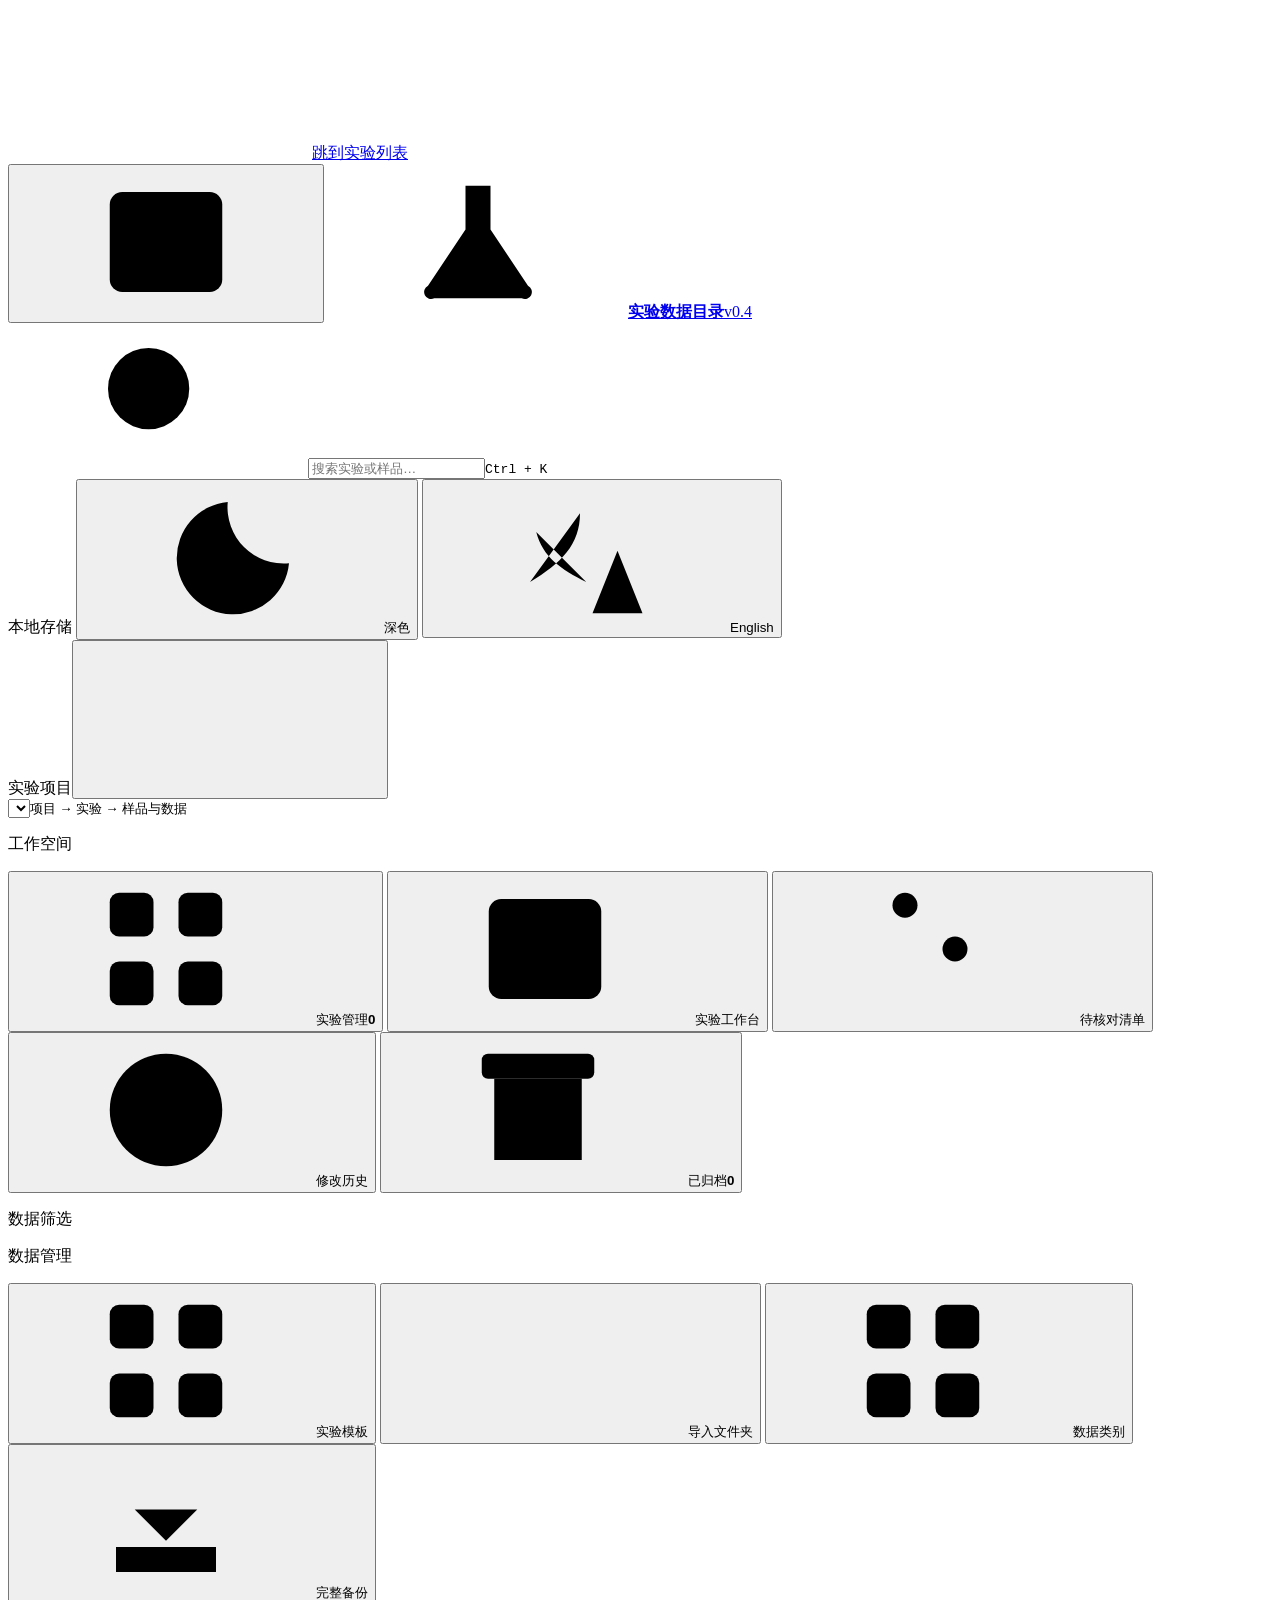
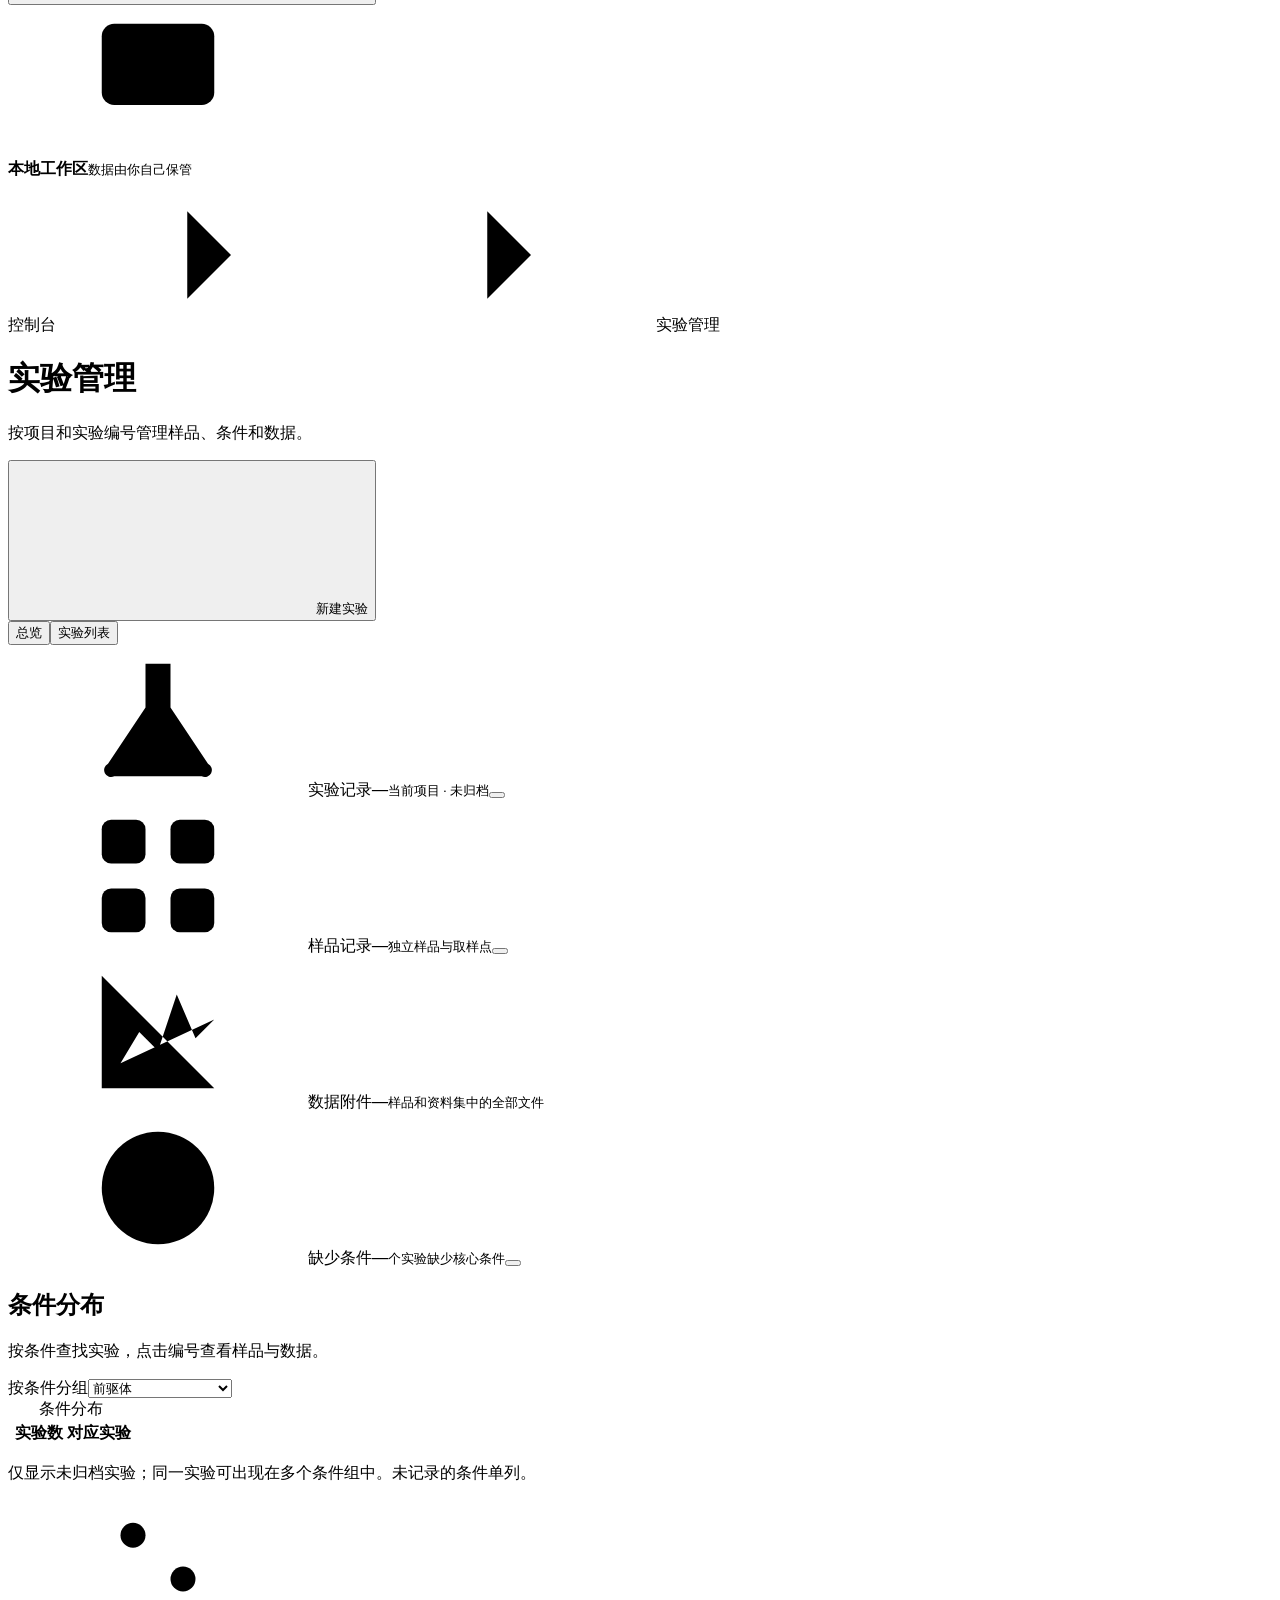
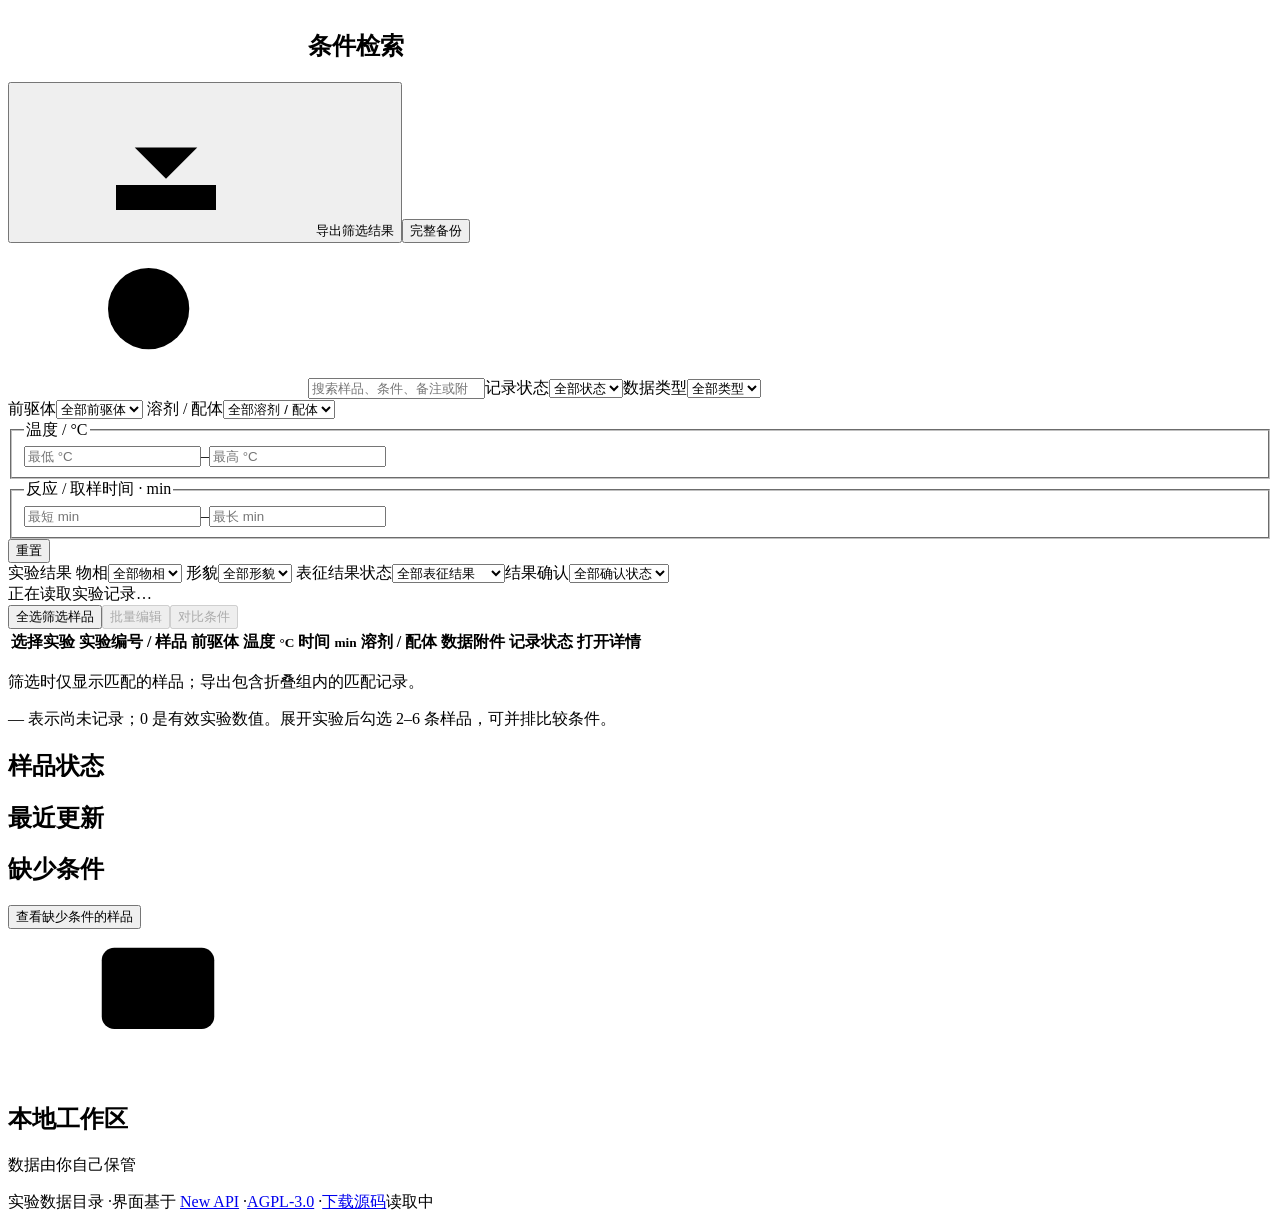
==== web/index.html @ ef313681 "Experiment Data Catalog: generic local lab data catalog Local, single-user catalog for experiment co" ====
<!doctype html>
<html lang="zh-CN">
<head>
  <meta charset="utf-8">
  <meta name="viewport" content="width=device-width, initial-scale=1">
  <meta name="theme-color" content="#ffffff">
  <title>实验数据目录 · 实验管理</title>
  <link rel="icon" href="data:image/svg+xml,%3Csvg xmlns='http://www.w3.org/2000/svg' viewBox='0 0 48 48'%3E%3Crect width='48' height='48' rx='12' fill='%232f8ee5'/%3E%3Cpath d='M10 15h11l4 4h13v18H10z' fill='none' stroke='white' stroke-width='3'/%3E%3C/svg%3E">
  <link rel="stylesheet" href="/newapi-theme.css">
  <link rel="stylesheet" href="/style.css">
  <script src="/i18n.js" defer></script>
  <script src="/app.js" defer></script>
</head>
<body>
  <svg class="svg-defs" xmlns="http://www.w3.org/2000/svg" aria-hidden="true">
    <symbol id="i-panel" viewBox="0 0 24 24"><rect x="3" y="4" width="18" height="16" rx="2"/><path d="M9 4v16"/></symbol>
    <symbol id="i-flask" viewBox="0 0 24 24"><path d="M9 3h6M10 3v7l-6 9a1 1 0 0 0 1 2h14a1 1 0 0 0 1-2l-6-9V3M8 15h8"/></symbol>
    <symbol id="i-grid" viewBox="0 0 24 24"><rect x="3" y="3" width="7" height="7" rx="1.5"/><rect x="14" y="3" width="7" height="7" rx="1.5"/><rect x="3" y="14" width="7" height="7" rx="1.5"/><rect x="14" y="14" width="7" height="7" rx="1.5"/></symbol>
    <symbol id="i-archive" viewBox="0 0 24 24"><rect x="3" y="3" width="18" height="4" rx="1"/><path d="M5 7v13h14V7M10 11h4"/></symbol>
    <symbol id="i-chart" viewBox="0 0 24 24"><path d="M3 3v18h18M6 17l3-5 3 3 3-9 3 7 3-3"/></symbol>
    <symbol id="i-wave" viewBox="0 0 24 24"><path d="M2 12h4l2-7 3 14 3-16 3 13 2-4h3"/></symbol>
    <symbol id="i-clock" viewBox="0 0 24 24"><circle cx="12" cy="12" r="9"/><path d="M12 7v5l3 2"/></symbol>
    <symbol id="i-download" viewBox="0 0 24 24"><path d="M12 3v12m-5-5 5 5 5-5M4 16v4h16v-4"/></symbol>
    <symbol id="i-search" viewBox="0 0 24 24"><circle cx="10.5" cy="10.5" r="6.5"/><path d="m16 16 5 5"/></symbol>
    <symbol id="i-language" viewBox="0 0 24 24"><path d="M3 5h12M9 3v2M5 8c1 4 4 6 8 8M12 5c0 5-3 8-8 11M14 21l4-10 4 10M16 17h4"/></symbol>
    <symbol id="i-moon" viewBox="0 0 24 24"><path d="M20.8 13a9 9 0 0 1-9.8-9.8A9 9 0 1 0 20.8 13Z"/></symbol>
    <symbol id="i-sun" viewBox="0 0 24 24"><circle cx="12" cy="12" r="4"/><path d="M12 2v2m0 16v2M2 12h2m16 0h2M5 5l1.5 1.5m11 11L19 19M5 19l1.5-1.5m11-11L19 5"/></symbol>
    <symbol id="i-plus" viewBox="0 0 24 24"><path d="M12 5v14M5 12h14"/></symbol>
    <symbol id="i-monitor" viewBox="0 0 24 24"><rect x="3" y="3" width="18" height="13" rx="2"/><path d="M8 21h8m-4-5v5"/></symbol>
    <symbol id="i-filter" viewBox="0 0 24 24"><path d="M3 5h18M6 12h12M9 19h6"/><circle cx="8" cy="5" r="2"/><circle cx="16" cy="12" r="2"/></symbol>
    <symbol id="i-peaks" viewBox="0 0 24 24"><path d="M3 20h18M4 19c3 0 3-4 4-4s1 4 2 4 1-14 2-14 1 14 2 14 1-7 2-7 1 7 4 7"/></symbol>
    <symbol id="i-scope" viewBox="0 0 24 24"><circle cx="12" cy="12" r="8"/><circle cx="12" cy="12" r="3"/><path d="M12 2v3m0 14v3M2 12h3m14 0h3"/></symbol>
    <symbol id="i-cube" viewBox="0 0 24 24"><path d="m12 3 8 4.5v9L12 21l-8-4.5v-9z"/><path d="m4 7.5 8 4.5 8-4.5M12 12v9"/></symbol>
    <symbol id="i-folder" viewBox="0 0 24 24"><path d="M3 6a1 1 0 0 1 1-1h5l2 2h9a1 1 0 0 1 1 1v10a1 1 0 0 1-1 1H4a1 1 0 0 1-1-1z"/></symbol>
    <symbol id="i-chevron" viewBox="0 0 24 24"><path d="m9 5 7 7-7 7"/></symbol>
  </svg>
  <a class="skip-link" href="#main-content" data-i18n="跳到实验列表">跳到实验列表</a>
  <header class="app-header">
    <button id="toggle-sidebar" class="icon-button" aria-controls="sidebar" aria-expanded="true" data-i18n-aria-label="折叠或展开侧栏" title="折叠或展开侧栏" data-i18n-title="折叠或展开侧栏"><svg class="icon"><use href="#i-panel"/></svg></button>
    <a class="brand" href="/" data-i18n-aria-label="实验数据目录" data-i18n-title="实验数据目录"><svg class="brand-icon"><use href="#i-flask"/></svg><strong data-i18n="实验数据目录">实验数据目录</strong><span class="version">v0.4</span></a>
    <div class="global-search" role="search"><svg class="icon" aria-hidden="true"><use href="#i-search"/></svg><input id="global-search" type="search" autocomplete="off" role="combobox" aria-autocomplete="list" aria-expanded="false" aria-controls="global-results" aria-keyshortcuts="Control+k Meta+k" placeholder="搜索实验或样品…" data-i18n-placeholder="搜索实验或样品…" aria-label="跳转到实验" data-i18n-aria-label="跳转到实验"><kbd aria-hidden="true">Ctrl + K</kbd><div id="global-results" class="global-results" role="listbox" hidden></div></div>
    <div class="header-tools">
      <span class="local-chip"><span class="local-dot"></span><span data-i18n="本地存储">本地存储</span></span>
      <button class="theme-switch" id="theme-switch"><svg class="icon" aria-hidden="true"><use id="theme-icon" href="#i-moon"/></svg><span id="theme-label">深色</span></button>
      <button class="language-switch" id="language-switch"><svg class="icon" aria-hidden="true"><use href="#i-language"/></svg><span id="language-label">English</span></button>
    </div>
  </header>
  <aside id="sidebar" class="sidebar">
    <div class="workspace"><div class="workspace-heading"><label for="project-select" data-i18n="实验项目">实验项目</label><button id="add-project" class="icon-button" data-i18n-aria-label="新建项目" data-i18n-title="新建项目"><svg class="icon" aria-hidden="true"><use href="#i-plus"/></svg></button></div><select id="project-select" aria-describedby="project-help"></select><small id="project-help" data-i18n="项目 → 实验 → 样品与数据">项目 → 实验 → 样品与数据</small></div>
    <nav data-i18n-aria-label="工作区导航" aria-label="工作区导航">
      <p class="nav-label" data-i18n="工作空间">工作空间</p>
      <button class="nav-item active" id="active-view" aria-pressed="true"><svg class="icon" aria-hidden="true"><use href="#i-grid"/></svg><span data-i18n="实验管理">实验管理</span><b id="nav-count">0</b></button>
      <button class="nav-item" id="experiment-view" aria-pressed="false"><svg class="icon" aria-hidden="true"><use href="#i-panel"/></svg><span data-i18n="实验工作台">实验工作台</span></button>
      <button class="nav-item" id="review-view"><svg class="icon" aria-hidden="true"><use href="#i-filter"/></svg><span data-i18n="待核对清单">待核对清单</span></button>
      <button class="nav-item" id="history-view"><svg class="icon" aria-hidden="true"><use href="#i-clock"/></svg><span data-i18n="修改历史">修改历史</span></button>
      <button class="nav-item" id="archived-view" aria-pressed="false"><svg class="icon" aria-hidden="true"><use href="#i-archive"/></svg><span data-i18n="已归档">已归档</span><b id="archive-count">0</b></button>
      <p class="nav-label" data-i18n="数据筛选">数据筛选</p>
      <div id="category-nav"></div>
      <p class="nav-label" data-i18n="数据管理">数据管理</p>
      <button class="nav-item" id="manage-template"><svg class="icon" aria-hidden="true"><use href="#i-grid"/></svg><span data-i18n="实验模板">实验模板</span></button>
      <button class="nav-item" id="folder-import"><svg class="icon" aria-hidden="true"><use href="#i-plus"/></svg><span data-i18n="导入文件夹">导入文件夹</span></button>
      <button class="nav-item" id="manage-categories"><svg class="icon" aria-hidden="true"><use href="#i-grid"/></svg><span data-i18n="数据类别">数据类别</span></button>
      <button class="nav-item" id="backup-view"><svg class="icon" aria-hidden="true"><use href="#i-download"/></svg><span data-i18n="完整备份">完整备份</span><b id="backup-badge" class="backup-badge" hidden>!</b></button>
    </nav>
    <div class="sidebar-bottom"><svg class="icon" aria-hidden="true"><use href="#i-monitor"/></svg><div><strong data-i18n="本地工作区">本地工作区</strong><small data-i18n="数据由你自己保管">数据由你自己保管</small></div></div>
  </aside>
  <main id="main-content" tabindex="-1">
    <div class="page">
      <div class="breadcrumb"><span data-i18n="控制台">控制台</span><svg class="icon" aria-hidden="true"><use href="#i-chevron"/></svg><span id="breadcrumb-project"></span><svg class="icon" aria-hidden="true"><use href="#i-chevron"/></svg><span id="breadcrumb-current" data-i18n="实验管理">实验管理</span></div>
      <div class="page-heading"><div><h1 id="page-title" data-i18n="实验管理">实验管理</h1><p class="subtitle" data-i18n="按项目和实验编号管理样品、条件和数据。">按项目和实验编号管理样品、条件和数据。</p></div><button class="primary" id="new-record"><svg class="icon" aria-hidden="true"><use href="#i-plus"/></svg><span data-i18n="新建实验">新建实验</span></button></div>
      <div id="overview-view">
      <div class="dashboard-view-tabs" role="group" data-i18n-aria-label="实验管理视图"><button id="dashboard-overview-tab" aria-pressed="true" data-i18n="总览">总览</button><button id="dashboard-records-tab" aria-pressed="false" data-i18n="实验列表">实验列表</button></div>
      <div id="dashboard-layout" class="dashboard-layout"><div class="dashboard-main">
      <section class="stats" data-i18n-aria-label="实验概览" aria-label="实验概览">
        <div><span class="stat-icon blue"><svg class="icon"><use href="#i-flask"/></svg></span><span data-i18n="实验记录">实验记录</span><strong id="stat-total">—</strong><small data-i18n="当前项目 · 未归档">当前项目 · 未归档</small><button class="stat-link" data-stat-action="workspace" data-i18n-aria-label="打开实验工作台" aria-label="打开实验工作台"></button></div>
        <div><span class="stat-icon indigo"><svg class="icon"><use href="#i-grid"/></svg></span><span data-i18n="样品记录">样品记录</span><strong id="stat-samples">—</strong><small data-i18n="独立样品与取样点">独立样品与取样点</small><button class="stat-link" data-stat-action="records" data-i18n-aria-label="查看实验列表" aria-label="查看实验列表"></button></div>
        <div><span class="stat-icon teal"><svg class="icon"><use href="#i-chart"/></svg></span><span data-i18n="数据附件">数据附件</span><strong id="stat-files">—</strong><small data-i18n="样品和资料集中的全部文件">样品和资料集中的全部文件</small></div>
        <div><span class="stat-icon amber"><svg class="icon"><use href="#i-clock"/></svg></span><span data-i18n="缺少条件">缺少条件</span><strong id="stat-pending">—</strong><small data-i18n="个实验缺少核心条件">个实验缺少核心条件</small><button class="stat-link" data-stat-action="missing" data-i18n-aria-label="查看缺少条件的样品" aria-label="查看缺少条件的样品"></button></div>
      </section>
      <div id="dashboard-panels" class="dashboard-panels">
        <section class="dashboard-card dashboard-distribution" aria-labelledby="condition-distribution-title">
          <div class="dashboard-card-heading"><div><h2 id="condition-distribution-title" data-i18n="条件分布">条件分布</h2><p class="field-help" data-i18n="按条件查找实验，点击编号查看样品与数据。">按条件查找实验，点击编号查看样品与数据。</p></div><label class="condition-grouping"><span data-i18n="按条件分组">按条件分组</span><select id="dashboard-condition-field"><option value="precursor" data-i18n="前驱体">前驱体</option><option value="temperature" data-i18n="温度 / °C">温度 / °C</option><option value="duration" data-i18n="反应 / 取样时间 · min">反应 / 取样时间 · min</option><option value="solvent" data-i18n="溶剂 / 配体">溶剂 / 配体</option></select></label></div>
          <div class="condition-table-wrap">
            <table id="dashboard-condition-table" class="condition-table"><caption class="sr-only" data-i18n="条件分布">条件分布</caption><thead><tr><th id="dashboard-condition-column" scope="col"></th><th scope="col" class="condition-count" data-i18n="实验数">实验数</th><th scope="col" data-i18n="对应实验">对应实验</th></tr></thead><tbody id="dashboard-condition-rows"></tbody></table>
          </div>
          <p class="condition-table-note" data-i18n="仅显示未归档实验；同一实验可出现在多个条件组中。未记录的条件单列。">仅显示未归档实验；同一实验可出现在多个条件组中。未记录的条件单列。</p>
        </section>
      </div>
      <section id="records-panel" class="records-panel" data-i18n-aria-label="实验列表" aria-label="实验列表">
        <div class="panel-heading"><h2><svg class="icon" aria-hidden="true"><use href="#i-filter"/></svg><span data-i18n="条件检索">条件检索</span></h2><div class="panel-actions"><button id="export-csv"><svg class="icon" aria-hidden="true"><use href="#i-download"/></svg><span data-i18n="导出筛选结果">导出筛选结果</span></button><button id="open-backup"><span data-i18n="完整备份">完整备份</span></button></div></div>
        <div class="search-row"><label class="search-box"><svg class="icon" aria-hidden="true"><use href="#i-search"/></svg><input id="search" type="search" placeholder="搜索样品、条件、备注或附件…" data-i18n-placeholder="搜索样品、条件、备注或附件…" aria-label="搜索实验" data-i18n-aria-label="搜索实验"></label><label class="compact"><span data-i18n="记录状态">记录状态</span><select id="filter-status"><option value="" data-i18n="全部状态">全部状态</option><option value="待补全" data-i18n="待补全">待补全</option><option value="已记录" data-i18n="已记录">已记录</option><option value="待表征" data-i18n="待表征">待表征</option><option value="已完成" data-i18n="已完成">已完成</option></select></label><label class="compact"><span data-i18n="数据类型">数据类型</span><select id="filter-kind"><option value="" data-i18n="全部类型">全部类型</option></select></label></div>
        <div class="filters">
          <label><span data-i18n="前驱体">前驱体</span><select id="filter-precursor"><option value="" data-i18n="全部前驱体">全部前驱体</option></select></label>
          <label><span data-i18n="溶剂 / 配体">溶剂 / 配体</span><select id="filter-solvent"><option value="" data-i18n="全部溶剂 / 配体">全部溶剂 / 配体</option></select></label>
          <fieldset><legend data-i18n="温度 / °C">温度 / °C</legend><div class="range"><input id="temp-min" type="number" step="any" placeholder="最低 °C" data-i18n-placeholder="最低 °C" aria-label="最低温度" data-i18n-aria-label="最低温度"><span>–</span><input id="temp-max" type="number" step="any" placeholder="最高 °C" data-i18n-placeholder="最高 °C" aria-label="最高温度" data-i18n-aria-label="最高温度"></div></fieldset>
          <fieldset><legend data-i18n="反应 / 取样时间 · min">反应 / 取样时间 · min</legend><div class="range"><input id="time-min" type="number" min="0" step="any" placeholder="最短 min" data-i18n-placeholder="最短 min" aria-label="最短时间" data-i18n-aria-label="最短时间"><span>–</span><input id="time-max" type="number" min="0" step="any" placeholder="最长 min" data-i18n-placeholder="最长 min" aria-label="最长时间" data-i18n-aria-label="最长时间"></div></fieldset>
          <button id="clear-filters" class="quiet reset" data-i18n="重置">重置</button>
        </div>
        <p id="filter-error" class="inline-error" role="alert" hidden></p>
        <div class="result-filters" role="group" aria-label="结果筛选" data-i18n-aria-label="结果筛选">
          <span class="result-filter-label" data-i18n="实验结果">实验结果</span>
          <label><span class="sr-only" data-i18n="物相">物相</span><select id="filter-phase"><option value="" data-i18n="全部物相">全部物相</option></select></label>
          <label><span class="sr-only" data-i18n="形貌">形貌</span><select id="filter-morphology"><option value="" data-i18n="全部形貌">全部形貌</option></select></label>
          <label><span class="sr-only" data-i18n="表征结果状态">表征结果状态</span><select id="filter-outcome"><option value="" data-i18n="全部表征结果">全部表征结果</option><option value="not_measured" data-i18n="未测量">未测量</option><option value="measurement_failed" data-i18n="测量失败">测量失败</option><option value="no_target" data-i18n="未获得目标结果">未获得目标结果</option><option value="measured" data-i18n="已测量">已测量</option></select></label><label><span class="sr-only" data-i18n="结果确认">结果确认</span><select id="filter-result-confirmation"><option value="" data-i18n="全部确认状态">全部确认状态</option><option value="unrecorded" data-i18n="尚未记录结果">尚未记录结果</option><option value="pending" data-i18n="待确认">待确认</option><option value="confirmed" data-i18n="已确认">已确认</option></select></label>
        </div>
        <div id="chart-filter" class="chart-filter" hidden><span id="chart-filter-label"></span><button id="clear-chart-filter" class="quiet" data-i18n="清除此条件">清除此条件</button></div>
        <div class="list-bar"><span id="result-count" aria-live="polite" data-i18n="正在读取实验记录…">正在读取实验记录…</span><div><span id="selection-count"></span><button id="select-visible" class="quiet" data-i18n="全选筛选样品">全选筛选样品</button><button id="clear-selection" class="quiet" hidden data-i18n="清空选择">清空选择</button><button id="bulk-edit" disabled data-i18n="批量编辑">批量编辑</button><a id="share-selected" class="button" hidden target="_blank" rel="noopener" data-i18n="导出所选实验包">导出所选实验包</a><button id="compare" disabled data-i18n="对比条件">对比条件</button></div></div>
        <div class="table-scroll catalog-table-scroll"><table class="records-table"><thead><tr><th class="check-cell"><span class="sr-only" data-i18n="选择实验">选择实验</span></th><th data-i18n="实验编号 / 样品">实验编号 / 样品</th><th data-i18n="前驱体">前驱体</th><th><span data-i18n="温度">温度</span> <small>°C</small></th><th><span data-i18n="时间">时间</span> <small>min</small></th><th data-i18n="溶剂 / 配体">溶剂 / 配体</th><th data-i18n="数据附件">数据附件</th><th data-i18n="记录状态">记录状态</th><th><span class="sr-only" data-i18n="打开详情">打开详情</span></th></tr></thead><tbody id="records"></tbody></table></div>
        <div id="empty-state" class="empty" hidden><svg class="empty-icon"><use href="#i-flask"/></svg><h3 id="empty-title"></h3><p id="empty-message"></p><button id="empty-new" class="primary" data-i18n="新建第一条实验">新建第一条实验</button></div>
        <p class="filter-note" data-i18n="筛选时仅显示匹配的样品；导出包含折叠组内的匹配记录。">筛选时仅显示匹配的样品；导出包含折叠组内的匹配记录。</p><div class="table-footer"><span data-i18n="— 表示尚未记录；0 是有效实验数值。">— 表示尚未记录；0 是有效实验数值。</span><span data-i18n="展开实验后勾选 2–6 条样品，可并排比较条件。">展开实验后勾选 2–6 条样品，可并排比较条件。</span></div>
      </section>
      </div><aside id="dashboard-aside" class="dashboard-aside"><section class="dashboard-status-card"><h2 data-i18n="样品状态">样品状态</h2><div id="dashboard-status" class="status-overview"></div></section><section><h2 data-i18n="最近更新">最近更新</h2><div id="dashboard-recent"></div></section><section><h2 data-i18n="缺少条件">缺少条件</h2><p id="dashboard-pending" class="field-help"></p><div id="dashboard-missing" class="missing-fields"></div><button id="dashboard-show-pending" class="quiet" data-i18n="查看缺少条件的样品">查看缺少条件的样品</button></section><section class="dashboard-local"><svg class="icon" aria-hidden="true"><use href="#i-monitor"/></svg><h2 data-i18n="本地工作区">本地工作区</h2><p class="field-help" data-i18n="数据由你自己保管">数据由你自己保管</p></section></aside></div>
      </div>
      <section id="experiment-workspace" class="experiment-workspace" data-i18n-aria-label="实验工作台" hidden>
        <div class="workspace-toolbar"><button id="toggle-experiment-list" aria-expanded="true" aria-controls="experiment-index"><svg class="icon" aria-hidden="true"><use href="#i-panel"/></svg><span id="experiment-list-toggle-label" data-i18n="收起编号列表">收起编号列表</span></button><span id="workspace-count" aria-live="polite"></span></div>
        <div id="workspace-layout" class="workspace-layout">
          <aside id="experiment-index" class="experiment-index">
            <div class="index-heading"><h2><span data-i18n="实验编号">实验编号</span><span class="index-count-caption" data-i18n="样品数">样品数</span></h2><label class="search-box"><svg class="icon" aria-hidden="true"><use href="#i-search"/></svg><input id="experiment-search" type="search" data-i18n-placeholder="搜索编号或样品…" data-i18n-aria-label="搜索编号或样品"></label><div class="index-controls"><label class="index-sort"><span data-i18n="排序">排序</span><select id="experiment-order"><option value="asc" data-i18n="名称正序 A → Z">名称正序 A → Z</option><option value="desc" data-i18n="名称倒序 Z → A">名称倒序 Z → A</option></select></label><label class="index-sort"><span data-i18n="记录状态">记录状态</span><select id="workspace-status-filter"><option value="" data-i18n="全部状态">全部状态</option><option value="待补全" data-i18n="待补全">待补全</option><option value="已记录" data-i18n="已记录">已记录</option><option value="待表征" data-i18n="待表征">待表征</option><option value="已完成" data-i18n="已完成">已完成</option></select></label></div></div>
            <nav id="experiment-list" data-i18n-aria-label="实验编号列表"></nav>
          </aside>
          <div id="experiment-resizer" class="experiment-resizer" role="separator" tabindex="0" aria-orientation="vertical" aria-controls="experiment-index" aria-valuemin="190" aria-valuemax="420" aria-valuenow="250" data-i18n-aria-label="调整编号列表宽度" data-i18n-title="拖动或用左右方向键调整宽度"></div>
          <div class="experiment-content">
            <div id="workspace-empty" class="empty"><svg class="empty-icon"><use href="#i-flask"/></svg><h3 id="workspace-empty-title"></h3><p id="workspace-empty-message"></p></div>
            <div id="workspace-detail" hidden>
              <section class="workspace-conditions">
                <div class="workspace-section-heading"><div><p class="eyebrow" data-i18n="实验条件">实验条件</p><h2 id="workspace-experiment-title" tabindex="-1"></h2><p id="workspace-experiment-meta" class="field-help"></p></div><div class="lab-actions"><a id="share-workspace" class="button" target="_blank" rel="noopener" data-i18n="导出实验包">导出实验包</a><button id="workspace-add-sample" class="quiet"><svg class="icon" aria-hidden="true"><use href="#i-plus"/></svg><span data-i18n="添加样品">添加样品</span></button></div></div>
                <div class="workspace-sample-bar"><label><span data-i18n="样品 / 取样点">样品 / 取样点</span><select id="workspace-sample"></select></label><div class="workspace-sample-actions"><button id="workspace-edit-record" class="primary" aria-describedby="workspace-edit-help" data-i18n="编辑样品">编辑样品</button><button id="workspace-open-record" data-i18n="打开详情">打开详情</button></div></div>
                <p id="workspace-edit-help" class="field-help" data-i18n="请选择一个样品后编辑。" hidden>请选择一个样品后编辑。</p>
                <div class="workspace-sample-bar workspace-status-bar"><label><span data-i18n="记录状态">记录状态</span><select id="workspace-status"><option value="" data-i18n="多种状态">多种状态</option><option value="待补全" data-i18n="待补全">待补全</option><option value="已记录" data-i18n="已记录">已记录</option><option value="待表征" data-i18n="待表征">待表征</option><option value="已完成" data-i18n="已完成">已完成</option></select></label><button id="workspace-save-status"></button></div>
                <p id="workspace-status-help" class="field-help" data-i18n="选择全部样品时统一更新；选择单个样品时仅更新该样品。">选择全部样品时统一更新；选择单个样品时仅更新该样品。</p><p id="workspace-status-error" class="inline-error" role="alert" hidden></p>
                <dl id="workspace-conditions" class="detail-grid"></dl><div id="workspace-lineage"></div>
                <p class="field-help" data-i18n="不同条件会分别列出；选择单个样品可查看完整条件。">不同条件会分别列出；选择单个样品可查看完整条件。</p>
              </section>
              <section class="workspace-data">
                <div class="workspace-section-heading"><h2 data-i18n="数据与备注">数据与备注</h2><span id="workspace-file-count" class="muted"></span></div>
                <div id="workspace-kinds" class="workspace-tabs" role="group" data-i18n-aria-label="数据类型"></div>
                <div class="workspace-data-body">
                  <section class="workspace-results"><div class="workspace-section-heading"><h3 data-i18n="结果摘要">结果摘要</h3><button type="button" id="workspace-edit-results" class="quiet" data-i18n="编辑结果">编辑结果</button></div><div id="workspace-result-content"></div></section>
                  <div class="workspace-file-bar"><label><span data-i18n="数据附件">数据附件</span><select id="workspace-file"></select></label><a id="workspace-download" class="button" download><svg class="icon" aria-hidden="true"><use href="#i-download"/></svg><span data-i18n="下载">下载</span></a></div>
                  <h3 id="workspace-preview-heading" class="workspace-preview-heading" data-i18n="数据预览">数据预览</h3>
                  <div id="preview-phase-picker" hidden>
                    <div class="preview-phase-heading"><h4 id="preview-phase-label"></h4><button type="button" id="preview-edit-result" class="quiet" data-i18n="编辑结果">编辑结果</button></div>
                    <div id="preview-phases" class="result-tags" role="group" aria-labelledby="preview-phase-label" aria-describedby="preview-phase-help"></div>
                    <p id="preview-phase-help" class="field-help" data-i18n="点击物相以选择或取消，并立即保存。">点击物相以选择或取消，并立即保存。</p>
                    <p id="preview-phase-error" class="inline-error" role="alert" hidden></p>
                  </div>
                  <div id="workspace-preview" class="workspace-preview" aria-labelledby="workspace-preview-heading" aria-live="polite"></div>
                  <p id="workspace-file-meta" class="field-help"></p>
                  <section class="workspace-notes"><h3 data-i18n="实验观察与备注">实验观察与备注</h3><div id="workspace-notes"></div></section>
                </div>
              </section>
            </div>
          </div>
        </div>
      </section>
      <footer class="page-footer"><span><span data-i18n="实验数据目录">实验数据目录</span> <span class="footer-separator">·</span><span data-i18n="界面基于">界面基于</span> <a href="https://github.com/QuantumNous/new-api" target="_blank" rel="noreferrer">New API</a> <span class="footer-separator">·</span><a href="/notices.txt" target="_blank" rel="noreferrer">AGPL-3.0</a> <span class="footer-separator">·</span><a href="/api/source.zip" data-i18n="下载源码">下载源码</a></span><span id="sync-state" role="status" data-i18n="读取中">读取中</span></footer>
    </div>
  </main>
  <dialog id="editor" class="editor-dialog" aria-labelledby="editor-title">
    <form id="record-form">
      <div class="dialog-header"><div><h2 id="editor-title" data-i18n="新建实验">新建实验</h2><p class="dialog-subtitle" data-i18n="保存条件，关联实验数据。">保存条件，关联实验数据。</p></div><button type="button" class="icon-button" id="close-editor" aria-label="关闭编辑" data-i18n-aria-label="关闭编辑">×</button></div>
      <div class="dialog-body">
        <p class="form-hint" data-i18n="样品编号必填。未知条件请留空，后续可随时补全。">样品编号必填。未知条件请留空，后续可随时补全。</p>
        <section class="form-section"><h3><span class="section-number">01</span><span data-i18n="基本信息">基本信息</span></h3><div class="form-grid">
          <div class="span-two"><label for="editor-project" data-i18n="所属项目">所属项目</label><div class="select-with-action"><select id="editor-project" name="project_id" required></select><button type="button" id="editor-add-project" data-i18n="新建项目">新建项目</button></div></div>
          <label><span data-i18n="样品编号">样品编号</span> <b class="required">*</b><input name="sample_id" required maxlength="120" placeholder="例如 XY-III-363-05" data-i18n-placeholder="例如 XY-III-363-05" autocomplete="off"></label>
          <label><span data-i18n="实验编号">实验编号</span><input name="experiment_no" maxlength="120" placeholder="留空时按样品编号识别" data-i18n-placeholder="留空时按样品编号识别" aria-describedby="experiment-number-help"></label>
          <label><span data-i18n="实验系列">实验系列</span><input name="series" maxlength="120" placeholder="例如 温度系列 / 重复实验" data-i18n-placeholder="例如 温度系列 / 重复实验" list="series-options"></label>
          <label><span data-i18n="实验日期">实验日期</span><input name="experiment_date" type="text" maxlength="10" placeholder="年-月-日" data-i18n-placeholder="年-月-日" autocomplete="off"></label>
          <label><span data-i18n="记录状态">记录状态</span><select name="status"><option value="待补全" data-i18n="待补全">待补全</option><option value="已记录" data-i18n="已记录">已记录</option><option value="待表征" data-i18n="待表征">待表征</option><option value="已完成" data-i18n="已完成">已完成</option></select></label>
        </div><p id="experiment-number-help" class="field-help" data-i18n="同一实验使用相同编号，如 XY-III-352。可手动修改归属；样品编号和附件保持原样。">同一实验使用相同编号，如 XY-III-352。可手动修改归属；样品编号和附件保持原样。</p></section>
        <section class="form-section"><h3><span class="section-number">02</span><span data-i18n="实验条件">实验条件</span></h3><p id="editor-inherited-conditions" class="field-help" role="status" hidden></p><div class="form-grid">
          <fieldset class="solvent-field span-two">
            <legend data-i18n="前驱体（可多选）">前驱体（可多选）</legend>
            <input id="editor-precursor" name="precursor" type="hidden">
            <div id="editor-precursors" class="solvent-choices"></div>
            <button type="button" id="add-precursor" aria-controls="new-precursor-panel" aria-expanded="false" data-i18n="新增前驱体">新增前驱体</button>
            <div id="new-precursor-panel" class="new-solvent-panel" hidden><label for="new-precursor-name" data-i18n="前驱体名称">前驱体名称</label><div class="select-with-action"><input id="new-precursor-name" maxlength="250" autocomplete="off" placeholder="例如 金属盐" data-i18n-placeholder="例如 金属盐"><button type="button" id="save-precursor" class="primary" data-i18n="添加并选择">添加并选择</button><button type="button" id="cancel-precursor" class="quiet" data-i18n="取消">取消</button></div></div>
            <p id="precursor-error" class="inline-error" role="alert" hidden></p>
          </fieldset>
          <div><label for="editor-temperature" data-i18n="温度 / °C">温度 / °C</label><div class="numeric-condition"><input id="editor-temperature" name="temperature" type="number" min="-273.15" max="2500" step="any" placeholder="尚未记录" data-i18n-placeholder="尚未记录"><select id="temperature-presets" data-i18n-aria-label="选择常用温度"></select><button type="button" id="save-temperature-option" data-i18n-aria-label="添加当前温度为常用" data-i18n-title="添加当前温度为常用"><svg class="icon" aria-hidden="true"><use href="#i-plus"/></svg></button><button type="button" id="delete-temperature-option" class="remove-preset" data-i18n-aria-label="删除所选常用温度" data-i18n-title="删除所选常用温度" disabled>×</button></div><p id="temperature-error" class="inline-error" role="alert" hidden></p></div>
          <div><label for="editor-duration" data-i18n="反应 / 取样时间 · min">反应 / 取样时间 · min</label><div class="numeric-condition"><input id="editor-duration" name="duration" type="number" min="0" max="100000" step="any" placeholder="尚未记录" data-i18n-placeholder="尚未记录"><select id="duration-presets" data-i18n-aria-label="选择常用时间"></select><button type="button" id="save-duration-option" data-i18n-aria-label="添加当前时间为常用" data-i18n-title="添加当前时间为常用"><svg class="icon" aria-hidden="true"><use href="#i-plus"/></svg></button><button type="button" id="delete-duration-option" class="remove-preset" data-i18n-aria-label="删除所选常用时间" data-i18n-title="删除所选常用时间" disabled>×</button></div><p id="duration-error" class="inline-error" role="alert" hidden></p></div>
          <fieldset class="solvent-field span-two"><legend data-i18n="溶剂 / 配体（可多选）">溶剂 / 配体（可多选）</legend><input id="editor-solvent" name="solvent" type="hidden"><div id="editor-solvents" class="solvent-choices"></div><p class="field-help" data-i18n="勾选后可填写添加量，单位为 mL、mmol 或 g。未知时留空。">勾选后可填写添加量，单位为 mL、mmol 或 g。未知时留空。</p><button type="button" id="add-solvent" aria-controls="new-solvent-panel" aria-expanded="false" data-i18n="新增溶剂 / 配体">新增溶剂 / 配体</button><div id="new-solvent-panel" class="new-solvent-panel" hidden><label for="new-solvent-name" data-i18n="溶剂 / 配体名称">溶剂 / 配体名称</label><div class="select-with-action"><input id="new-solvent-name" maxlength="250" autocomplete="off" data-i18n-placeholder="例如 ODE"><button type="button" id="save-solvent" class="primary" data-i18n="添加并选择">添加并选择</button><button type="button" id="cancel-solvent" class="quiet" data-i18n="取消">取消</button></div></div><p id="solvent-error" class="inline-error" role="alert" hidden></p></fieldset>
        </div><p class="field-help" data-i18n="常用条件保存在本机，供所有项目复用；× 仅从常用列表删除，不修改已有实验。">常用条件保存在本机，供所有项目复用；× 仅从常用列表删除，不修改已有实验。</p><p class="field-help" data-i18n="取样时间以反应开始为零点；加料时刻可另加自定义条件。">取样时间以反应开始为零点；加料时刻可另加自定义条件。</p>
          <div id="editor-shared-conditions" hidden>
            <label class="lab-check"><input id="editor-share-conditions" type="checkbox" aria-describedby="shared-conditions-help"><span data-i18n="设为本实验的共用条件">设为本实验的共用条件</span></label>
            <p id="shared-conditions-help" class="field-help" data-i18n="将当前前驱体、温度、溶剂 / 配体及添加量同步到沿用共用条件的样品，留空会清除对应共用值。取样时间按样品填写。">将当前前驱体、温度、溶剂 / 配体及添加量同步到沿用共用条件的样品，留空会清除对应共用值。取样时间按样品填写。</p>
          </div>
        </section>
        <div id="editor-use-template-row" class="form-section" hidden><label class="lab-check"><input id="editor-use-template" type="checkbox"><span data-i18n="将此样品加入当前模板">将此样品加入当前模板</span></label></div>
        <section class="form-section" id="editor-template-section" hidden><h3 data-i18n="模板条件">模板条件</h3><p id="editor-template-info" class="field-help"></p><div id="editor-template-conditions" class="form-grid lab-inputs"></div></section>
        <section class="form-section" id="editor-lineage"><h3 data-i18n="样品来源与处理">样品来源与处理</h3><div class="form-grid lab-inputs">
          <label><span data-i18n="来源样品">来源样品</span><select id="editor-parent"></select></label>
          <label><span data-i18n="处理步骤">处理步骤</span><input id="editor-treatment" maxlength="250" data-i18n-placeholder="例如 分样后退火"></label>
        </div></section>
        <section class="form-section"><div class="section-heading"><h3><span class="section-number">03</span><span data-i18n="自定义条件">自定义条件</span></h3><button type="button" class="quiet" id="add-condition"><svg class="icon" aria-hidden="true"><use href="#i-plus"/></svg><span data-i18n="添加条件">添加条件</span></button></div><div id="extra-conditions"></div><p class="field-help" data-i18n="可记录用量、摩尔比、加料顺序、气氛或升温速率。">可记录用量、摩尔比、加料顺序、气氛或升温速率。</p></section>
        <section class="form-section" id="editor-results"><h3><span class="section-number">04</span><span data-i18n="结果摘要">结果摘要</span></h3>
          <p class="field-help" data-i18n="按样品记录结果；多个物相可分别添加。结论由你确认，与实验进度分开。">按样品记录结果；多个物相可分别添加。结论由你确认，与实验进度分开。</p>
          <div class="form-grid">
            <div><label for="result-phase-input" data-i18n="物相（可多选）">物相（可多选）</label><div id="result-phases" class="result-tags" role="group" data-i18n-aria-label="快捷选择物相"></div><div class="select-with-action"><input id="result-phase-input" maxlength="80" list="result-phase-options" autocomplete="off" placeholder="例如 立方相" data-i18n-placeholder="例如 立方相"><button type="button" data-add-result="phases" data-i18n="添加">添加</button></div><datalist id="result-phase-options"></datalist></div>
            <div><label for="result-morphology-input" data-i18n="形貌（可多选）">形貌（可多选）</label><div id="result-morphologies" class="result-tags" role="group" data-i18n-aria-label="已选形貌"></div><div class="select-with-action"><input id="result-morphology-input" maxlength="80" list="result-morphology-options" autocomplete="off" placeholder="例如 nanoparticles" data-i18n-placeholder="例如 nanoparticles"><button type="button" data-add-result="morphologies" data-i18n="添加">添加</button></div><datalist id="result-morphology-options"></datalist></div>
            <label><span data-i18n="结果确认">结果确认</span><select id="result-confirmation"><option value="" data-i18n="尚未记录结果">尚未记录结果</option><option value="pending" data-i18n="待确认">待确认</option><option value="confirmed" data-i18n="已确认">已确认</option></select></label>
            <label class="span-two"><span data-i18n="结果结论">结果结论</span><textarea id="result-conclusion" rows="2" maxlength="2000" placeholder="简要记录结果、混相或未形成颗粒的情况…" data-i18n-placeholder="简要记录结果、混相或未形成颗粒的情况…"></textarea></label>
          </div>
          <div class="form-grid lab-inputs"><label><span data-i18n="表征结果状态">表征结果状态</span><select id="editor-outcome"><option value="" data-i18n="尚未记录">尚未记录</option><option value="not_measured" data-i18n="未测量">未测量</option><option value="measurement_failed" data-i18n="测量失败">测量失败</option><option value="no_target" data-i18n="未获得目标结果">未获得目标结果</option><option value="measured" data-i18n="已测量">已测量</option></select></label></div>
          <div id="editor-template-results" class="form-grid lab-inputs"></div>
          <fieldset class="result-evidence"><legend data-i18n="关联表征证据">关联表征证据</legend><div id="result-evidence-options"></div></fieldset>
          <p class="field-help" data-i18n="点击物相标签可选择或取消，也可输入自定义标签。新样品保存并上传附件后，可在这里关联证据。">点击物相标签可选择或取消，也可输入自定义标签。新样品保存并上传附件后，可在这里关联证据。</p>
          <p id="result-error" class="inline-error" role="alert" hidden></p>
        </section>
        <section class="form-section"><h3><span class="section-number">05</span><span data-i18n="实验观察与备注">实验观察与备注</span></h3><div id="editor-notes-preview" class="notes" hidden></div><p id="editor-notes-help" class="field-help" data-i18n="英文预览；展开下方原文可编辑。" hidden>英文预览；展开下方原文可编辑。</p><details id="editor-notes-original" class="notes-original" open><summary data-i18n="编辑原文" hidden>编辑原文</summary><label><span class="sr-only" data-i18n="备注">备注</span><textarea name="notes" rows="4" maxlength="20000" placeholder="记录现象、操作偏差、结果或原始记录来源…" data-i18n-placeholder="记录现象、操作偏差、结果或原始记录来源…"></textarea></label></details></section>
        <p class="form-hint" data-i18n="保存后，在实验详情中添加 XRD、NMR 或其他数据文件。">保存后，在实验详情中添加 XRD、NMR 或其他数据文件。</p>
        <p id="form-error" class="inline-error" role="alert" hidden></p>
      </div>
      <div class="dialog-footer"><button type="button" id="cancel-editor" data-i18n="取消">取消</button><button type="submit" class="primary" id="save-record" data-i18n="保存实验">保存实验</button></div>
    </form>
  </dialog>
  <dialog id="detail" class="detail-dialog" aria-labelledby="detail-title"><div class="dialog-header"><div><h2 id="detail-title"></h2><p class="dialog-subtitle" data-i18n="实验详情">实验详情</p></div><button class="icon-button" id="close-detail" aria-label="关闭详情" data-i18n-aria-label="关闭详情">×</button></div><div class="dialog-body" id="detail-content"></div><div class="dialog-footer detail-actions"><button id="archive-record" class="quiet" data-i18n="归档记录">归档记录</button><div><button id="record-history" data-i18n="修改历史">修改历史</button><button id="record-review" data-i18n="标记待核对">标记待核对</button><button id="duplicate-record" data-i18n="复制条件新建">复制条件新建</button><button id="edit-record" class="primary" data-i18n="编辑记录">编辑记录</button></div></div></dialog>
  <dialog id="comparison" class="compare-dialog" aria-labelledby="comparison-title"><div class="dialog-header"><div><h2 id="comparison-title" data-i18n="实验条件对比">实验条件对比</h2><p class="dialog-subtitle" data-i18n="并排查看，快速找到条件差异。">并排查看，快速找到条件差异。</p></div><button class="icon-button" id="close-comparison" aria-label="关闭对比" data-i18n-aria-label="关闭对比">×</button></div><div class="dialog-body"><p class="form-hint" data-i18n="有差异的条件以浅蓝色标出。空白表示未知，不代表相同。">有差异的条件以浅蓝色标出。空白表示未知，不代表相同。</p><div class="table-scroll"><table class="comparison-table" id="comparison-table"></table></div>
    <section id="numeric-comparison" class="lab-compare" hidden><h3 data-i18n="条件与数值结果">条件与数值结果</h3>
      <div class="workflow-filters"><label><span data-i18n="横轴条件">横轴条件</span><select id="comparison-x"></select></label><label><span data-i18n="纵轴结果">纵轴结果</span><select id="comparison-y"></select></label></div>
      <div id="comparison-scatter"></div></section>
    <section id="xrd-comparison" class="lab-compare" hidden><h3 data-i18n="跨样品 XRD 叠图">跨样品 XRD 叠图</h3>
      <div id="comparison-xrd-files" class="form-grid lab-inputs"></div>
      <div class="lab-actions"><label class="lab-check"><input type="checkbox" id="comparison-xrd-normalize"><span data-i18n="归一化">归一化</span></label><button id="draw-comparison-xrd" data-i18n="绘制叠图">绘制叠图</button></div>
      <p class="field-help" data-i18n="XRD CSV 第一列为角度 2θ (°)，第二列为强度。">XRD CSV 第一列为角度 2θ (°)，第二列为强度。</p>
      <div id="comparison-xrd-plot" role="status"></div></section>
    </div></dialog>
  <dialog id="catalog-dialog" class="catalog-dialog" aria-labelledby="catalog-title">
    <form id="catalog-form">
      <div class="dialog-header"><div><h2 id="catalog-title"></h2><p id="catalog-help" class="dialog-subtitle"></p></div><button type="button" id="close-catalog" class="icon-button" data-i18n-aria-label="关闭">×</button></div>
      <div class="dialog-body"><p class="catalog-label" data-i18n="已添加">已添加</p><div id="catalog-items" class="catalog-items"></div>
        <section id="category-delete-panel" class="category-delete-panel" hidden><h3 id="category-delete-title"></h3><p id="category-delete-help" class="field-help"></p><label id="category-replacement-label"><span data-i18n="附件移至">附件移至</span><select id="category-replacement"></select></label><div class="category-delete-actions"><button type="button" id="cancel-delete-category" data-i18n="取消">取消</button><button type="button" id="confirm-delete-category" class="danger" data-i18n="确认删除类别">确认删除类别</button></div></section>
        <label><span id="catalog-name-label"></span><input id="catalog-name" name="name" required maxlength="80" autocomplete="off"></label><p id="catalog-error" class="inline-error" role="alert" hidden></p></div>
      <div class="dialog-footer"><button type="button" id="cancel-catalog" data-i18n="取消">取消</button><button type="submit" id="save-catalog" class="primary" data-i18n="添加并选择">添加并选择</button></div>
    </form>
  </dialog>
  <dialog id="bulk-editor" class="bulk-dialog" aria-labelledby="bulk-title">
    <form id="bulk-form">
      <div class="dialog-header"><div><h2 id="bulk-title" data-i18n="批量编辑样品">批量编辑样品</h2><p id="bulk-subtitle" class="dialog-subtitle"></p></div><button type="button" id="close-bulk" class="icon-button" data-i18n-aria-label="关闭">×</button></div>
      <div class="dialog-body">
        <div id="bulk-edit-step"><p class="form-hint" data-i18n="默认不修改任何字段。选择操作后填写新值，预览并确认后统一保存。">默认不修改任何字段。选择操作后填写新值，预览并确认后统一保存。</p><div id="bulk-fields"></div><p class="field-help" data-i18n="未选择的字段、备注和证据保持原样。替换材料会移除被取消材料的添加量，预览中会显示。">未选择的字段、备注和证据保持原样。替换材料会移除被取消材料的添加量，预览中会显示。</p></div>
        <div id="bulk-review-step" hidden><p id="bulk-review-summary" role="status"></p><p class="field-help" data-i18n="逐条核对后再确认；任一样品有版本冲突，整批都不修改。">逐条核对后再确认；任一样品有版本冲突，整批都不修改。</p><div id="bulk-review"></div></div>
        <p id="bulk-error" class="inline-error" role="alert" hidden></p>
      </div>
      <div class="dialog-footer"><button type="button" id="cancel-bulk" data-i18n="取消">取消</button><button type="button" id="back-bulk" hidden data-i18n="返回修改">返回修改</button><button type="submit" id="preview-bulk" class="primary" data-i18n="预览变更">预览变更</button><button type="button" id="confirm-bulk" class="primary" hidden data-i18n="确认批量保存">确认批量保存</button></div>
    </form>
  </dialog>
  <div id="toast" class="toast" role="status" hidden></div>
  <dialog id="history-dialog" class="workflow-dialog" aria-labelledby="history-title">
    <div class="dialog-header"><div><h2 id="history-title" data-i18n="修改历史">修改历史</h2><p id="history-subtitle" class="dialog-subtitle"></p></div><button id="close-history" class="icon-button" data-i18n-aria-label="关闭">×</button></div>
    <div class="dialog-body"><p id="history-error" class="inline-error" role="alert" hidden></p><div id="history-content"></div></div>
    <div class="dialog-footer workflow-actions"><button id="history-back" data-i18n="返回历史">返回历史</button><button id="history-more" hidden data-i18n="加载更早记录">加载更早记录</button><label id="undo-scope-label" hidden><span data-i18n="撤销范围">撤销范围</span><select id="undo-scope"><option value="record" data-i18n="当前样品">当前样品</option><option value="batch" data-i18n="整次操作">整次操作</option></select></label><button id="preview-undo" class="primary" hidden data-i18n="预览撤销">预览撤销</button><button id="confirm-undo" class="primary" hidden data-i18n="确认撤销">确认撤销</button></div>
  </dialog>
  <dialog id="review-dialog" class="workflow-dialog" aria-labelledby="review-title">
    <div class="dialog-header"><div><h2 id="review-title" data-i18n="待核对清单">待核对清单</h2><p id="review-subtitle" class="dialog-subtitle"></p></div><button id="close-review" class="icon-button" data-i18n-aria-label="关闭">×</button></div>
    <div class="dialog-body"><div id="review-filters" class="workflow-filters"><label><span data-i18n="核对类型">核对类型</span><select id="review-kind"><option value="" data-i18n="全部类型">全部类型</option><option value="conflict" data-i18n="来源冲突">来源冲突</option><option value="missing_conditions" data-i18n="缺少实验条件">缺少实验条件</option><option value="missing_data" data-i18n="数据附件待补充">数据附件待补充</option><option value="manual" data-i18n="人工标记">人工标记</option><option value="folder_import" data-i18n="文件导入待核对">文件导入待核对</option></select></label><label><span data-i18n="处理状态">处理状态</span><select id="review-status"><option value="pending" data-i18n="待处理">待处理</option><option value="resolved" data-i18n="已处理">已处理</option><option value="dismissed" data-i18n="暂不采用">暂不采用</option></select></label><label class="workflow-search"><span data-i18n="搜索">搜索</span><input id="review-search" type="search" data-i18n-placeholder="搜索编号或核对内容"></label></div><p id="review-error" class="inline-error" role="alert" hidden></p><div id="review-content"></div>
      <form id="review-add-form" hidden><label><span data-i18n="核对内容">核对内容</span><input id="review-add-title" required maxlength="250"></label><label><span data-i18n="字段">字段</span><select id="review-add-field"><option value="" data-i18n="其他条件或数据">其他条件或数据</option><option value="temperature" data-i18n="温度 / °C">温度 / °C</option><option value="duration" data-i18n="反应 / 取样时间 · min">反应 / 取样时间 · min</option><option value="precursor" data-i18n="前驱体">前驱体</option><option value="solvents" data-i18n="溶剂 / 配体">溶剂 / 配体</option></select></label><label><span data-i18n="来源说明">来源说明</span><textarea id="review-add-note" rows="3" maxlength="2000"></textarea></label><button id="review-add-save" type="submit" class="primary" data-i18n="添加待核对项">添加待核对项</button></form>
      <div id="review-decision" hidden>
        <label><span data-i18n="处理状态">处理状态</span><select id="review-outcome"><option value="resolved" data-i18n="已处理">已处理</option><option value="dismissed" data-i18n="暂不采用">暂不采用</option><option value="pending" data-i18n="重新打开">重新打开</option></select></label>
        <label class="review-apply-label"><input type="checkbox" id="review-apply"><span data-i18n="将确认值回填到样品">将确认值回填到样品</span></label>
        <label id="review-value-label"><span id="review-value-title">确认值</span><textarea id="review-value" rows="2" maxlength="5100"></textarea></label>
        <label><span id="review-note-label">处理说明（可选）</span><textarea id="review-note" rows="3" maxlength="2000"></textarea></label>
        <div id="review-change-preview" hidden></div>
      </div>
    </div>
    <div class="dialog-footer workflow-actions"><button id="review-back" data-i18n="返回清单">返回清单</button><button id="review-edit-record" hidden data-i18n="编辑样品">编辑样品</button><button id="preview-review" class="primary" hidden data-i18n="预览回填">预览回填</button><button id="confirm-review" class="primary" hidden>确认已核对</button></div>
  </dialog>
  <dialog id="template-dialog" class="workflow-dialog lab-dialog" aria-labelledby="template-title">
    <form id="template-form">
      <div class="dialog-header"><div><h2 id="template-title" data-i18n="实验模板">实验模板</h2><p id="template-project" class="dialog-subtitle"></p></div><button type="button" id="close-template" class="icon-button" data-i18n-aria-label="关闭">×</button></div>
      <div class="dialog-body">
        <div class="workflow-filters"><label><span data-i18n="模板名称">模板名称</span><input id="template-name" maxlength="80" required></label></div>
        <div class="lab-actions"><button type="button" data-template-example="powder" data-i18n="粉体合成示例">粉体合成示例</button><button type="button" data-template-example="film" data-i18n="薄膜沉积示例">薄膜沉积示例</button></div>
        <p class="field-help" data-i18n="字段可用于条件或结果。标记已完成时检查必填项；已使用模板的样品保留原版本。">字段可用于条件或结果。标记已完成时检查必填项；已使用模板的样品保留原版本。</p>
        <div id="template-fields"></div>
        <button type="button" id="add-template-field" class="quiet" data-i18n="添加模板字段">添加模板字段</button>
        <p id="template-error" class="inline-error" role="alert" hidden></p>
      </div>
      <div class="dialog-footer workflow-actions"><input id="template-file" type="file" accept=".json,application/json" hidden><button type="button" id="read-template" data-i18n="导入模板文件">导入模板文件</button><button type="button" id="export-template" data-i18n="导出已保存模板">导出已保存模板</button><button type="submit" class="primary" id="save-template" data-i18n="保存模板">保存模板</button></div>
    </form>
  </dialog>
  <dialog id="import-dialog" class="workflow-dialog" aria-labelledby="import-title">
    <div class="dialog-header"><div><h2 id="import-title" data-i18n="导入文件夹">导入文件夹</h2><p id="import-project" class="dialog-subtitle"></p></div><button id="close-import" class="icon-button" data-i18n-aria-label="关闭">×</button></div>
    <div class="dialog-body">
      <div class="lab-actions"><input id="folder-files" type="file" webkitdirectory multiple hidden><input id="individual-files" type="file" multiple hidden><button id="choose-folder" data-i18n="选择文件夹">选择文件夹</button><button id="choose-import-files" data-i18n="选择单个或多个文件">选择单个或多个文件</button><span id="import-file-count" class="field-help" role="status"></span></div>
      <div id="import-options" class="form-grid lab-inputs">
        <label><span data-i18n="编号取自">编号取自</span><select id="import-rule"><option value="name" data-i18n="文件名">文件名</option><option value="directory" data-i18n="一级子文件夹">一级子文件夹</option></select></label>
        <label id="import-separator-label"><span data-i18n="文件名分隔符">文件名分隔符</span><select id="import-separator"><option value=" " data-i18n="空格">空格</option><option value="_">_</option><option value="__">__</option><option value="" data-i18n="完整文件名（去掉扩展名）">完整文件名（去掉扩展名）</option></select></label>
        <label><span data-i18n="默认数据类别">默认数据类别</span><select id="import-kind"></select></label>
        <label><span data-i18n="新样品的实验编号（可选）">新样品的实验编号（可选）</span><input id="import-experiment" maxlength="120"></label>
        <label class="lab-check"><input id="import-create" type="checkbox"><span data-i18n="允许新建未找到的样品">允许新建未找到的样品</span></label>
      </div>
      <p class="field-help" data-i18n="每次最多 300 个文件。先预览并检查编号和类别，确认后复制可导入文件，其他条目进入待核对清单。">每次最多 300 个文件。先预览并检查编号和类别，确认后复制可导入文件，其他条目进入待核对清单。</p>
      <p id="import-error" class="inline-error" role="alert" hidden></p>
      <p id="import-progress" class="field-help" role="status"></p>
      <div id="import-rows" class="table-scroll"></div>
    </div>
    <div class="dialog-footer workflow-actions"><button id="preview-import" data-i18n="预览归属">预览归属</button><button id="confirm-import" class="primary" disabled data-i18n="确认导入">确认导入</button></div>
  </dialog>
  <dialog id="backup-dialog" class="workflow-dialog backup-dialog" aria-labelledby="backup-title">
    <div class="dialog-header"><div><h2 id="backup-title" data-i18n="完整备份">完整备份</h2><p id="backup-last" class="dialog-subtitle"></p></div><button id="close-backup" class="icon-button" data-i18n-aria-label="关闭">×</button></div>
    <div class="dialog-body">
      <p id="backup-error" class="inline-error" role="alert" hidden></p>
      <section class="backup-option">
        <h3 data-i18n="备份到文件夹（推荐）">备份到文件夹（推荐）</h3>
        <p class="field-help" data-i18n="首次复制全部数据；之后只复制新增附件并逐个校验 SHA-256。数据库最后写入，中途中断时上一次备份仍然完整。建议选择另一块磁盘或移动硬盘。">首次复制全部数据；之后只复制新增附件并逐个校验 SHA-256。数据库最后写入，中途中断时上一次备份仍然完整。建议选择另一块磁盘或移动硬盘。</p>
        <label class="backup-path"><span data-i18n="备份文件夹（完整路径）">备份文件夹（完整路径）</span><input id="backup-path" maxlength="1000" autocomplete="off" spellcheck="false" data-i18n-placeholder="例如 E:\实验数据备份" placeholder="例如 E:\实验数据备份"></label>
        <label class="lab-check"><input id="backup-verify" type="checkbox"><span data-i18n="同时重新校验备份中已有的文件（较慢）">同时重新校验备份中已有的文件（较慢）</span></label>
        <div id="backup-progress" class="backup-progress" hidden><progress id="backup-bar" max="1" value="0"></progress><p id="backup-progress-text" class="field-help" role="status" aria-live="polite"></p></div>
      </section>
      <section class="backup-option">
        <h3 data-i18n="下载完整 ZIP">下载完整 ZIP</h3>
        <p class="field-help" data-i18n="生成单个 ZIP 文件后才开始下载，数据量大时需要等待数分钟，并占用约两倍数据量的临时空间。">生成单个 ZIP 文件后才开始下载，数据量大时需要等待数分钟，并占用约两倍数据量的临时空间。</p>
        <a id="backup-zip" class="button" href="/api/backup.zip" download data-i18n="下载完整 ZIP">下载完整 ZIP</a>
      </section>
    </div>
    <div class="dialog-footer workflow-actions"><button id="backup-done" data-i18n="关闭">关闭</button><button id="start-backup" class="primary" data-i18n="开始备份">开始备份</button></div>
  </dialog>
  <datalist id="series-options"></datalist>
</body>
</html>
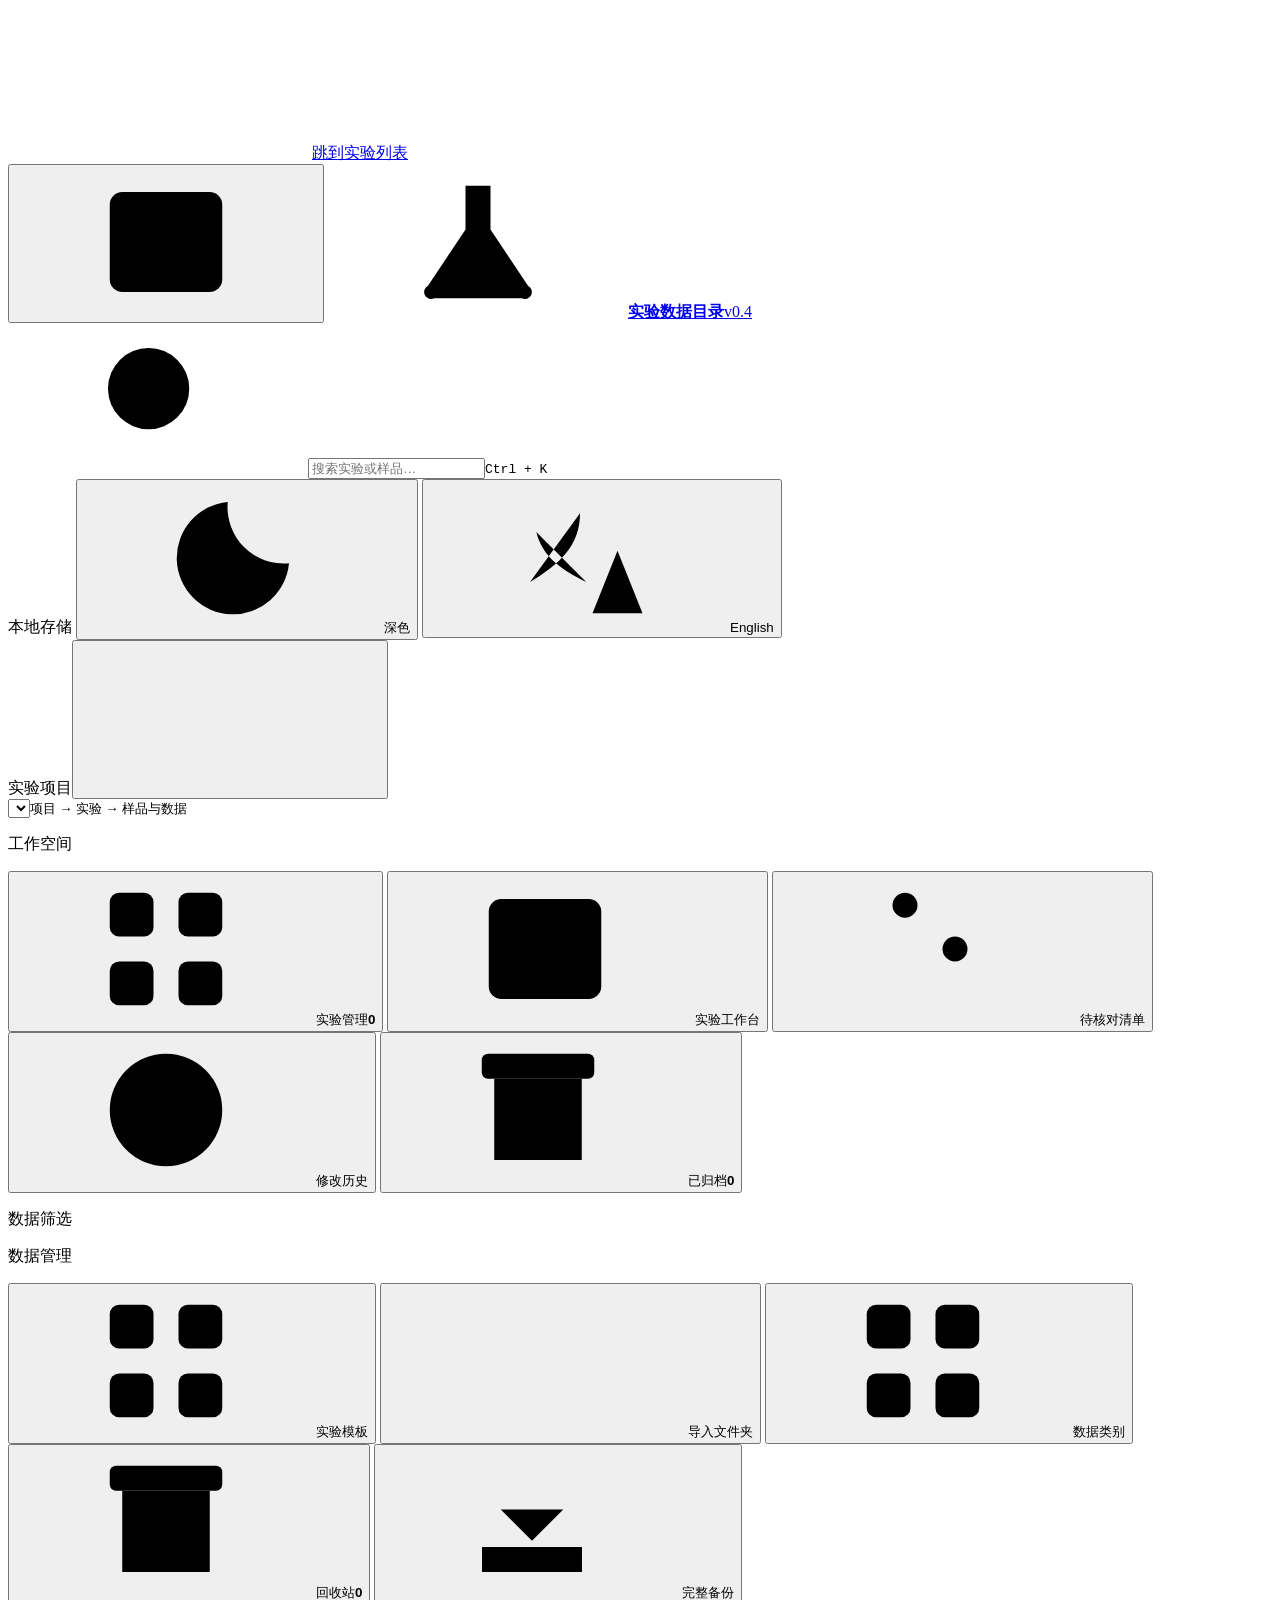
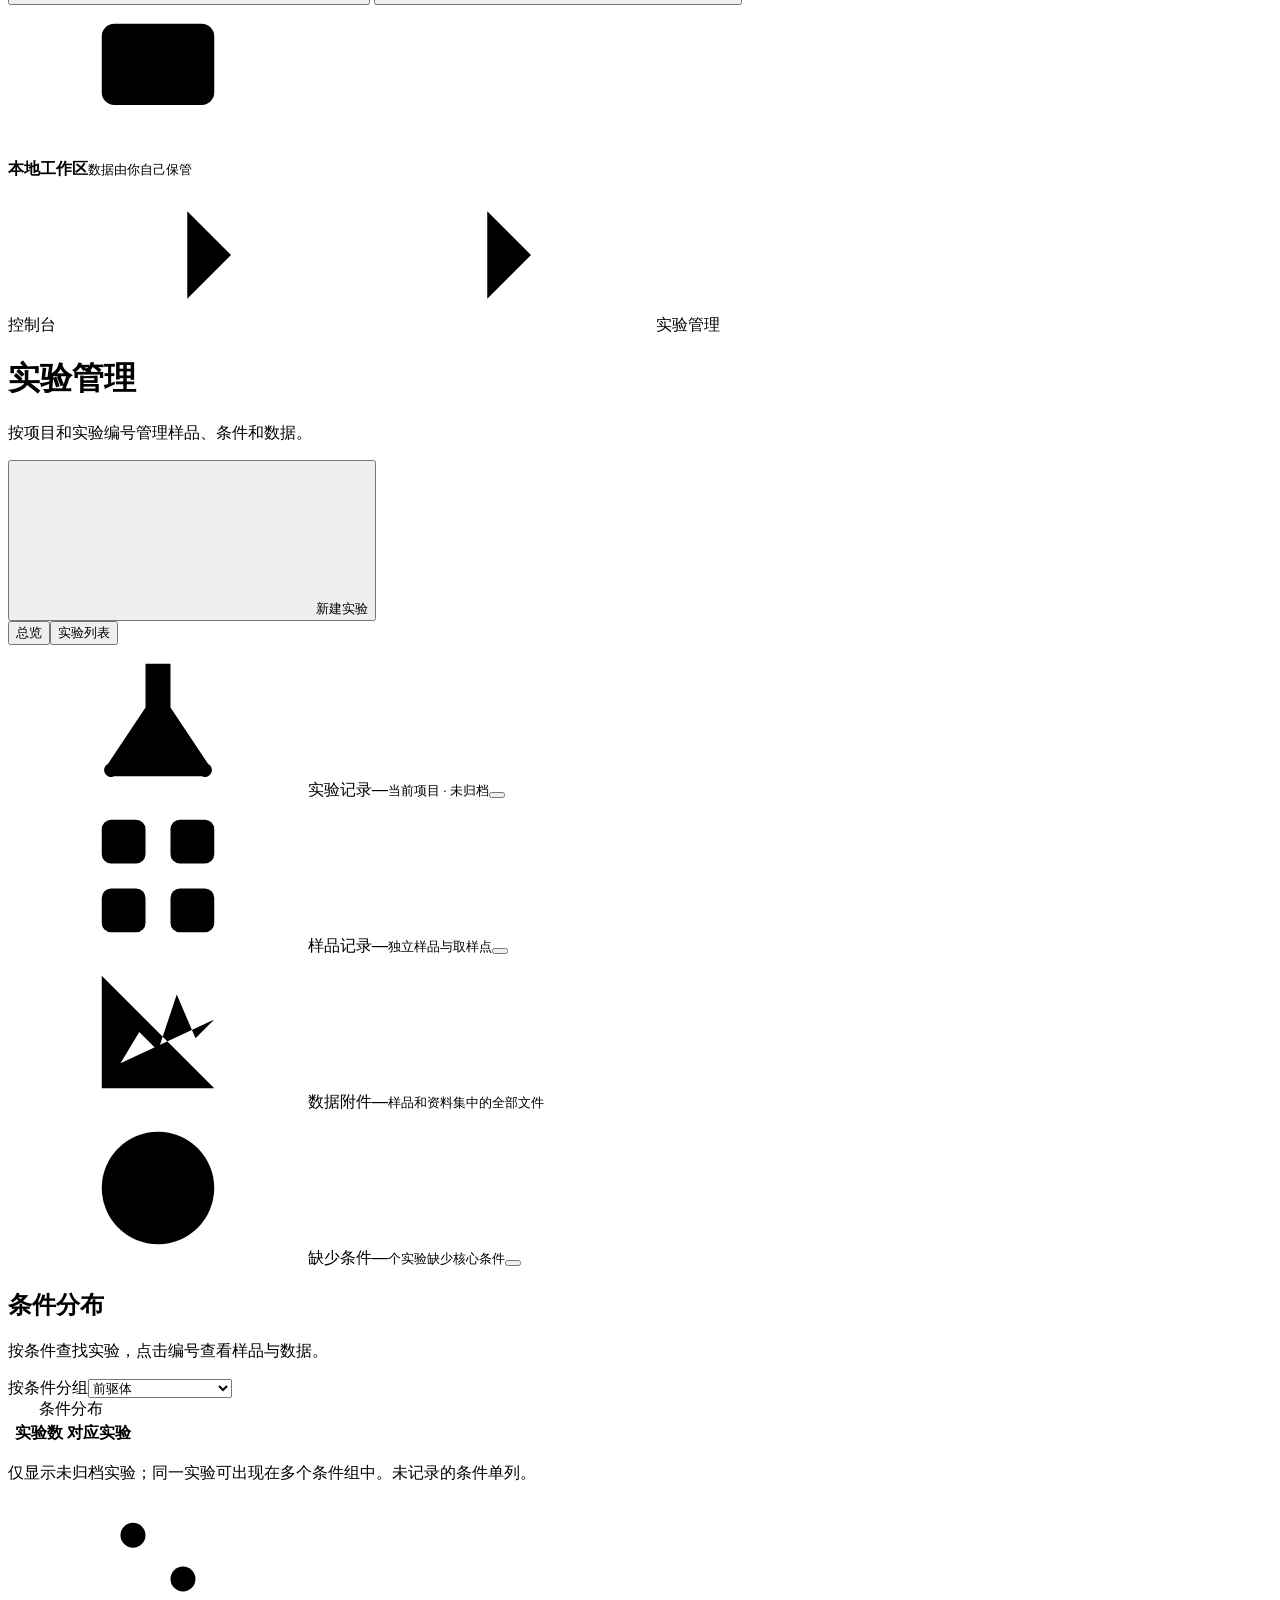
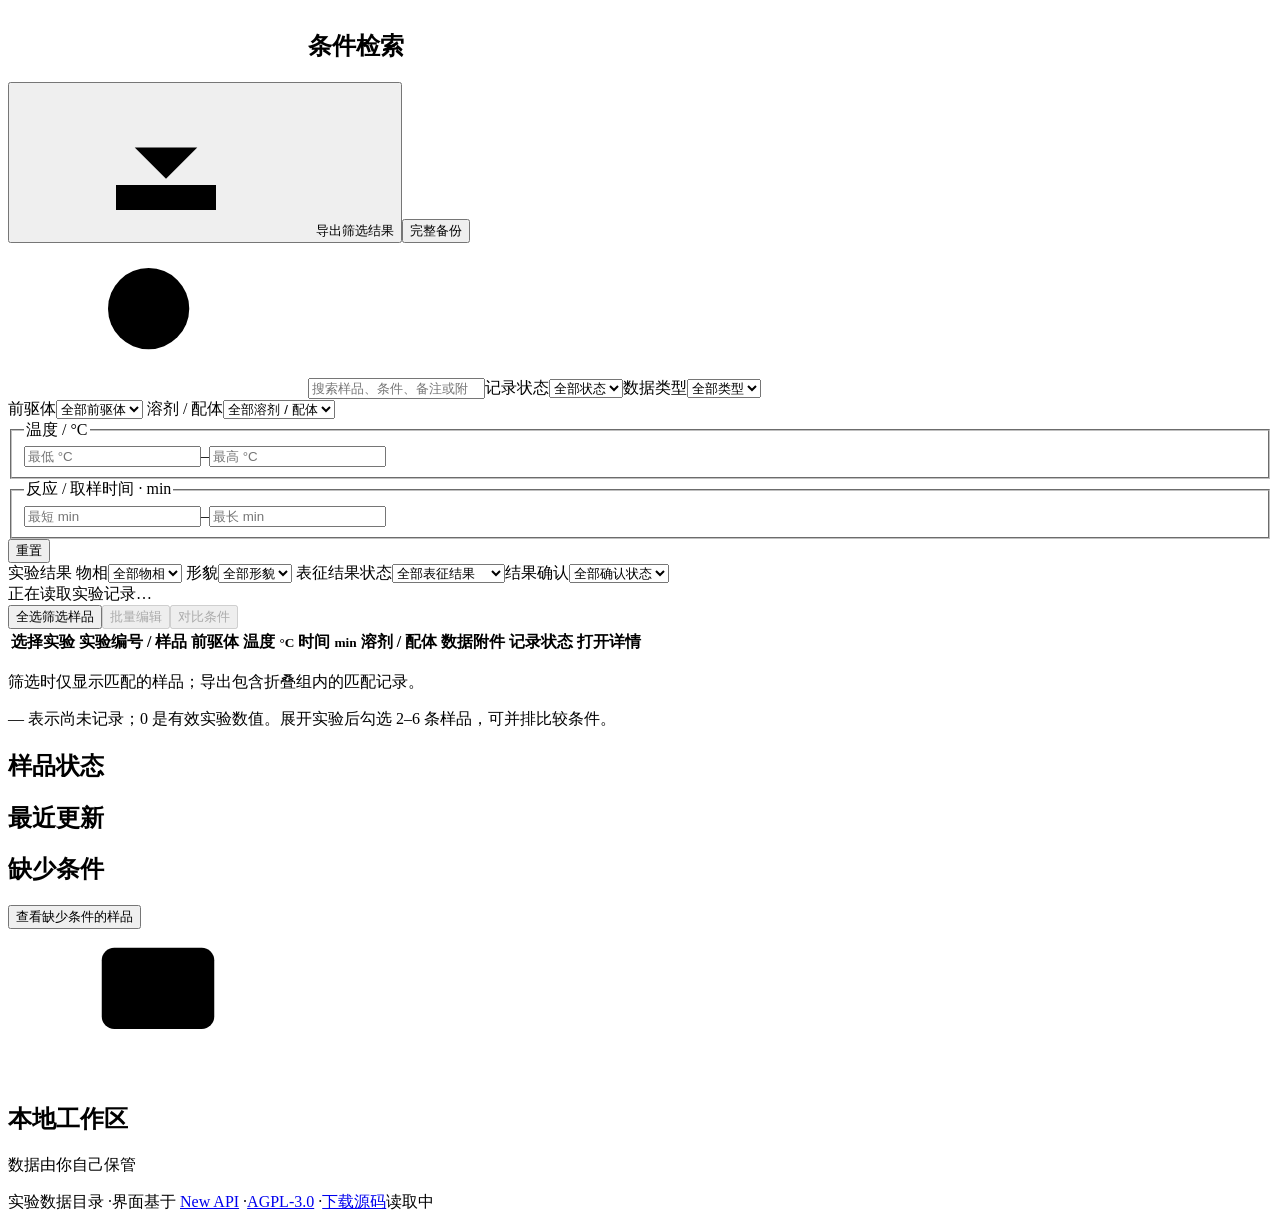
==== commit 2d5c55e3: "Front end for attachment management, trash and session expiry - Manage attachments from sample detai" ====
--- a/web/index.html
+++ b/web/index.html
@@ -60,6 +60,7 @@
       <button class="nav-item" id="manage-template"><svg class="icon" aria-hidden="true"><use href="#i-grid"/></svg><span data-i18n="实验模板">实验模板</span></button>
       <button class="nav-item" id="folder-import"><svg class="icon" aria-hidden="true"><use href="#i-plus"/></svg><span data-i18n="导入文件夹">导入文件夹</span></button>
       <button class="nav-item" id="manage-categories"><svg class="icon" aria-hidden="true"><use href="#i-grid"/></svg><span data-i18n="数据类别">数据类别</span></button>
+      <button class="nav-item" id="trash-view"><svg class="icon" aria-hidden="true"><use href="#i-archive"/></svg><span data-i18n="回收站">回收站</span><b id="trash-count">0</b></button>
       <button class="nav-item" id="backup-view"><svg class="icon" aria-hidden="true"><use href="#i-download"/></svg><span data-i18n="完整备份">完整备份</span><b id="backup-badge" class="backup-badge" hidden>!</b></button>
     </nav>
     <div class="sidebar-bottom"><svg class="icon" aria-hidden="true"><use href="#i-monitor"/></svg><div><strong data-i18n="本地工作区">本地工作区</strong><small data-i18n="数据由你自己保管">数据由你自己保管</small></div></div>
@@ -247,6 +248,7 @@
     </form>
   </dialog>
   <div id="toast" class="toast" role="status" hidden></div>
+  <div id="session-banner" class="session-banner" role="alert" hidden><span data-i18n="会话已失效，请从启动入口重新打开实验数据目录。">会话已失效，请从启动入口重新打开实验数据目录。</span><span class="muted" data-i18n="未保存的内容仍在当前页面，可先复制保存。">未保存的内容仍在当前页面，可先复制保存。</span></div>
   <dialog id="history-dialog" class="workflow-dialog" aria-labelledby="history-title">
     <div class="dialog-header"><div><h2 id="history-title" data-i18n="修改历史">修改历史</h2><p id="history-subtitle" class="dialog-subtitle"></p></div><button id="close-history" class="icon-button" data-i18n-aria-label="关闭">×</button></div>
     <div class="dialog-body"><p id="history-error" class="inline-error" role="alert" hidden></p><div id="history-content"></div></div>
@@ -298,6 +300,29 @@
     </div>
     <div class="dialog-footer workflow-actions"><button id="preview-import" data-i18n="预览归属">预览归属</button><button id="confirm-import" class="primary" disabled data-i18n="确认导入">确认导入</button></div>
   </dialog>
+  <dialog id="file-dialog" class="workflow-dialog file-dialog" aria-labelledby="file-dialog-title">
+    <div class="dialog-header"><div><h2 id="file-dialog-title" data-i18n="管理附件">管理附件</h2><p id="file-dialog-subtitle" class="dialog-subtitle"></p></div><button id="close-file-dialog" class="icon-button" data-i18n-aria-label="关闭" aria-label="关闭">×</button></div>
+    <div class="dialog-body">
+      <p id="file-error" class="inline-error" role="alert" hidden></p>
+      <div class="form-grid">
+        <label class="span-two"><span data-i18n="文件名">文件名</span><input id="file-name" maxlength="240" autocomplete="off" spellcheck="false"></label>
+        <label><span data-i18n="数据类别">数据类别</span><select id="file-kind"></select></label>
+        <label><span data-i18n="所属样品">所属样品</span><select id="file-target"></select></label>
+      </div>
+      <p class="field-help" data-i18n="只能移到同一项目中未归档的样品。修改名称、类别或归属不会改动文件内容和校验值。">只能移到同一项目中未归档的样品。修改名称、类别或归属不会改动文件内容和校验值。</p>
+    </div>
+    <div class="dialog-footer file-actions"><button id="delete-file" class="quiet danger" data-i18n="移到回收站">移到回收站</button><div><button id="cancel-file" data-i18n="取消">取消</button><button id="save-file" class="primary" data-i18n="保存修改">保存修改</button></div></div>
+  </dialog>
+  <dialog id="trash-dialog" class="workflow-dialog" aria-labelledby="trash-title">
+    <div class="dialog-header"><div><h2 id="trash-title" data-i18n="回收站">回收站</h2><p id="trash-subtitle" class="dialog-subtitle"></p></div><button id="close-trash" class="icon-button" data-i18n-aria-label="关闭" aria-label="关闭">×</button></div>
+    <div class="dialog-body">
+      <p class="field-help" data-i18n="移到回收站的附件不再显示在样品中，文件副本仍保留在本机并包含在完整备份里。恢复后放回原样品；永久删除后无法恢复。">移到回收站的附件不再显示在样品中，文件副本仍保留在本机并包含在完整备份里。恢复后放回原样品；永久删除后无法恢复。</p>
+      <label class="lab-check trash-scope"><input id="trash-all-projects" type="checkbox"><span data-i18n="显示全部项目">显示全部项目</span></label>
+      <p id="trash-error" class="inline-error" role="alert" hidden></p>
+      <div id="trash-content" class="table-scroll"></div>
+    </div>
+    <div class="dialog-footer workflow-actions"><button id="trash-close" data-i18n="关闭">关闭</button><button id="purge-selected" class="danger" disabled data-i18n="永久删除所选">永久删除所选</button><button id="purge-all" class="danger" disabled data-i18n="清空回收站">清空回收站</button></div>
+  </dialog>
   <dialog id="backup-dialog" class="workflow-dialog backup-dialog" aria-labelledby="backup-title">
     <div class="dialog-header"><div><h2 id="backup-title" data-i18n="完整备份">完整备份</h2><p id="backup-last" class="dialog-subtitle"></p></div><button id="close-backup" class="icon-button" data-i18n-aria-label="关闭">×</button></div>
     <div class="dialog-body">
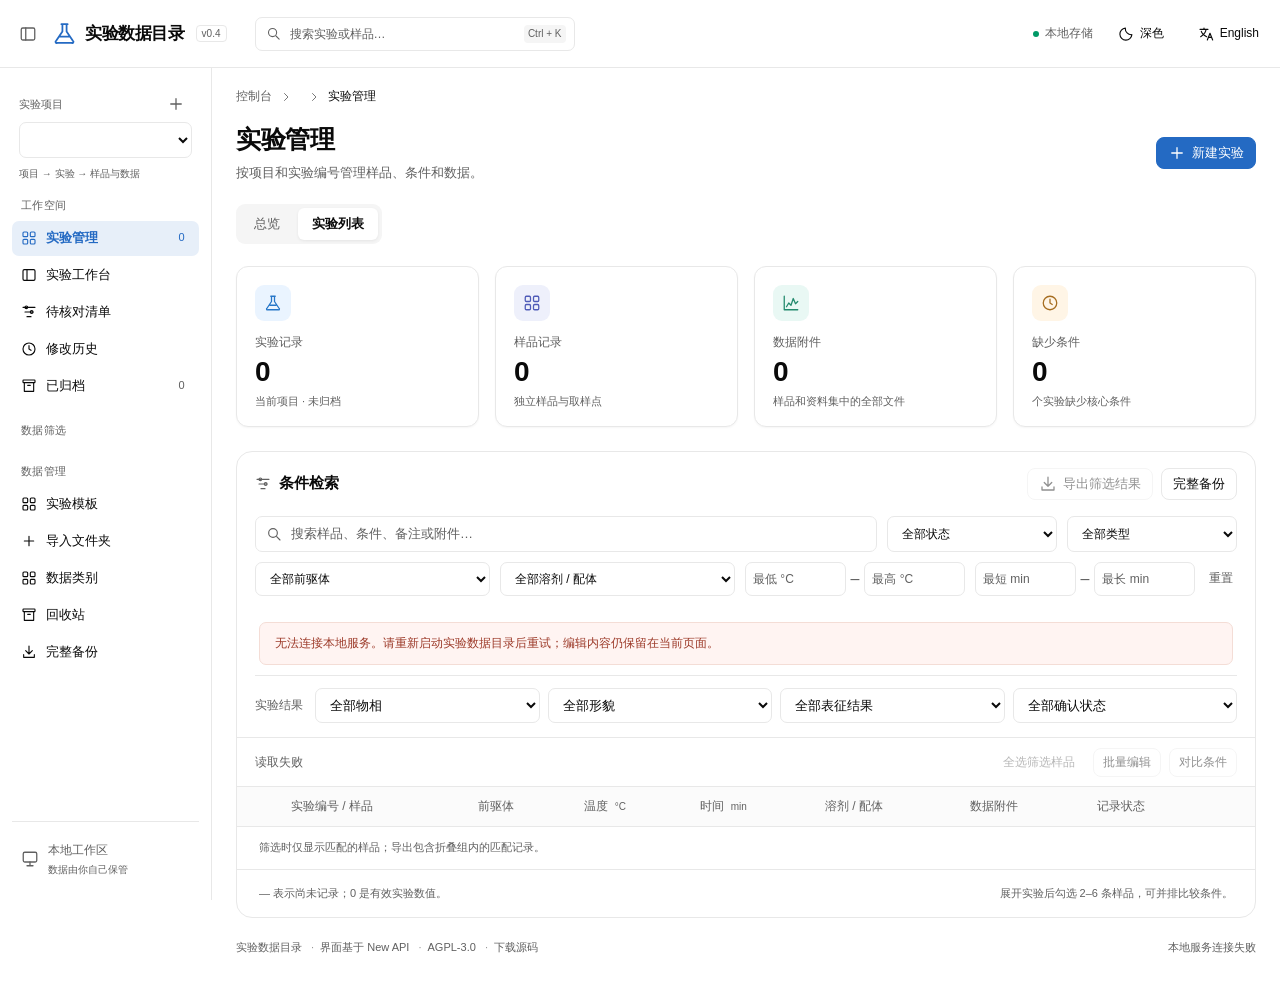
==== commit f964e109: "Front end: review fixes for attachments and trash, relative URLs - Relative URLs so the app works un" ====
--- a/web/index.html
+++ b/web/index.html
@@ -6,10 +6,10 @@
   <meta name="theme-color" content="#ffffff">
   <title>实验数据目录 · 实验管理</title>
   <link rel="icon" href="data:image/svg+xml,%3Csvg xmlns='http://www.w3.org/2000/svg' viewBox='0 0 48 48'%3E%3Crect width='48' height='48' rx='12' fill='%232f8ee5'/%3E%3Cpath d='M10 15h11l4 4h13v18H10z' fill='none' stroke='white' stroke-width='3'/%3E%3C/svg%3E">
-  <link rel="stylesheet" href="/newapi-theme.css">
-  <link rel="stylesheet" href="/style.css">
-  <script src="/i18n.js" defer></script>
-  <script src="/app.js" defer></script>
+  <link rel="stylesheet" href="newapi-theme.css">
+  <link rel="stylesheet" href="style.css">
+  <script src="i18n.js" defer></script>
+  <script src="app.js" defer></script>
 </head>
 <body>
   <svg class="svg-defs" xmlns="http://www.w3.org/2000/svg" aria-hidden="true">
@@ -37,7 +37,7 @@
   <a class="skip-link" href="#main-content" data-i18n="跳到实验列表">跳到实验列表</a>
   <header class="app-header">
     <button id="toggle-sidebar" class="icon-button" aria-controls="sidebar" aria-expanded="true" data-i18n-aria-label="折叠或展开侧栏" title="折叠或展开侧栏" data-i18n-title="折叠或展开侧栏"><svg class="icon"><use href="#i-panel"/></svg></button>
-    <a class="brand" href="/" data-i18n-aria-label="实验数据目录" data-i18n-title="实验数据目录"><svg class="brand-icon"><use href="#i-flask"/></svg><strong data-i18n="实验数据目录">实验数据目录</strong><span class="version">v0.4</span></a>
+    <a class="brand" href="./" data-i18n-aria-label="实验数据目录" data-i18n-title="实验数据目录"><svg class="brand-icon"><use href="#i-flask"/></svg><strong data-i18n="实验数据目录">实验数据目录</strong><span class="version">v0.4</span></a>
     <div class="global-search" role="search"><svg class="icon" aria-hidden="true"><use href="#i-search"/></svg><input id="global-search" type="search" autocomplete="off" role="combobox" aria-autocomplete="list" aria-expanded="false" aria-controls="global-results" aria-keyshortcuts="Control+k Meta+k" placeholder="搜索实验或样品…" data-i18n-placeholder="搜索实验或样品…" aria-label="跳转到实验" data-i18n-aria-label="跳转到实验"><kbd aria-hidden="true">Ctrl + K</kbd><div id="global-results" class="global-results" role="listbox" hidden></div></div>
     <div class="header-tools">
       <span class="local-chip"><span class="local-dot"></span><span data-i18n="本地存储">本地存储</span></span>
@@ -154,7 +154,7 @@
           </div>
         </div>
       </section>
-      <footer class="page-footer"><span><span data-i18n="实验数据目录">实验数据目录</span> <span class="footer-separator">·</span><span data-i18n="界面基于">界面基于</span> <a href="https://github.com/QuantumNous/new-api" target="_blank" rel="noreferrer">New API</a> <span class="footer-separator">·</span><a href="/notices.txt" target="_blank" rel="noreferrer">AGPL-3.0</a> <span class="footer-separator">·</span><a href="/api/source.zip" data-i18n="下载源码">下载源码</a></span><span id="sync-state" role="status" data-i18n="读取中">读取中</span></footer>
+      <footer class="page-footer"><span><span data-i18n="实验数据目录">实验数据目录</span> <span class="footer-separator">·</span><span data-i18n="界面基于">界面基于</span> <a href="https://github.com/QuantumNous/new-api" target="_blank" rel="noreferrer">New API</a> <span class="footer-separator">·</span><a href="notices.txt" target="_blank" rel="noreferrer">AGPL-3.0</a> <span class="footer-separator">·</span><a href="api/source.zip" data-i18n="下载源码">下载源码</a></span><span id="sync-state" role="status" data-i18n="读取中">读取中</span></footer>
     </div>
   </main>
   <dialog id="editor" class="editor-dialog" aria-labelledby="editor-title">
@@ -337,7 +337,7 @@
       <section class="backup-option">
         <h3 data-i18n="下载完整 ZIP">下载完整 ZIP</h3>
         <p class="field-help" data-i18n="生成单个 ZIP 文件后才开始下载，数据量大时需要等待数分钟，并占用约两倍数据量的临时空间。">生成单个 ZIP 文件后才开始下载，数据量大时需要等待数分钟，并占用约两倍数据量的临时空间。</p>
-        <a id="backup-zip" class="button" href="/api/backup.zip" download data-i18n="下载完整 ZIP">下载完整 ZIP</a>
+        <a id="backup-zip" class="button" href="api/backup.zip" download data-i18n="下载完整 ZIP">下载完整 ZIP</a>
       </section>
     </div>
     <div class="dialog-footer workflow-actions"><button id="backup-done" data-i18n="关闭">关闭</button><button id="start-backup" class="primary" data-i18n="开始备份">开始备份</button></div>
--- a/web/newapi-theme.css
+++ b/web/newapi-theme.css
@@ -0,0 +1,170 @@
+/*
+Copyright (C) 2023-2026 QuantumNous
+
+This program is free software: you can redistribute it and/or modify
+it under the terms of the GNU Affero General Public License as
+published by the Free Software Foundation, either version 3 of the
+License, or (at your option) any later version.
+
+This program is distributed in the hope that it will be useful,
+but WITHOUT ANY WARRANTY; without even the implied warranty of
+MERCHANTABILITY or FITNESS FOR A PARTICULAR PURPOSE. See the
+GNU Affero General Public License for more details.
+
+You should have received a copy of the GNU Affero General Public License
+along with this program. If not, see <https://www.gnu.org/licenses/>.
+
+For commercial licensing, please contact support@quantumnous.com
+*/
+/* Adapted for Experiment Data Catalog: light and dark CSS variables; Tailwind directives omitted.
+ * Upstream: QuantumNous/new-api @ b388140acfd80369ec6243b16869daff1b4051f4, web/src/styles/theme.css */
+:root {
+  --radius: 1rem;
+  --app-header-height: 3rem;
+  --font-ui-sans: sans-serif;
+  --font-body: var(--font-ui-sans);
+  --background: oklch(1 0 0);
+  --foreground: oklch(0.145 0 0);
+  --card: oklch(1 0 0);
+  --card-foreground: oklch(0.145 0 0);
+  --popover: oklch(1 0 0);
+  --popover-foreground: oklch(0.145 0 0);
+  --primary: oklch(0.692 0.141 243.716);
+  --primary-foreground: oklch(1 0 0);
+  --secondary: oklch(0.95 0 0);
+  --secondary-foreground: oklch(0.42 0.16 250);
+  --muted: oklch(0.97 0 0);
+  --muted-foreground: oklch(0.49 0 0);
+  --accent: color-mix(in oklch, var(--primary) 12%, var(--background));
+  --accent-foreground: oklch(0.145 0 0);
+  --destructive: oklch(0.577 0.245 27.325);
+  --destructive-foreground: oklch(0.985 0 0);
+  --success: oklch(0.596 0.145 163.225);
+  --success-foreground: oklch(0.985 0 0);
+  --warning: oklch(0.681 0.162 75.834);
+  --warning-foreground: oklch(0.145 0 0);
+  --info: oklch(0.588 0.158 241.966);
+  --info-foreground: oklch(0.985 0 0);
+  --neutral: oklch(0.708 0 0);
+  --neutral-foreground: oklch(0.145 0 0);
+  --border: oklch(0.93 0 0);
+  --input: oklch(0.93 0 0);
+  --ring: oklch(0.708 0.16 249.003);
+  --chart-1: oklch(0.72 0.18 250);
+  --chart-2: oklch(0.65 0.15 200);
+  --chart-3: oklch(0.7 0.12 280);
+  --chart-4: oklch(0.68 0.19 325);
+  --chart-5: oklch(0.68 0.16 155);
+  --overview-accent-1: oklch(0.72 0.18 250);
+  --overview-accent-2: oklch(0.65 0.15 200);
+  --overview-accent-3: oklch(0.7 0.12 280);
+  --sidebar: color-mix(in oklch, var(--foreground) 0.5%, var(--background));
+  --sidebar-foreground: oklch(0.145 0 0);
+  --sidebar-primary: oklch(0.64 0.197 253.892);
+  --sidebar-primary-foreground: oklch(1 0 0);
+  --sidebar-accent: color-mix(in oklch, var(--primary) 12%, var(--background));
+  --sidebar-accent-foreground: oklch(0.579 0.196 255.909);
+  --sidebar-border: oklch(0.93 0 0);
+  --sidebar-ring: oklch(0.58 0.2 250);
+  --skeleton-base: oklch(0.97 0 0);
+  --skeleton-highlight: oklch(0.985 0 0);
+  --table-row: var(--background);
+  --table-header: color-mix(
+    in oklch,
+    var(--foreground) 1.5%,
+    var(--background)
+  );
+  --table-header-hover: color-mix(
+    in oklch,
+    var(--foreground) 3%,
+    var(--background)
+  );
+  /* Disabled rows: kept subtle so they read as "quiet", not as a colored
+     alert state. */
+  --table-disabled: color-mix(
+    in oklch,
+    var(--foreground) 3%,
+    var(--background)
+  );
+  --table-disabled-hover: color-mix(
+    in oklch,
+    var(--foreground) 4.5%,
+    var(--background)
+  );
+  --table-disabled-border: color-mix(
+    in oklch,
+    var(--foreground) 16%,
+    var(--background)
+  );
+}
+
+.dark {
+  /* Native controls follow the theme; Dark Reader also reads this to detect
+     the built-in dark theme. */
+  color-scheme: dark;
+  /* OpenAI-like dark mode with a crisp charcoal canvas. */
+  --background: oklch(0.235 0 0);
+  --foreground: oklch(0.965 0 0);
+  --card: oklch(0.285 0 0);
+  --card-foreground: oklch(0.965 0 0);
+  --popover: oklch(0.305 0 0);
+  --popover-foreground: oklch(0.965 0 0);
+  --primary: oklch(0.54 0.142 248.516);
+  --primary-foreground: oklch(1 0 0);
+  --secondary: oklch(0.335 0 0);
+  --secondary-foreground: oklch(0.9 0.05 250);
+  --muted: oklch(0.305 0 0);
+  --muted-foreground: oklch(0.78 0 0);
+  --accent: color-mix(in oklch, var(--primary) 20%, var(--background));
+  --accent-foreground: oklch(0.985 0 0);
+  --destructive: oklch(0.704 0.191 22.216);
+  --destructive-foreground: oklch(0.985 0 0);
+  --success: oklch(0.696 0.17 162.48);
+  --success-foreground: oklch(0.145 0 0);
+  --warning: oklch(0.769 0.188 70.08);
+  --warning-foreground: oklch(0.145 0 0);
+  --info: oklch(0.613 0.14 239.919);
+  --info-foreground: oklch(0.145 0 0);
+  --neutral: oklch(0.76 0 0);
+  --neutral-foreground: oklch(0.155 0 0);
+  --border: oklch(1 0 0 / 10%);
+  --input: oklch(1 0 0 / 17%);
+  --ring: oklch(0.554 0.148 250.726);
+  --chart-1: oklch(0.76 0.14 250);
+  --chart-2: oklch(0.76 0.13 200);
+  --chart-3: oklch(0.76 0.13 285);
+  --chart-4: oklch(0.75 0.16 325);
+  --chart-5: oklch(0.76 0.14 155);
+  --sidebar: oklch(0.225 0 0);
+  --sidebar-foreground: oklch(0.95 0 0);
+  --sidebar-primary: oklch(0.588 0.123 246.488);
+  --sidebar-primary-foreground: oklch(1 0 0);
+  --sidebar-accent: color-mix(in oklch, var(--primary) 20%, var(--background));
+  --sidebar-accent-foreground: oklch(0.9 0.05 250);
+  --sidebar-border: oklch(1 0 0 / 11%);
+  --sidebar-ring: oklch(0.7 0.17 250);
+  --skeleton-base: oklch(0.335 0 0);
+  --skeleton-highlight: oklch(0.44 0 0);
+  --table-row: var(--background);
+  --table-header: color-mix(in oklch, var(--foreground) 6%, var(--background));
+  --table-header-hover: color-mix(
+    in oklch,
+    var(--foreground) 9%,
+    var(--background)
+  );
+  --table-disabled: color-mix(
+    in oklch,
+    var(--foreground) 7%,
+    var(--background)
+  );
+  --table-disabled-hover: color-mix(
+    in oklch,
+    var(--foreground) 9.5%,
+    var(--background)
+  );
+  --table-disabled-border: color-mix(
+    in oklch,
+    var(--foreground) 24%,
+    var(--background)
+  );
+}
--- a/web/style.css
+++ b/web/style.css
@@ -0,0 +1,585 @@
+/* Experiment Data Catalog. Theme variables are adapted from New API; see newapi-theme.css and LICENSE. */
+:root{color-scheme:light;--sidebar-width:13.25rem;--sidebar-icon-width:2.75rem;--app-header-height:4.25rem;--ink:var(--foreground);--line:var(--border);--action-primary:#246ac3;--dashboard-panel:#f9f9fa;--dashboard-purple:#edeefc;--dashboard-blue:#e3f0ff;--plot-0:#242629;--plot-1:#9ebce9;--plot-2:#67d9cb;--plot-3:#89c6e6;--plot-4:#b9a0e8;--plot-5:#79cf98;font-family:-apple-system,BlinkMacSystemFont,"Segoe UI","Microsoft YaHei",sans-serif;font-size:16px;color:var(--foreground);background:var(--background)}
+*{box-sizing:border-box}
+body{margin:0;display:grid;grid-template-columns:var(--sidebar-width) minmax(0,1fr);grid-template-rows:var(--app-header-height) 1fr}
+button,input,select,textarea{font:inherit}
+button,.button{display:inline-flex;align-items:center;justify-content:center;gap:6px;min-height:32px;border:1px solid var(--border);background:var(--background);color:var(--foreground);padding:6px 11px;border-radius:8px;text-decoration:none;cursor:pointer;font-size:13px;font-weight:500;white-space:nowrap;line-height:1.4}
+button:hover,.button:hover{background:var(--muted)}
+button,.button,a{transition:background-color .15s,color .15s,border-color .15s}
+button:active:not(:disabled){transform:translateY(1px)}
+button:disabled{cursor:default;opacity:.45}
+button.primary{background:var(--action-primary);color:#fff;border-color:var(--action-primary)}
+button.primary:hover{background:#1d58a5}
+.quiet{background:transparent;border-color:transparent;color:var(--muted-foreground)}
+button:focus-visible,a:focus-visible{outline:2px solid var(--ring);outline-offset:2px}
+input,select,textarea{border:1px solid var(--input);border-radius:7px;color:var(--foreground);background:var(--background);padding:8px 10px;min-width:0;width:100%;line-height:1.4}
+input:focus,select:focus,textarea:focus{outline:2px solid color-mix(in oklch,var(--ring) 55%,transparent);outline-offset:1px}
+input::placeholder,textarea::placeholder{color:var(--muted-foreground)}
+label{display:block;font-size:12px;font-weight:500;color:var(--foreground)}
+label input,label select,label textarea{margin-top:7px;font-size:13px;font-weight:400}
+h1,h2,h3,p{margin-top:0}
+h1{font-size:25px;letter-spacing:-.5px;margin-bottom:7px;font-weight:600}
+h2{font-size:15px;font-weight:600;margin-bottom:0}
+h3{font-size:14px;font-weight:600}
+small{font-size:12px}
+.icon,.brand-icon,.empty-icon{display:inline-block;width:18px;height:18px;fill:none;stroke:currentColor;stroke-width:1.7;stroke-linecap:round;stroke-linejoin:round;flex-shrink:0;vertical-align:middle}
+.svg-defs{position:absolute;width:0;height:0;overflow:hidden}
+.skip-link{position:fixed;top:-50px;left:12px;z-index:100;background:var(--background);padding:10px;color:var(--foreground)}
+.skip-link:focus{top:5px}
+.app-header{grid-column:1/-1;grid-row:1;height:var(--app-header-height);position:sticky;top:0;z-index:20;display:flex;align-items:center;gap:8px;padding:0 12px;background:var(--background);border-bottom:1px solid var(--border)}
+.icon-button{width:32px;height:32px;min-height:32px;border:0;background:transparent;font-size:24px;font-weight:400;padding:4px;color:var(--muted-foreground);flex-shrink:0}
+.brand{display:flex;align-items:center;gap:8px;min-width:0;color:var(--foreground);text-decoration:none;white-space:nowrap}
+.brand strong{font-size:17px;font-weight:650;letter-spacing:-.4px;overflow:hidden;text-overflow:ellipsis}
+.brand-icon{width:25px;height:25px;color:var(--action-primary)}
+.version{color:var(--muted-foreground);border:1px solid var(--border);border-radius:4px;padding:2px 5px;font-size:10px;margin-left:3px}
+.header-tools{margin-left:auto;display:flex;align-items:center;gap:16px}
+.language-switch,.theme-switch{border:0;padding:5px 9px;font-size:12px}
+.language-switch .icon,.theme-switch .icon{width:16px;height:16px}
+.local-chip{display:flex;align-items:center;gap:6px;font-size:12px;color:var(--muted-foreground)}
+.local-dot{width:6px;height:6px;background:var(--success);border-radius:50%}
+/* Keep navigation in the page's scroll flow so native edge overscroll moves it with the content. */
+.sidebar{grid-column:1;grid-row:2;position:sticky;top:var(--app-header-height);align-self:start;height:calc(100vh - var(--app-header-height));height:calc(100dvh - var(--app-header-height));min-width:0;display:flex;flex-direction:column;padding:20px 12px;background:var(--background);border-right:1px solid var(--sidebar-border);overflow:auto}
+.workspace{padding:0 7px 16px;min-width:0}
+.workspace-heading{display:flex;align-items:center;justify-content:space-between;margin-bottom:2px}
+.workspace-heading label{font-size:11px;color:var(--muted-foreground)}
+.workspace select{height:36px;font-size:13px;font-weight:600;background:var(--background);text-overflow:ellipsis}
+.workspace small{display:block;margin-top:9px;color:var(--muted-foreground);font-size:10px}
+.nav-label{font-size:11px;line-height:1.5;font-weight:500;letter-spacing:.4px;color:var(--muted-foreground);padding:0 9px;margin:18px 0 7px}
+.nav-label:first-child{margin-top:0}
+.nav-item{display:flex;width:100%;justify-content:flex-start;gap:9px;min-height:35px;border:0;background:transparent;color:var(--sidebar-foreground);padding:8px 9px;margin:2px 0;border-radius:7px;font-size:13px;font-weight:400;text-align:left}
+.nav-item .icon{width:16px;height:16px}
+.nav-item:hover{background:var(--muted)}
+.nav-item.active{background:var(--muted);color:var(--foreground);font-weight:600}
+.nav-item b{margin-left:auto;font-size:11px;font-weight:500;min-width:17px;text-align:center}
+.nav-item>span{min-width:0;overflow:hidden;text-overflow:ellipsis;white-space:nowrap}
+#category-nav{max-height:34vh;overflow:auto}
+.sidebar-bottom{display:flex;align-items:center;gap:9px;margin-top:auto;padding:18px 9px 3px;color:var(--muted-foreground);border-top:1px solid var(--border)}
+.sidebar-bottom strong{font-size:12px;font-weight:500}
+.sidebar-bottom small{display:block;font-size:10px;margin-top:4px}
+main{grid-column:2;grid-row:2;min-width:0;min-height:calc(100vh - var(--app-header-height));outline:none}
+.page{max-width:1680px;margin:auto;padding:20px 24px 24px}
+.breadcrumb{display:flex;align-items:center;gap:8px;font-size:12px;color:var(--muted-foreground);margin-bottom:18px;min-width:0}
+.breadcrumb span{overflow:hidden;text-overflow:ellipsis;white-space:nowrap}
+.breadcrumb .icon{width:12px;height:12px}
+.breadcrumb span:last-child{color:var(--foreground)}
+.page-heading{display:flex;justify-content:space-between;align-items:center;gap:15px;margin-bottom:20px}
+.subtitle{color:var(--muted-foreground);font-size:13px;margin:0;line-height:1.6}
+.stats{display:grid;grid-template-columns:repeat(4,minmax(0,1fr));gap:16px;margin-bottom:24px}
+.stats>div{position:relative;padding:20px;display:flex;flex-direction:column;gap:9px;border:0;border-radius:14px;background:var(--dashboard-purple);min-width:0}
+.stats>div:nth-child(even){background:var(--dashboard-blue)}
+.stats>div>span:not(.stat-icon){font-size:13px;color:var(--foreground);padding-right:20px}
+.stats strong{font-size:26px;font-weight:600;line-height:1.4;font-variant-numeric:tabular-nums;letter-spacing:-.5px}
+.stats small{font-size:11px;color:var(--muted-foreground);line-height:1.5}
+.stats .stat-icon{position:absolute;right:18px;top:21px;width:25px;height:25px;display:flex;align-items:center;justify-content:center;background:transparent;color:var(--foreground)}
+.stat-icon .icon{width:16px;height:16px}
+.blue{background:#eaf4ff;color:#2676c8}.indigo{background:#eef4fa;color:#466b8f}.teal{background:#e9f8f4;color:#23896d}.amber{background:#fff5e6;color:#a66d20}
+.dashboard-view-tabs{display:inline-flex;gap:4px;margin:0 0 22px;padding:4px;border-radius:9px;background:var(--muted)}
+.dashboard-view-tabs button{border:0;background:transparent;padding:6px 14px;border-radius:6px;color:var(--muted-foreground);font-size:13px}
+.dashboard-view-tabs button.active{color:var(--foreground);background:var(--card);box-shadow:0 1px 3px #0001;font-weight:600}
+.dashboard-layout{display:grid;grid-template-columns:minmax(0,1fr) 230px;gap:24px;align-items:start}
+.dashboard-layout.show-records{grid-template-columns:minmax(0,1fr)}
+.dashboard-main{min-width:0}
+.dashboard-card{background:var(--card);border:1px solid var(--border);border-radius:12px;min-width:0;overflow:clip}
+.condition-grouping{display:flex;align-items:center;gap:10px;color:var(--muted-foreground);font-size:11px;max-width:100%}
+.condition-grouping select{width:auto;max-width:220px;margin:0;font-size:12px;padding:7px 10px;background:var(--background)}
+.dashboard-status-card .status-overview{flex-direction:column;gap:8px}.dashboard-status-card .status-overview>svg{max-width:100%;width:150px}.dashboard-status-card .chart-legend{width:100%}
+.dashboard-card-heading{display:flex;align-items:center;justify-content:space-between;gap:14px;flex-wrap:wrap;padding:18px 20px}
+.dashboard-card-heading h2,.dashboard-aside h2{font-size:14px;line-height:1.6}
+.dashboard-card-heading .field-help{margin-top:4px}
+.condition-table-wrap{border-top:1px solid var(--border)}
+.condition-table{border-collapse:separate;border-spacing:0;width:100%;table-layout:fixed;font-size:12px;line-height:1.5}
+.condition-table th,.condition-table td{padding:12px 14px;border-bottom:1px solid var(--border);text-align:left;vertical-align:top;overflow-wrap:anywhere}
+.condition-table thead th{position:sticky;top:var(--app-header-height);z-index:1;background:var(--dashboard-panel);font-size:11px;font-weight:500;color:var(--muted-foreground)}
+.condition-table th:first-child{width:28%;padding-left:20px}
+.condition-table tbody th{font-weight:500}
+.condition-table tbody tr:last-child>*{border-bottom:0}
+.condition-table tbody tr:hover{background:var(--muted)}
+.condition-table td:last-child{padding-right:20px}
+.condition-filter{max-width:100%;padding:4px 0;border-color:transparent;background:transparent;font-size:12px;color:var(--action-primary);white-space:normal;text-align:left;justify-content:flex-start;overflow-wrap:anywhere}
+.condition-experiments{display:flex;flex-wrap:wrap;gap:6px}
+.condition-experiment{display:flex;flex-direction:column;align-items:flex-start;gap:2px;max-width:100%;padding:5px 9px;font-size:12px;font-weight:400;white-space:normal;text-align:left;overflow-wrap:anywhere}
+.condition-experiment small{color:var(--muted-foreground);font-size:10px}
+.condition-more{margin-top:10px}.condition-more summary{width:fit-content;max-width:100%;cursor:pointer;color:var(--muted-foreground);font-size:11px;padding:5px 0}.condition-more[open] summary{margin-bottom:6px}
+.condition-more summary:focus-visible{outline:2px solid var(--ring);outline-offset:2px}
+#workspace-experiment-title,#workspace-preview-heading{scroll-margin-top:calc(var(--app-header-height) + 20px)}
+.condition-table .condition-empty{text-align:center;padding:40px 20px;color:var(--muted-foreground)}
+.condition-table-note{margin:0;padding:12px 20px;border-top:1px solid var(--border);font-size:11px;line-height:1.7;color:var(--muted-foreground)}
+.chart-legend b{font-weight:500;font-variant-numeric:tabular-nums}
+.status-overview{display:flex;align-items:center;justify-content:center;gap:22px;min-height:190px}
+.status-overview>svg{width:140px;max-width:45%;flex-shrink:0;overflow:visible}
+.donut-number{font-size:22px;font-weight:600;fill:var(--foreground);font-variant-numeric:tabular-nums}
+.donut-label{font-size:10px;fill:var(--muted-foreground)}
+.chart-legend{flex:1;min-width:0}.chart-legend>div{display:flex;align-items:center;gap:8px;margin:15px 0;font-size:11px;line-height:1.5}.chart-legend b{margin-left:auto}
+.legend-dot{width:7px;height:7px;border-radius:50%;flex-shrink:0}
+.chart-stroke-0{stroke:var(--plot-0)}.chart-stroke-1{stroke:var(--plot-1)}.chart-stroke-2{stroke:var(--plot-2)}.chart-stroke-3{stroke:var(--plot-3)}
+.chart-bg-0{background:var(--plot-0)}.chart-bg-1{background:var(--plot-1)}.chart-bg-2{background:var(--plot-2)}.chart-bg-3{background:var(--plot-3)}
+.dashboard-aside{border-left:1px solid var(--border);padding-left:22px;min-width:0}
+.dashboard-aside section{margin-bottom:30px}.dashboard-aside h2{margin-bottom:12px}.dashboard-aside .quiet{font-size:12px;padding:6px 0;white-space:normal;text-align:left;justify-content:flex-start}
+.missing-fields{display:flex;flex-wrap:wrap;gap:6px;margin:0 0 8px}.dashboard-aside .missing-fields .quiet{padding:4px 9px;border:1px solid var(--border);border-radius:999px;gap:6px}.missing-fields b{font-weight:600;color:var(--foreground)}
+.recent-record{display:flex;align-items:flex-start;justify-content:flex-start;gap:10px;padding:10px 0;width:100%;border:0;background:transparent;text-align:left;white-space:normal}
+.recent-record>span:last-child{min-width:0}.recent-record strong{display:block;font-size:12px;line-height:1.5;font-weight:500;overflow-wrap:anywhere}.recent-record small{display:block;font-size:10px;color:var(--muted-foreground);line-height:1.6;margin-top:3px}
+.recent-icon{display:flex;align-items:center;justify-content:center;background:var(--dashboard-purple);border-radius:8px;width:28px;height:28px;flex-shrink:0}.recent-record:nth-child(even) .recent-icon{background:var(--dashboard-blue)}.recent-icon .icon{width:16px;height:16px}
+.dashboard-local{padding-top:20px;border-top:1px solid var(--border)}.dashboard-local>.icon{margin-bottom:12px}
+.records-panel{background:var(--card);border:1px solid var(--border);border-radius:var(--radius);overflow:hidden}
+.panel-heading{display:flex;justify-content:space-between;align-items:center;padding:16px 18px;gap:12px}
+.panel-heading h2{display:flex;align-items:center;gap:8px}
+.panel-heading h2 .icon{width:16px;height:16px;color:var(--muted-foreground)}
+.panel-actions{display:flex;gap:8px}
+.search-row{display:grid;grid-template-columns:minmax(190px,1fr) 160px 160px;gap:12px;padding:0 18px 14px}
+.search-box{position:relative;align-self:end}
+.search-box input{margin:0;padding-left:35px;height:36px;background:var(--background)}
+.search-box>.icon{position:absolute;top:10px;left:11px;width:16px;height:16px;color:var(--muted-foreground)}
+.compact{font-size:12px}
+.compact select{font-size:12px;margin-top:5px;height:36px}
+.filters{padding:0 18px 16px;display:grid;grid-template-columns:1.05fr 1fr 1fr 1.15fr 1.45fr auto;gap:12px;align-items:end}
+.filters label,.filters legend{font-size:12px;color:var(--muted-foreground)}
+.filters select{height:34px;font-size:12px;margin-top:6px}
+.filters fieldset{padding:0;margin:0;border:0;min-width:0}
+.filters legend{margin-bottom:6px;padding:0}
+.range{display:flex;gap:5px;align-items:center}
+.range input{padding:7px 7px;font-size:12px;height:34px;width:calc(50% - 9px)}
+.range span{color:var(--muted-foreground)}
+.reset{font-size:12px;height:34px;padding:0 3px}
+.list-bar{border-top:1px solid var(--border);display:flex;align-items:center;justify-content:space-between;min-height:49px;padding:9px 18px;font-size:12px;color:var(--muted-foreground);gap:10px}
+.list-bar>div{display:flex;align-items:center;gap:8px}
+.list-bar button{font-size:12px;min-height:29px;padding:4px 9px}
+#selection-count{color:var(--sidebar-accent-foreground)}
+.table-scroll{position:relative;overflow-x:auto}
+.catalog-table-scroll{max-height:65vh;scrollbar-gutter:stable;overscroll-behavior:contain}
+.records-table{width:100%;border-collapse:collapse;font-size:12px;text-align:left;white-space:nowrap}
+.records-table th{background:var(--table-header);color:var(--muted-foreground);font-size:12px;font-weight:500;padding:11px 12px;border-top:1px solid var(--border);border-bottom:1px solid var(--border)}
+.records-table>thead>tr>th{position:sticky;top:0;z-index:2;box-shadow:0 1px 0 var(--border)}
+.records-table th small{font-size:10px;margin-left:3px}
+.records-table td{padding:12px;border-bottom:1px solid var(--border)}
+.records-table>tbody>tr:last-child>td,.sample-table>tbody>tr:last-child>td{border-bottom:0}
+.records-table>tbody>.experiment-group:hover,.records-table>tbody>.dataset-row:hover,.sample-table>tbody>tr:hover{background:var(--table-header)}
+.records-table>tbody>tr>td:nth-child(2)>.sample-link{display:block;max-width:260px;overflow:hidden;text-overflow:ellipsis}
+.records-table tr.selected{background:var(--accent)}
+.sample-table tr.selected:hover{background:var(--accent)}
+.experiment-group{background:var(--background)}
+.experiment-group.is-expanded{background:var(--table-header)}
+.group-toggle{border:1px solid transparent;background:transparent;min-width:28px;min-height:28px;padding:4px;color:var(--muted-foreground);border-radius:6px}
+.group-toggle:hover{border-color:var(--border);background:var(--background)}
+.group-toggle .icon{width:15px;height:15px;transition:transform .18s}
+.group-toggle[aria-expanded=true] .icon{transform:rotate(90deg)}
+.group-value{white-space:normal;max-width:180px;line-height:1.6}
+.records-table .expansion-row>td{padding:0 16px 16px 48px;background:var(--table-header)}
+.sample-panel{border:1px solid var(--border);border-radius:8px;background:var(--background);overflow:hidden;white-space:normal}
+.sample-panel-header{display:flex;align-items:center;justify-content:space-between;gap:16px;padding:12px 16px}
+.sample-panel-header>div{display:flex;align-items:center;gap:12px}
+.sample-panel-header h3{margin:0;font-size:12px;font-weight:600}
+.sample-panel-header>div>span{font-size:11px;color:var(--muted-foreground)}
+.panel-separator{margin:0 8px;opacity:.6}
+.experiment-group .quiet,.sample-panel-header .quiet{font-size:11px;min-height:28px;padding:4px 7px}
+.experiment-group .quiet .icon,.sample-panel-header .quiet .icon{width:13px;height:13px}
+.sample-table{width:100%;border-collapse:collapse;table-layout:fixed;text-align:left;font-size:12px}
+.sample-table th{padding:8px 12px;font-size:11px;background:var(--table-header)}
+.sample-table th:nth-child(2){width:24%}.sample-table th:nth-child(3){width:25%}.sample-table th:nth-child(4){width:29%}.sample-table th:last-child{width:40px}
+.sample-table td{padding:12px;vertical-align:top;overflow-wrap:anywhere}
+.sample-table .check-cell{padding-left:14px;width:36px}
+.sample-table .sample-link{white-space:normal;overflow-wrap:anywhere;font-weight:500}
+.sample-conditions>span{display:inline-block;font-size:11px;margin:2px 12px 2px 0;line-height:1.6}
+.sample-conditions small{font-size:10px;color:var(--muted-foreground);margin-right:5px}
+.inline-file{display:flex;align-items:center;gap:6px;color:var(--foreground);text-decoration:none;max-width:100%;min-height:28px}
+.inline-file>span:nth-child(2){overflow:hidden;text-overflow:ellipsis;white-space:nowrap;font-size:11px}
+.inline-file .data-tag{flex-shrink:0;max-width:90px;overflow:hidden;text-overflow:ellipsis;white-space:nowrap}
+.inline-file .icon{width:12px;height:12px;margin-left:auto;color:var(--muted-foreground)}
+.inline-file:hover{color:var(--action-primary);text-decoration:underline;text-underline-offset:3px}
+.more-files{border:0;background:transparent;padding:3px 0;min-height:24px;font-size:11px;color:var(--action-primary)}
+.file-types{max-width:190px;white-space:normal}.status-cell{max-width:140px;white-space:normal}
+.filter-note{padding:12px 22px;margin:0;color:var(--muted-foreground);font-size:11px;line-height:1.6}
+.header-tools{flex-shrink:0}
+.records-table .check-cell{width:42px;padding-left:22px;padding-right:8px}
+.check-cell input{width:14px;height:14px;accent-color:var(--action-primary);cursor:pointer;vertical-align:middle}
+.sample-link{padding:0;min-height:24px;background:none;border:0;color:var(--foreground);font-size:12px;font-weight:600;text-align:left;border-radius:2px}
+.sample-link:hover{background:none;color:var(--sidebar-accent-foreground)}
+.subline{display:block;color:var(--muted-foreground);font-size:11px;margin-top:4px;max-width:220px;white-space:normal;line-height:1.4;overflow-wrap:anywhere}
+.numeric{font-variant-numeric:tabular-nums;font-size:12px}
+.muted{color:var(--muted-foreground)}
+.data-tag,.status{display:inline-block;font-size:10px;line-height:1.4;padding:3px 7px;border-radius:5px;margin:2px 3px 2px 0;background:#eaf3ff;color:#245f9d;border:1px solid #dceafb}
+.data-tag{max-width:150px;overflow:hidden;text-overflow:ellipsis;white-space:nowrap;vertical-align:middle}
+.data-tag.nmr{background:#edf6f4;color:#376c61;border-color:#dcebe6}
+.status{background:#edf7f1;color:#336b4c;border-color:#dfede4}
+.status.pending{background:#fff7e8;color:#86591e;border-color:#f6e8cc}
+.status.waiting{background:#edf2fc;color:#536a92;border-color:#dfe6f4}
+.open-record{padding:4px;min-height:26px;min-width:26px;border:0;background:transparent;color:var(--muted-foreground);font-size:16px}
+.table-footer{border-top:1px solid var(--border);padding:15px 22px;color:var(--muted-foreground);font-size:11px;display:flex;justify-content:space-between;gap:16px;line-height:1.6}
+.page-footer{display:flex;justify-content:space-between;font-size:11px;color:var(--muted-foreground);padding-top:21px;gap:14px;line-height:1.6}
+.page-footer a{color:inherit;text-decoration:none}.page-footer a:hover{text-decoration:underline}.footer-separator{padding:0 6px;color:#999}
+.empty{text-align:center;padding:45px 20px;color:var(--muted-foreground)}
+.empty-icon{width:34px;height:34px;color:#8ba5c0}
+.empty h3{margin:15px 0 9px;font-size:15px;color:var(--foreground)}
+.empty p{font-size:12px;line-height:1.6}
+.empty button{font-size:12px;margin-top:10px}
+dialog{border:1px solid var(--border);border-radius:var(--radius);padding:0;box-shadow:0 16px 65px #00000020;color:var(--foreground);background:var(--popover);max-height:90vh;max-width:calc(100vw - 32px)}
+dialog::backdrop{background:#00000065;backdrop-filter:blur(2px)}
+dialog[open]{display:flex;flex-direction:column;overflow:hidden}
+dialog>form{display:flex;flex-direction:column;min-height:0}
+.dialog-header,.dialog-footer{flex-shrink:0}
+.editor-dialog{width:680px}.detail-dialog{width:790px}.compare-dialog{width:1140px}
+.catalog-dialog{width:460px}
+.catalog-label{font-size:11px;color:var(--muted-foreground);margin-bottom:10px}
+.catalog-items{display:flex;flex-wrap:wrap;gap:6px;max-height:180px;overflow:auto;margin-bottom:22px}
+.catalog-items button{font-size:12px;max-width:100%;white-space:normal;overflow-wrap:anywhere;text-align:left}
+.catalog-items.category-manager{display:block;max-height:260px}
+.category-row{display:flex;align-items:center;gap:12px;padding:7px 0;border-bottom:1px solid var(--border)}
+.category-row>button:first-child{justify-content:flex-start;flex:1;border:0;background:transparent;min-width:0}
+.category-row>button:first-child:hover{background:var(--muted)}
+.category-row small{color:var(--muted-foreground);font-size:11px;white-space:nowrap}
+.category-row .danger{font-size:11px}
+.danger{color:var(--destructive)}
+.category-delete-panel{padding:15px;border:1px solid var(--border);border-radius:9px;background:var(--table-header);margin:0 0 20px}
+.category-delete-panel h3{margin:0}.category-delete-panel label{margin-top:12px}
+.category-delete-actions{display:flex;justify-content:flex-end;gap:8px;margin-top:16px}
+.category-delete-actions .danger{border-color:var(--destructive)}
+.select-with-action{display:flex;align-items:center;gap:7px;margin-top:7px;min-width:0}
+.select-with-action select{min-width:0;flex:1;font-size:13px;margin:0;text-overflow:ellipsis}
+.select-with-action button{flex-shrink:0}
+.numeric-condition{display:flex;align-items:center;gap:6px;margin-top:7px;min-width:0}.numeric-condition input{flex:1;width:0;min-width:55px;font-size:13px}.numeric-condition select{width:115px;max-width:42%;font-size:12px}.numeric-condition button{flex-shrink:0;padding:6px;min-width:30px}.numeric-condition .icon{width:16px;height:16px}
+.solvent-field{margin:0;padding:0;border:0;min-width:0}.solvent-field legend{font-size:12px;font-weight:500;margin-bottom:7px}
+.solvent-choices{display:flex;flex-wrap:wrap;align-items:flex-start;gap:6px}.material-option{display:flex;align-items:center;flex-wrap:wrap;gap:7px;border:1px solid var(--border);border-radius:7px;padding:6px 8px;max-width:100%;min-width:0}.material-option:has(:checked){border-color:var(--action-primary);background:var(--accent)}.material-option label{display:flex;align-items:center;gap:7px;cursor:pointer;min-width:0;max-width:100%;flex:1}.material-option input[type=checkbox]{width:14px;height:14px;margin:0;flex-shrink:0;accent-color:var(--action-primary)}.material-option span{overflow-wrap:anywhere;font-size:12px;font-weight:400}.material-amount{display:flex;align-items:center;gap:5px;min-width:0}.material-amount input{width:86px;padding:5px 7px;font-size:12px;min-width:0}.material-amount select{width:75px;padding:5px 7px;font-size:12px}.remove-preset{padding:3px 7px;min-width:26px;min-height:26px;font-size:18px;line-height:1;color:var(--muted-foreground);flex-shrink:0}.remove-preset:hover:not(:disabled){color:var(--destructive);border-color:var(--destructive)}
+.solvent-field>button{margin-top:7px}.new-solvent-panel{margin-top:8px;padding:10px;border:1px solid var(--border);border-radius:8px;background:var(--table-header)}.new-solvent-panel .select-with-action{flex-wrap:wrap}.new-solvent-panel input{flex:1 1 100%;font-size:13px}.new-solvent-panel .inline-error{margin:8px 0 0}
+.dialog-header{display:flex;justify-content:space-between;align-items:flex-start;padding:23px 25px 19px;border-bottom:1px solid var(--border);gap:16px}
+.dialog-header h2{font-size:20px;overflow-wrap:anywhere}
+.dialog-subtitle{font-size:12px;color:var(--muted-foreground);line-height:1.6;margin:7px 0 0}
+.dialog-body{position:relative;padding:22px 25px;max-height:calc(90vh - 180px);min-height:0;overflow:auto}
+.dialog-footer{display:flex;justify-content:flex-end;gap:9px;padding:15px 25px;border-top:1px solid var(--border);background:var(--table-header)}
+.dialog-footer button{font-size:12px}
+.form-hint{font-size:12px;line-height:1.7;color:var(--muted-foreground);margin-bottom:20px}
+.form-section{margin:0 0 23px}.form-section h3{display:flex;align-items:center;gap:8px;font-size:13px;margin-bottom:15px}
+.section-number{display:inline-flex;align-items:center;justify-content:center;width:23px;height:23px;border-radius:6px;background:var(--accent);color:var(--sidebar-accent-foreground);font-size:10px;font-weight:500}
+.form-grid{display:grid;grid-template-columns:1fr 1fr;gap:15px}.span-two{grid-column:1/-1}.required{color:var(--destructive)}
+.field-help{font-size:11px;line-height:1.7;color:var(--muted-foreground);margin:9px 0 0}
+.section-heading{display:flex;justify-content:space-between;align-items:center;gap:8px}.section-heading button{font-size:12px;margin-bottom:12px}.section-heading h3{margin:0 0 12px}
+.extra-row{display:grid;grid-template-columns:1fr 1fr 90px 30px;gap:7px;margin-bottom:8px}.extra-row input{font-size:12px}.extra-row button{padding:4px;font-size:18px;border:0;color:var(--muted-foreground)}
+.inline-error{padding:11px 15px;background:#fff4f2;color:#9c3928;border:1px solid #f4ddd6;border-radius:7px;font-size:12px;line-height:1.6;margin:10px 22px}.dialog-body .inline-error{margin:12px 0 0}
+.detail-actions{justify-content:space-between}.detail-actions>div{display:flex;gap:8px}
+.detail-meta{display:flex;align-items:center;gap:9px;font-size:12px;color:var(--muted-foreground);margin-bottom:20px;flex-wrap:wrap}
+.detail-grid{display:grid;grid-template-columns:repeat(3,minmax(0,1fr));border:1px solid var(--border);border-radius:10px;overflow:hidden;margin:0 0 22px}
+.detail-grid>div{padding:15px 17px;border-bottom:1px solid var(--border);min-width:0;background:var(--table-header)}
+.detail-grid dt{font-size:11px;color:var(--muted-foreground);margin-bottom:8px}.detail-grid dd{margin:0;font-size:13px;line-height:1.5;overflow-wrap:anywhere}
+.detail-section{margin-top:24px}.detail-section h3{margin-bottom:12px}
+.notes{font-size:12px;line-height:1.9;white-space:pre-wrap;overflow-wrap:anywhere;color:var(--foreground);background:var(--table-header);padding:15px;border:1px solid var(--border);border-radius:8px}
+.notes-original{margin-top:10px}.notes-original summary{cursor:pointer;font-size:12px;color:var(--action-primary);padding:5px 0}.notes-original[open]>summary{margin-bottom:8px}.notes-original summary:focus-visible{outline:2px solid var(--ring);outline-offset:2px}
+.files-list{list-style:none;margin:0;padding:0}.files-list li{padding:12px 0;border-bottom:1px solid var(--border);display:flex;gap:10px;align-items:center}
+.file-meta{flex:1;min-width:0}.file-meta strong{display:block;font-size:12px;font-weight:500;overflow-wrap:anywhere}.file-meta small{color:var(--muted-foreground);display:block;margin-top:5px;line-height:1.6;overflow-wrap:anywhere;font-size:10px}.files-list .button{font-size:12px;padding:5px 9px}
+.upload-box{display:grid;grid-template-columns:minmax(145px,1fr) minmax(160px,1.2fr) auto;gap:10px;align-items:end;padding:15px;background:var(--table-header);border:1px solid var(--border);border-radius:8px;margin-top:17px}
+.upload-box label{font-size:11px}.upload-box select,.upload-box input{font-size:12px}.upload-box input[type=file]{background:var(--background);padding:7px}.upload-box button{font-size:12px;height:34px}
+.file-picker{min-width:0;display:flex;align-items:center;gap:8px}.file-picker>span{font-size:11px;color:var(--muted-foreground);overflow-wrap:anywhere}
+.comparison-table{width:100%;border-collapse:collapse;font-size:12px;min-width:500px}
+.comparison-table th,.comparison-table td{border:1px solid var(--border);padding:13px 16px;vertical-align:top;text-align:left;min-width:140px;max-width:280px;overflow-wrap:anywhere;white-space:pre-wrap;line-height:1.65}
+.comparison-table th{background:var(--table-header);font-weight:550}.comparison-table td:first-child{font-size:11px;color:var(--muted-foreground);min-width:115px}.comparison-table tr.different td{background:var(--accent)}
+.toast{position:fixed;bottom:24px;left:50%;transform:translateX(-50%);background:#22272e;color:white;border:1px solid #394552;padding:12px 21px;border-radius:10px;font-size:12px;box-shadow:0 6px 28px #0002;z-index:30;max-width:80vw;line-height:1.5}
+.sr-only{position:absolute;width:1px;height:1px;padding:0;margin:-1px;overflow:hidden;clip:rect(0,0,0,0);white-space:nowrap;border:0}
+.bulk-dialog{width:860px}
+.list-bar>div{flex-wrap:wrap}
+.bulk-field{padding:13px 0;border-bottom:1px solid var(--border)}
+.bulk-field:first-child{padding-top:0}.bulk-field:last-child{border-bottom:0}
+.bulk-field-heading{display:flex;align-items:center;justify-content:space-between;gap:14px}
+.bulk-field-heading label{font-size:13px}.bulk-field-heading select{width:132px;font-size:12px;flex-shrink:0}
+.bulk-field-heading+div{margin-top:10px}.bulk-suggestions{display:flex;flex-wrap:wrap;gap:3px;margin-top:5px}
+.bulk-suggestions button{font-size:11px;min-height:28px;white-space:normal;overflow-wrap:anywhere;max-width:100%}
+.bulk-sample{border:1px solid var(--border);border-radius:9px;margin-top:16px;overflow:hidden}
+.bulk-sample h3{margin:0;padding:12px 14px;background:var(--table-header);font-size:13px;overflow-wrap:anywhere}
+.bulk-sample h3 small{display:block;color:var(--muted-foreground);font-size:11px;font-weight:400;margin-top:5px}
+.bulk-sample>.field-help{padding:0 14px 12px}
+.bulk-change-table{table-layout:fixed;width:100%;border-collapse:collapse;font-size:12px}
+.bulk-change-table th,.bulk-change-table td{padding:10px 12px;text-align:left;border-top:1px solid var(--border);vertical-align:top;overflow-wrap:anywhere;white-space:pre-wrap;font-weight:400}
+.bulk-change-table th:first-child{width:24%;color:var(--muted-foreground)}
+.bulk-change-table td:last-child{background:var(--accent)}
+#bulk-editor .dialog-footer{flex-wrap:wrap}
+.workspace-toolbar{display:flex;align-items:center;justify-content:space-between;margin-bottom:14px;gap:12px;color:var(--muted-foreground);font-size:12px}
+.workspace-toolbar button{font-size:12px;background:var(--card)}
+.workspace-layout{--index-width:250px;display:grid;grid-template-columns:minmax(190px,var(--index-width)) 16px minmax(0,1fr);align-items:start;min-height:600px}
+.experiment-index{border:1px solid var(--border);border-radius:12px;background:var(--card);position:sticky;top:calc(var(--app-header-height) + 16px);overflow:hidden}
+.index-heading{padding:18px 14px 14px;border-bottom:1px solid var(--border)}
+.index-heading h2{font-size:13px;margin-bottom:14px}
+.index-heading input{font-size:12px}
+.index-sort{display:flex;align-items:center;gap:10px;margin-top:12px;font-size:11px;color:var(--muted-foreground)}
+.index-sort>span{flex-shrink:0}.index-sort select{flex:1;min-width:0;font-size:11px;margin-top:0;padding:7px 6px}
+#experiment-list{padding:6px;max-height:calc(100vh - 390px);min-height:240px;overflow:auto;scrollbar-gutter:stable}
+.index-statuses{display:flex;gap:4px;flex-wrap:wrap}.index-statuses .status{font-size:10px}
+.chart-filter{display:flex;align-items:center;justify-content:space-between;gap:12px;margin:0 18px 12px;padding:8px 12px;background:var(--accent);border-radius:8px;font-size:12px;overflow-wrap:anywhere}
+.chart-filter .quiet{font-size:12px;flex-shrink:0}
+.workspace-status-bar{margin:0 0 8px}.workspace-status-bar label{max-width:230px}
+#workspace-status-help{margin-bottom:18px}#workspace-status-error{margin:10px 0 16px}
+.experiment-index-item{display:flex;align-items:flex-start;flex-direction:column;width:100%;white-space:normal;gap:6px;text-align:left;padding:12px 11px;margin:3px 0;border:0;border-radius:8px;background:transparent}
+.experiment-index-item strong{font-size:12px;font-weight:600;overflow-wrap:anywhere}
+.experiment-index-item>span,.experiment-index-item small{font-size:10px;color:var(--muted-foreground);line-height:1.5}
+.experiment-index-item.active{background:var(--sidebar-accent);color:var(--sidebar-accent-foreground);box-shadow:inset 3px 0 var(--action-primary)}
+.experiment-resizer{align-self:stretch;cursor:col-resize;touch-action:none;position:relative;min-height:500px}
+.experiment-resizer::after{content:"";position:absolute;top:10px;bottom:10px;left:7px;width:2px;border-radius:2px;background:transparent}
+.experiment-resizer:hover::after,.experiment-resizer:focus-visible::after{background:var(--action-primary)}
+.experiment-resizer:focus-visible{outline:2px solid var(--ring);outline-offset:-4px;border-radius:6px}
+.workspace-layout.index-collapsed{grid-template-columns:minmax(0,1fr)}
+.index-collapsed .experiment-index,.index-collapsed .experiment-resizer{display:none}
+.experiment-content,.workspace-data,.workspace-conditions{min-width:0}
+.workspace-conditions,.workspace-data{border:1px solid var(--border);border-radius:12px;background:var(--card)}
+.workspace-conditions{padding:22px;margin-bottom:18px}
+.workspace-section-heading{display:flex;align-items:flex-start;justify-content:space-between;gap:12px}
+.workspace-section-heading h2{font-size:17px;overflow-wrap:anywhere;line-height:1.5}
+.workspace-section-heading .eyebrow{font-size:11px;color:var(--muted-foreground);margin-bottom:6px}
+.workspace-section-heading>span{font-size:11px;white-space:nowrap;padding-top:4px}
+.workspace-section-heading>button{font-size:12px}
+#workspace-experiment-title{font-size:23px;letter-spacing:-.4px}
+.workspace-sample-bar{display:flex;align-items:flex-end;gap:12px;margin:20px 0 16px}
+.workspace-sample-bar label{flex:1;max-width:390px}
+.workspace-sample-bar button{height:36px;font-size:12px}
+.workspace-sample-actions{display:flex;flex-wrap:wrap;gap:8px}
+.workspace-conditions .detail-grid{margin:0;grid-template-columns:repeat(3,minmax(0,1fr));border:0;border-radius:8px;background:var(--table-header);gap:1px}
+.workspace-conditions .detail-grid>div{border:0;background:transparent;padding:14px}
+.workspace-conditions .detail-grid dd{font-variant-numeric:tabular-nums}
+.workspace-data>.workspace-section-heading{padding:20px 22px 6px}
+.workspace-tabs{display:flex;gap:22px;overflow-x:auto;border-bottom:1px solid var(--border);padding:0 22px}
+.workspace-tabs button{position:relative;border:0;border-radius:0;background:transparent;padding:14px 0 12px;color:var(--muted-foreground);font-size:12px;gap:8px;flex-shrink:0}
+.workspace-tabs button>span:last-child{font-size:10px;padding:1px 5px;border-radius:4px;background:var(--muted)}
+.workspace-tabs button.active{color:var(--foreground);font-weight:600}
+.workspace-tabs button.active::after{content:"";position:absolute;height:2px;bottom:0;left:0;right:0;background:var(--action-primary)}
+.workspace-data-body{padding:20px 22px}
+.workspace-file-bar{display:flex;align-items:flex-end;gap:10px;margin-bottom:18px}
+.workspace-file-bar label{flex:1;min-width:0}
+.workspace-file-bar select{max-width:100%;text-overflow:ellipsis}
+.workspace-file-bar .button{height:36px;font-size:12px}
+.workspace-preview-heading{font-size:12px;font-weight:500;margin:0 0 10px;color:var(--muted-foreground)}
+.workspace-preview{background:var(--table-header);border-radius:10px;min-height:290px;display:flex;flex-direction:column;align-items:center;justify-content:center;gap:12px;padding:18px;font-size:12px;color:var(--muted-foreground);line-height:1.7;overflow:hidden}
+.workspace-preview>strong{color:var(--foreground);overflow-wrap:anywhere;text-align:center;max-width:100%}
+.workspace-preview>p{margin:0;text-align:center}
+.workspace-preview>img{max-width:100%;max-height:580px;object-fit:contain;border-radius:4px;background:white}
+.workspace-preview .csv-plot{width:100%;max-height:460px;min-height:200px;overflow:visible}
+.csv-plot polyline{fill:none;stroke:var(--action-primary);stroke-width:1.5;vector-effect:non-scaling-stroke;stroke-linejoin:round}
+.plot-axis line{stroke:var(--border);stroke-dasharray:3 5}
+.plot-axis text{fill:var(--muted-foreground);font-size:11px}
+.preview-switch{display:flex;align-self:flex-start;gap:4px;padding:3px;border-radius:8px;background:var(--muted)}
+.preview-switch button{font-size:12px;border:0;background:transparent;color:var(--muted-foreground);padding:5px 13px}
+.preview-switch button[aria-pressed=true]{background:var(--card);color:var(--foreground);box-shadow:0 1px 3px #0001}
+.preview-panel{width:100%;min-width:0}.preview-panel>.field-help{text-align:center}
+.preview-table-scroll{width:100%;max-height:320px;overflow:auto}
+.preview-table{border-collapse:collapse;width:100%;font-size:11px;color:var(--foreground);font-variant-numeric:tabular-nums}
+.preview-table caption{text-align:left;padding:8px;color:var(--muted-foreground)}
+.preview-table td{border-bottom:1px solid var(--border);padding:8px 10px;max-width:400px;white-space:pre-wrap;overflow-wrap:anywhere;min-width:90px}
+.workspace-notes{border-top:1px solid var(--border);margin-top:24px;padding-top:20px}
+.workspace-notes h3{font-size:13px;margin-bottom:12px}
+.workspace-note{padding:10px 0;border-bottom:1px solid var(--border)}
+.workspace-note>summary{font-size:12px;cursor:pointer;overflow-wrap:anywhere}
+.workspace-note>summary .status{margin-left:8px}
+.workspace-note .notes{margin-top:12px;max-height:300px;overflow:auto}
+#workspace-file-meta{overflow-wrap:anywhere}
+@media(max-width:1150px){.workspace-layout{grid-template-columns:minmax(190px,min(var(--index-width),30%)) 12px minmax(0,1fr)}.workspace-conditions,.workspace-data-body{padding:18px}.workspace-conditions .detail-grid{grid-template-columns:repeat(2,minmax(0,1fr))}}
+@media(max-width:800px){.workspace-layout{grid-template-columns:minmax(0,1fr);gap:14px}.experiment-index{position:static}.experiment-resizer{display:none}#experiment-list{max-height:210px;min-height:0}.index-heading{padding:14px;display:flex;align-items:center;gap:14px}.index-heading h2{margin:0;flex-shrink:0}.index-heading label{flex:1}.workspace-tabs{gap:18px}}
+@media(max-width:480px){.workspace-section-heading{flex-wrap:wrap}.workspace-conditions,.workspace-data-body{padding:15px}.workspace-data>.workspace-section-heading{padding:16px 15px 6px}.workspace-tabs{padding:0 15px}.workspace-preview{padding:9px;min-height:230px}.workspace-sample-bar{align-items:stretch;flex-direction:column}.workspace-sample-bar label{max-width:none}.workspace-conditions .detail-grid>div{padding:11px}.category-row{gap:5px}.workspace-toolbar{font-size:11px}}
+:root.dark{color-scheme:dark;--action-primary:#3175c5;--dashboard-panel:#282a2e;--dashboard-purple:#303147;--dashboard-blue:#293a4a;--plot-0:#e5e7eb}
+.dark .blue{background:#19334f;color:#a9cff8}.dark .indigo{background:#283746;color:#b0c8df}.dark .teal{background:#173b32;color:#9cddc9}.dark .amber{background:#3f321b;color:#f0ce8f}
+.dark .data-tag{background:#18354c;color:#a9cff8;border-color:#2d4c64}.dark .data-tag.nmr{background:#213e36;color:#badfd4;border-color:#365c50}
+.dark .status{background:#173b2a;color:#acdeba;border-color:#2a513b}.dark .status.pending{background:#3f321b;color:#f0ce8f;border-color:#5a4725}.dark .status.waiting{background:#273247;color:#bbceef;border-color:#3c4d69}
+.dark .inline-error{background:#402722;color:#f7b9ac;border-color:#643a30}.dark .upload-box{border-color:#485464}
+[hidden]{display:none!important}
+body.sidebar-collapsed{grid-template-columns:var(--sidebar-icon-width) minmax(0,1fr)}
+.sidebar-collapsed .sidebar{padding:12px 4px}
+.sidebar-collapsed .workspace,.sidebar-collapsed .nav-label,.sidebar-collapsed .sidebar-bottom,.sidebar-collapsed .nav-item span,.sidebar-collapsed .nav-item b{display:none}
+.sidebar-collapsed .nav-item{padding:8px;justify-content:center}
+@media(max-width:1150px){.page{padding:20px 23px}.filters{grid-template-columns:1fr 1fr 1fr}.reset{justify-self:start}.records-table{min-width:920px}.stats>div{padding:18px 15px}.stats small{font-size:10px}.search-row{grid-template-columns:minmax(180px,1fr) 135px 135px}}
+@media(max-width:930px){.stats{grid-template-columns:repeat(2,minmax(0,1fr));gap:12px}.search-row{grid-template-columns:1fr 1fr}.search-box{grid-column:1/-1}.page-heading{align-items:flex-start}.panel-actions button,.panel-actions a{font-size:11px}.table-footer{flex-direction:column;gap:4px}.page-footer{flex-wrap:wrap}}
+@media(max-width:720px){body{display:block}.sidebar{position:static;width:100%;height:auto;border-right:0;border-bottom:1px solid var(--border);padding:10px 16px}.sidebar-collapsed .sidebar{display:none}.sidebar nav{display:grid;grid-template-columns:1fr 1fr;gap:4px 12px}.sidebar .nav-label{grid-column:1/-1;margin:8px 0 0}.sidebar-bottom{display:none}.workspace{max-width:360px;padding:0 0 12px}.sidebar-collapsed main,main{margin-left:0}.page{padding:20px 16px}.local-chip{display:none}.header-tools{gap:8px}.page-heading h1{font-size:23px}.filters{gap:12px}.detail-grid{grid-template-columns:repeat(2,minmax(0,1fr))}.stats>div{padding:18px}}
+@media(max-width:480px){.page{padding:18px 12px}.brand strong{font-size:16px}.version{display:none}.page-heading{gap:9px}.page-heading .primary{font-size:12px}.subtitle{font-size:12px}.stats{gap:10px;margin-bottom:18px}.stats>div{padding:17px 14px}.stats .stat-icon{right:12px;width:25px;height:25px}.stats strong{font-size:25px}.panel-heading{padding:16px 14px;align-items:flex-start;flex-wrap:wrap}.panel-actions{gap:6px}.search-row{padding:0 14px 15px}.filters{padding:0 14px 18px;grid-template-columns:1fr 1fr}.filters>label:first-child{grid-column:1/-1}.list-bar{padding:10px 14px;flex-wrap:wrap}.table-footer{padding:13px 14px}.dialog-header{padding:20px}.dialog-body{padding:20px}.dialog-footer{padding:14px 18px}.form-grid{grid-template-columns:1fr;gap:13px}.span-two{grid-column:auto}.extra-row{grid-template-columns:1fr 1fr 55px 25px;gap:5px}.extra-row input{padding:8px 5px;font-size:11px}.upload-box{grid-template-columns:1fr;padding:13px}.detail-actions{flex-wrap:wrap;gap:8px}.detail-actions>div{flex-wrap:wrap;gap:6px}.detail-actions button{font-size:11px}.detail-grid>div{padding:13px}.dialog-body{max-height:calc(90vh - 190px)}}
+
+@media(max-width:720px){#category-nav{grid-column:1/-1;display:grid;grid-template-columns:1fr 1fr;gap:0 12px;max-height:180px}.catalog-table-scroll{max-height:none}.sample-panel-header{gap:10px}.records-table .expansion-row>td{padding-left:14px}.theme-switch,.language-switch,.nav-item{min-height:40px}}
+@media(max-width:480px){.brand strong{font-size:14px;max-width:40vw}.header-tools{gap:2px}.theme-switch,.language-switch{padding:5px}.theme-switch .icon,.language-switch .icon{display:none}.breadcrumb{gap:5px}.upload-box{grid-template-columns:1fr}.sample-panel-header>div{gap:8px}.catalog-items button{min-height:40px}.catalog-dialog .dialog-footer button{min-height:40px}}
+@media(max-width:1250px){.dashboard-layout{grid-template-columns:minmax(0,1fr)}.dashboard-aside{display:grid;grid-template-columns:1fr 1fr;gap:24px;border-left:0;border-top:1px solid var(--border);padding:22px 0 0;min-height:0}.dashboard-local{padding-top:0;border-top:0}.dashboard-aside section{margin-bottom:0}.dashboard-status-card .status-overview{flex-direction:row}.dashboard-status-card .chart-legend{width:auto}}
+@media(max-width:930px){.status-overview{gap:12px;flex-wrap:wrap}.status-overview>svg{max-width:100%;width:130px}.chart-legend{min-width:120px}.dashboard-view-tabs{margin-bottom:18px}}
+@media(max-width:800px){.index-heading{flex-wrap:wrap}.index-heading .search-box{min-width:180px}.index-heading .index-sort{flex-basis:100%;margin-top:0}.index-sort select{flex:0 1 220px}}
+@media(max-width:600px){.dashboard-card-heading{padding:16px}.condition-grouping{width:100%;justify-content:space-between}.condition-grouping select{max-width:65%;min-height:38px}.condition-table th:first-child{width:32%;padding-left:16px}.condition-table td:last-child{padding-right:16px}.condition-table-note{padding:12px 16px}.condition-experiment,.condition-filter{min-height:40px}.status-overview{flex-wrap:nowrap}.dashboard-aside{grid-template-columns:1fr}.dashboard-view-tabs button{min-height:40px}.stats>div>span:not(.stat-icon){padding-right:18px}.stats .stat-icon{right:10px;top:14px}.index-sort select{min-height:38px}}
+@media(prefers-reduced-motion:reduce){*,*::before,*::after{transition:none!important;scroll-behavior:auto!important}}
+:root{--series-0:#2a78d6;--series-1:#eb6834;--series-2:#1baf7a;--series-3:#eda100;--series-4:#e87ba4;--series-5:#008300;--series-6:#6250d6;--series-7:#e34948}
+.dark{--series-0:#3987e5;--series-1:#d95926;--series-2:#199e70;--series-3:#c98500;--series-4:#d55181;--series-5:#0ca30c;--series-6:#9085e9;--series-7:#e66767}
+.csv-plot .series-0{stroke:var(--series-0)}.csv-plot .series-1{stroke:var(--series-1)}.csv-plot .series-2{stroke:var(--series-2)}.csv-plot .series-3{stroke:var(--series-3)}.csv-plot .series-4{stroke:var(--series-4)}.csv-plot .series-5{stroke:var(--series-5)}.csv-plot .series-6{stroke:var(--series-6)}.csv-plot .series-7{stroke:var(--series-7)}
+.series-bg-0,.series-fill-0{background:var(--series-0);fill:var(--series-0)}.series-bg-1,.series-fill-1{background:var(--series-1);fill:var(--series-1)}.series-bg-2,.series-fill-2{background:var(--series-2);fill:var(--series-2)}.series-bg-3,.series-fill-3{background:var(--series-3);fill:var(--series-3)}.series-bg-4,.series-fill-4{background:var(--series-4);fill:var(--series-4)}.series-bg-5,.series-fill-5{background:var(--series-5);fill:var(--series-5)}.series-bg-6,.series-fill-6{background:var(--series-6);fill:var(--series-6)}.series-bg-7,.series-fill-7{background:var(--series-7);fill:var(--series-7)}
+.preview-panel{position:relative}
+.plot-hover[hidden]{display:none}.plot-cursor{stroke:var(--muted-foreground);stroke-width:1;vector-effect:non-scaling-stroke}
+.plot-dot{fill:var(--action-primary);stroke:var(--table-header);stroke-width:2;vector-effect:non-scaling-stroke}
+.plot-baseline{stroke:var(--border);stroke-dasharray:none!important}
+.csv-plot .series-label{fill:var(--foreground);font-size:11px;paint-order:stroke;stroke:var(--table-header);stroke-width:3px;stroke-linejoin:round}
+.plot-tooltip{position:absolute;z-index:2;pointer-events:none;display:flex;flex-direction:column;gap:3px;background:var(--card);color:var(--foreground);border:1px solid var(--border);border-radius:8px;padding:7px 10px;font-size:12px;box-shadow:0 4px 14px #0002;white-space:nowrap}
+.plot-tooltip[hidden]{display:none}.plot-tooltip span{display:flex;align-items:center;gap:6px}.plot-tooltip b{margin-left:auto;padding-left:10px;font-variant-numeric:tabular-nums;font-weight:600}
+.series-swatch{display:inline-block;width:10px;height:10px;border-radius:3px;flex-shrink:0}.series-swatch.empty{border:1px solid var(--border)}
+.overlay-controls{display:flex;flex-wrap:wrap;align-items:center;justify-content:center;gap:10px 18px;margin-bottom:6px}
+.overlay-normalize{display:flex;align-items:center;gap:6px;font-size:12px;color:var(--foreground)}
+.overlay-legend{display:grid;grid-template-columns:repeat(auto-fill,minmax(170px,1fr));gap:4px 12px;border:0;margin:6px 0 0;padding:0}
+.overlay-legend legend{font-size:12px;color:var(--muted-foreground);padding:0 0 6px}
+.overlay-item{display:grid;grid-template-columns:auto auto 1fr;align-items:center;gap:6px;font-size:12px;color:var(--muted-foreground);padding:3px 4px;border-radius:6px;cursor:pointer;min-width:0}
+.overlay-item.on{color:var(--foreground)}.overlay-item span{overflow:hidden;text-overflow:ellipsis;white-space:nowrap}
+.overlay-item small{grid-column:3;font-size:10px;color:var(--muted-foreground);overflow:hidden;text-overflow:ellipsis;white-space:nowrap}
+.overlay-item:has(input:disabled){opacity:.5;cursor:not-allowed}
+.condition-table .condition-count{width:64px;text-align:right;font-variant-numeric:tabular-nums;color:var(--muted-foreground)}
+.overlay-normalize{white-space:nowrap}
+/* UI refs pass (Shadcn Admin / Tabler / TailAdmin): neutral stat cards, header jump box, compact filters, page-level table scroll */
+.stats>div,.stats>div:nth-child(even){background:var(--card);border:1px solid var(--border);border-radius:12px;padding:18px 18px 16px;gap:3px;box-shadow:0 1px 2px #0000000a;transition:border-color .15s,box-shadow .15s}
+.stats .stat-icon{position:static;width:36px;height:36px;border-radius:9px;margin-bottom:10px}
+.stats .stat-icon .icon{width:18px;height:18px}
+.stats .stat-icon.blue{background:#eaf4ff;color:#2676c8}.stats .stat-icon.indigo{background:#eef0fb;color:#4f5bb8}.stats .stat-icon.teal{background:#e9f8f4;color:#23896d}.stats .stat-icon.amber{background:#fff5e6;color:#a66d20}
+.dark .stats .stat-icon.blue{background:#19334f;color:#a9cff8}.dark .stats .stat-icon.indigo{background:#2a2e4a;color:#b8bff0}.dark .stats .stat-icon.teal{background:#173b32;color:#9cddc9}.dark .stats .stat-icon.amber{background:#3f321b;color:#f0ce8f}
+.stats>div>span:not(.stat-icon){font-size:12px;color:var(--muted-foreground);padding-right:0}
+.stats strong{font-size:28px;line-height:1.3}
+.stat-link{position:absolute;inset:0;width:100%;height:100%;border:0;background:transparent;border-radius:inherit;padding:0;margin:0;cursor:pointer}
+.stat-link:hover{background:transparent}.stat-link:focus-visible{outline:2px solid var(--action-primary);outline-offset:2px}
+.stats>div:has(.stat-link:hover){border-color:color-mix(in oklch,var(--action-primary) 45%,var(--border));box-shadow:0 4px 14px #00000012}
+.nav-item.active{background:color-mix(in oklch,var(--action-primary) 11%,transparent);color:var(--action-primary)}
+.dark .nav-item.active{background:color-mix(in oklch,var(--action-primary) 24%,transparent);color:#a9cff8}
+.nav-item b{color:var(--muted-foreground)}.nav-item.active b{color:inherit}
+.global-search{position:relative;flex:0 1 320px;margin-left:20px;display:flex;align-items:center;min-width:0}
+.global-search>.icon{position:absolute;left:11px;width:15px;height:15px;color:var(--muted-foreground);pointer-events:none}
+.global-search input{height:34px;margin:0;width:100%;padding:0 72px 0 34px;border-radius:7px;background:var(--background);border:1px solid var(--border);font-size:12px}
+.global-search input:focus{background:var(--background);border-color:var(--ring)}
+.global-search kbd{position:absolute;right:9px;font-family:inherit;font-size:10px;line-height:1.4;font-weight:400;color:var(--muted-foreground);border:0;border-radius:4px;padding:2px 4px;background:var(--muted);pointer-events:none}
+.global-search input:focus~kbd{display:none}
+.global-results{position:absolute;top:calc(100% + 6px);left:0;right:0;z-index:30;background:var(--card);border:1px solid var(--border);border-radius:10px;box-shadow:0 12px 32px #00000024;padding:6px;max-height:60vh;overflow:auto}
+.global-results[hidden]{display:none}
+.global-option{display:flex;flex-direction:column;align-items:flex-start;gap:2px;width:100%;border:0;background:transparent;border-radius:7px;padding:8px 10px;text-align:left;font-size:13px;color:var(--foreground);white-space:normal}
+.global-option small{font-size:11px;color:var(--muted-foreground);overflow:hidden;text-overflow:ellipsis;white-space:nowrap;max-width:100%}
+.global-option.active,.global-option:hover{background:var(--muted)}
+.global-empty{margin:0;padding:10px;font-size:12px;color:var(--muted-foreground)}
+.search-row{display:flex;flex-wrap:wrap;gap:10px;padding:0 18px 10px;align-items:center}
+.search-row .search-box{flex:1 1 260px;align-self:auto}
+.search-row label.compact{flex:0 0 170px}
+.search-row label.compact>span,.filters>label>span,.filters legend{position:absolute;width:1px;height:1px;overflow:hidden;clip:rect(0 0 0 0);white-space:nowrap}
+.search-row label.compact select{margin-top:0;height:36px}
+.filters{display:flex;flex-wrap:wrap;gap:10px;align-items:center;padding:0 18px 16px}
+.filters>label{flex:1 1 150px;max-width:240px}
+.filters select{margin-top:0}
+.filters fieldset{flex:0 1 220px}
+.filters .reset{margin-left:auto}
+@media(min-width:1151px){.records-panel{overflow:clip}.catalog-table-scroll{max-height:none;overflow:visible}.records-table>thead>tr>th{top:var(--app-header-height)}}
+@media(max-width:720px){.global-search{margin-left:6px;flex:1 1 auto}.global-search kbd{display:none}.global-search input{padding-right:10px}}
+@media(max-width:560px){.brand strong,.brand .version{display:none}}
+@media(max-width:720px){.search-row label.compact,.filters>label{flex:1 1 calc(50% - 5px);max-width:none}.filters fieldset{flex:1 1 100%}.filters .reset{margin-left:0}}
+/* Compact experiment index */
+.index-heading h2{margin-bottom:10px}
+.index-controls{display:grid;grid-template-columns:1fr 1fr;gap:6px;margin-top:8px}
+.index-controls .index-sort{margin-top:0}
+.index-controls .index-sort>span{position:absolute;width:1px;height:1px;overflow:hidden;clip:rect(0 0 0 0);white-space:nowrap}
+#experiment-list{position:relative;padding:4px 6px 8px;max-height:calc(100vh - var(--app-header-height) - 215px);min-height:260px}
+.index-group{position:sticky;top:-4px;z-index:1;margin:0;padding:8px 8px 4px;font-size:10px;font-weight:600;letter-spacing:.04em;color:var(--muted-foreground);background:var(--card)}
+.experiment-index-item{flex-direction:row;align-items:center;gap:6px;padding:6px 8px;margin:1px 0;min-height:30px;border-radius:6px}
+.experiment-index-item:hover{background:var(--muted)}
+.experiment-index-item strong{font-size:12px;font-weight:500;flex:1 1 auto;min-width:0;overflow:hidden;text-overflow:ellipsis;white-space:nowrap;overflow-wrap:normal}
+.experiment-index-item.active strong{font-weight:600}
+.experiment-index-item .index-statuses{flex-wrap:nowrap}
+.experiment-index-item small{flex-shrink:0;max-width:40%;overflow:hidden;text-overflow:ellipsis;white-space:nowrap}
+.experiment-index-item>.index-count{flex-shrink:0;min-width:20px;text-align:right;font-size:11px;color:var(--muted-foreground);font-variant-numeric:tabular-nums}
+@media(max-width:800px){#experiment-list{max-height:260px}}
+.index-heading h2{display:flex;align-items:baseline;justify-content:space-between}.index-count-caption{font-size:10px;font-weight:400;color:var(--muted-foreground);padding-right:14px}
+.plot-window{display:flex;align-items:center;gap:6px;font-size:12px;color:var(--muted-foreground)}.plot-window[hidden]{display:none}.plot-window select{margin:0;height:28px;padding:2px 6px;font-size:12px;width:auto}
+.plot-tooltip small{color:var(--muted-foreground);font-size:11px;padding-left:6px;font-variant-numeric:tabular-nums}
+.plot-method{align-items:center}.plot-method .switch-label{font-size:12px;color:var(--muted-foreground);padding:0 6px 0 8px}.plot-method button:disabled{opacity:.45;cursor:not-allowed}
+/* Sample conclusions share the existing local record and attachment workflow. */
+.result-filters{display:flex;flex-wrap:wrap;align-items:center;gap:8px;margin:0 18px 14px;padding-top:12px;border-top:1px solid var(--border)}
+.result-filter-label{font-size:12px;color:var(--muted-foreground);margin-right:4px}
+.result-filters>label{flex:1 1 150px;max-width:230px;min-width:0}
+.result-filters select{margin:0;width:100%}
+.result-tags{display:flex;flex-wrap:wrap;gap:6px;margin:6px 0;min-height:0}
+.result-tags:empty{display:none}
+.phase-choice{max-width:100%;white-space:normal;overflow-wrap:anywhere;text-align:left;font-size:12px}
+.phase-choice[aria-pressed="true"]{border-color:var(--action-primary);background:var(--accent);box-shadow:inset 0 0 0 1px var(--action-primary)}
+.preview-phase-heading{display:flex;align-items:center;justify-content:space-between;gap:8px;flex-wrap:wrap}
+.preview-phase-heading h4{margin:0;font-size:12px;font-weight:600;overflow-wrap:anywhere;min-width:0}
+#preview-phase-picker{margin:0 0 12px}
+#preview-phase-picker[aria-busy="true"] .phase-choice{opacity:.55;cursor:wait}
+#editor-results .select-with-action input{flex:1 1 0;width:0;margin:0}
+.result-chip{display:inline-flex;align-items:center;gap:5px;max-width:100%;border:1px solid var(--border);border-radius:5px;background:var(--muted);padding:3px 7px;font-size:12px;overflow-wrap:anywhere}
+.result-chip button{border:0;background:transparent;padding:0 2px;min-width:24px;min-height:24px;line-height:1;color:var(--muted-foreground);flex-shrink:0}
+.result-chip button:hover{color:var(--foreground);background:var(--secondary)}
+.result-evidence{margin:16px 0 0;padding:0;border:0;min-width:0}
+.result-evidence legend{font-size:12px;font-weight:500;margin-bottom:8px}
+.result-evidence-option{display:flex;align-items:center;gap:8px;margin:0;padding:7px 0;font-size:12px;font-weight:400;overflow-wrap:anywhere}
+.result-evidence-option input{width:16px;height:16px;min-height:0;margin:0;flex-shrink:0}
+.result-evidence-option>span:last-child{min-width:0}
+.result-evidence-option .data-tag{flex-shrink:0}
+.workspace-results{padding-bottom:18px;margin-bottom:18px;border-bottom:1px solid var(--border)}
+.workspace-results .workspace-section-heading{margin-bottom:8px}
+.sample-result-card{border-bottom:1px solid var(--border);padding:9px 0}
+.sample-result-card:last-child{border-bottom:0}
+.sample-result-card>summary{cursor:pointer;overflow-wrap:anywhere;font-size:12px}
+.sample-result-card>summary>span{margin-left:8px;font-size:11px}
+.result-card-body{padding-top:12px}
+.result-grid{display:flex;flex-wrap:wrap;gap:12px 24px;margin:0 0 10px}
+.result-grid>div{min-width:100px;flex:1 1 130px}
+.result-grid dt{color:var(--muted-foreground);font-size:11px;margin-bottom:6px}
+.result-grid dd{margin:0;display:flex;flex-wrap:wrap;gap:5px;overflow-wrap:anywhere}
+.result-conclusion{margin:8px 0 12px}
+.result-evidence-links{display:flex;flex-wrap:wrap;align-items:center;gap:6px;font-size:12px;margin:10px 0}
+.result-evidence-links>.field-help{flex:0 0 100%;margin:0}
+.result-evidence-link{display:inline-flex;align-items:center;gap:6px;font-size:12px;white-space:normal;overflow-wrap:anywhere;text-align:left;max-width:100%}
+.result-evidence-link>span:last-child{min-width:0}
+.sample-result-line{margin-top:8px;padding-top:7px;border-top:1px solid var(--border);font-size:11px;overflow-wrap:anywhere;color:var(--primary)}
+.status.result-confirmed{color:var(--success);background:var(--success-surface,var(--muted))}
+@media(max-width:720px){.result-filters>label{max-width:none;flex:1 1 calc(50% - 8px)}.result-filter-label{flex-basis:100%}.result-grid{gap:12px}.result-evidence-link{width:100%}}
+.workflow-dialog{width:min(1100px,calc(100vw - 32px));max-width:1100px;max-height:calc(100dvh - 32px);padding:0}
+.workflow-dialog[open]{display:flex;flex-direction:column;overflow:hidden}
+.workflow-dialog>.dialog-body{min-height:0;overflow:auto;position:relative}
+.workflow-actions{display:flex;gap:8px;flex-wrap:wrap;align-items:center;flex-shrink:0}
+.workflow-actions label{display:flex;gap:8px;align-items:center;margin:0;font-size:12px}
+.workflow-actions select{width:auto}
+.workflow-table{width:100%;border-collapse:collapse;table-layout:fixed;font-size:12px}
+.workflow-table th,.workflow-table td{padding:12px 10px;text-align:left;vertical-align:top;border-bottom:1px solid var(--border);overflow-wrap:anywhere}
+.workflow-table th{color:var(--muted-foreground);font-weight:500}
+.workflow-table th:last-child,.workflow-table td:last-child{width:98px}
+.workflow-table button{white-space:normal}
+.workflow-changes th:last-child,.workflow-changes td:last-child{width:auto}
+.workflow-changes th:first-child{width:100px}
+.workflow-filters{display:flex;flex-wrap:wrap;gap:12px;margin-bottom:16px}
+.workflow-filters label{min-width:140px;flex:1;margin:0}
+.workflow-search{flex:2!important}
+.workflow-value{white-space:pre-wrap;overflow-wrap:anywhere;max-width:100%;font-size:12px;margin:0}
+.workflow-row{border:1px solid var(--border);border-radius:var(--radius);padding:14px;margin-bottom:12px}
+.workflow-row h3{font-size:13px;margin:0 0 10px;overflow-wrap:anywhere}
+.workflow-row h3 small{display:block;color:var(--muted-foreground);font-weight:400;margin-top:5px}
+.review-source-grid{display:grid;grid-template-columns:repeat(auto-fit,minmax(min(100%,280px),1fr));align-items:start;gap:14px;margin:16px 0}
+.review-source{margin:0;padding:14px;border:1px solid var(--border);border-radius:var(--radius);min-width:0}
+.review-source figcaption{font-size:12px;font-weight:600;overflow-wrap:anywhere;margin-bottom:10px}
+.review-source img{width:100%;height:auto;max-height:450px;object-fit:contain;background:var(--muted);border-radius:6px}
+.review-source p{white-space:pre-wrap;overflow-wrap:anywhere;font-size:12px}
+.review-source button{margin-top:8px;white-space:normal}
+#review-decision label,#review-add-form label{margin:12px 0}
+.review-apply-label{display:flex;align-items:center;gap:8px}
+.review-apply-label input{width:16px;height:16px;min-height:0;margin:0}
+.detail-actions>div{display:flex;flex-wrap:wrap;gap:8px;justify-content:flex-end}
+@media(max-width:600px){.workflow-dialog{width:calc(100vw - 16px);max-height:calc(100dvh - 16px)}.workflow-table th,.workflow-table td{padding:10px 5px}.workflow-table th:last-child,.workflow-table td:last-child{width:74px}.workflow-table{font-size:11px}.workflow-filters label{min-width:100px}.workflow-actions>button{flex:1}.detail-actions{flex-wrap:wrap}}
+
+.lab-dialog form{display:flex;flex-direction:column;min-height:0}
+.lab-dialog .dialog-body{min-height:0;overflow:auto}
+.lab-actions{display:flex;align-items:center;gap:8px;flex-wrap:wrap}
+.lab-actions .field-help{margin:0}
+.lab-inputs{margin:12px 0}
+.lab-inputs label,.template-row label{min-width:0}
+.lab-inputs select{max-width:100%}
+.lab-check{display:flex;align-items:center;gap:8px;align-self:center;margin:0}
+.lab-check input{width:auto;margin:0}
+.template-row{margin:12px 0;padding:14px;border:1px solid var(--border);border-radius:var(--radius)}
+.template-row-footer{justify-content:space-between;margin-top:8px}
+.lab-lineage,.lab-compare{margin-top:18px;border-top:1px solid var(--border);padding-top:12px}
+.lab-lineage ol{margin:8px 0;padding-left:24px}
+.lab-lineage li{overflow-wrap:anywhere}
+.lab-lineage h3,.lab-compare h3{font-size:14px;margin:0 0 10px}
+.comparison-plot-legend{display:flex;flex-wrap:wrap;gap:8px 16px;list-style:none;padding:0;font-size:12px}
+.comparison-plot-legend li{overflow-wrap:anywhere}
+.comparison-plot-legend i{margin-right:6px}
+.import-table th:first-child{width:42%}
+.import-table th:last-child,.import-table td:last-child{width:22%}
+.import-table input,.import-table select{font-size:inherit;min-width:0;width:100%}
+@media(max-width:600px){.lab-actions button,.lab-actions a{white-space:normal}.import-table{min-width:580px}}
+.backup-dialog{width:min(720px,calc(100vw - 32px))}
+.backup-option{padding:4px 0 18px}.backup-option+.backup-option{border-top:1px solid var(--border);padding-top:18px}
+.backup-option h3{font-size:14px;margin:0}.backup-option .field-help{margin:6px 0 12px}
+.backup-path{display:grid;gap:6px;margin-bottom:10px}.backup-path input{width:100%;font-family:ui-monospace,SFMono-Regular,Consolas,monospace;font-size:12px}
+.backup-progress{margin-top:12px}.backup-progress progress{width:100%;height:8px;accent-color:var(--primary)}.backup-progress .field-help{margin-top:6px}
+.button.disabled{pointer-events:none;opacity:.5}
+.nav-item b.backup-badge{color:var(--warning-foreground);background:var(--warning);border-radius:9px;font-weight:700;padding:0 5px}
+.file-dialog{width:min(640px,calc(100vw - 32px))}
+.file-actions{display:flex;justify-content:space-between;align-items:center;gap:9px;flex-wrap:wrap}.file-actions>div{display:flex;gap:9px}
+.files-list [data-manage-file]{font-size:12px;min-height:30px;padding:4px 9px;flex-shrink:0}
+.trash-scope{margin:10px 0 4px}
+.trash-table td{vertical-align:middle}.trash-table td:first-child{width:28px}.trash-table .data-tag{margin-right:4px}
+.trash-rename{display:flex;gap:6px;flex-wrap:wrap;align-items:center}.trash-rename input{min-width:160px;flex:1 1 160px;font-size:12px}
+.history-files-heading{font-size:14px;margin:22px 0 0}
+.session-banner{position:fixed;left:50%;bottom:20px;transform:translateX(-50%);z-index:1000;max-width:min(640px,calc(100vw - 32px));display:flex;flex-direction:column;gap:2px;
+  padding:12px 16px;border-radius:10px;border:1px solid var(--destructive);background:var(--background);color:var(--foreground);box-shadow:0 8px 30px rgba(0,0,0,.18);font-size:13px}
+.session-banner .muted{font-size:12px}
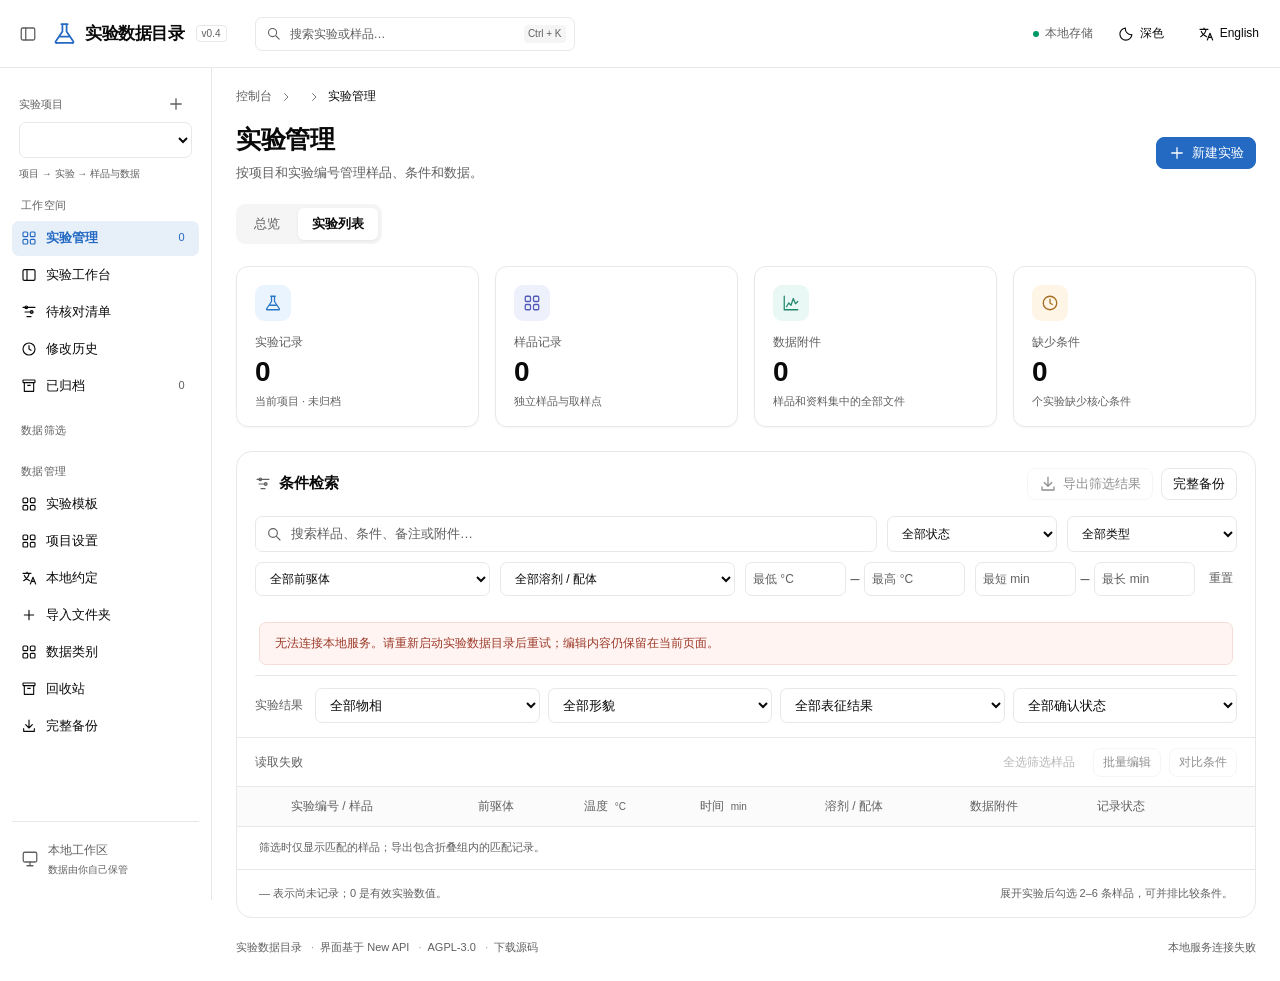
==== commit bf0694c5: "Front end for project field settings, key fields and conventions editor - Per-project built-in field" ====
--- a/web/index.html
+++ b/web/index.html
@@ -58,6 +58,8 @@
       <div id="category-nav"></div>
       <p class="nav-label" data-i18n="数据管理">数据管理</p>
       <button class="nav-item" id="manage-template"><svg class="icon" aria-hidden="true"><use href="#i-grid"/></svg><span data-i18n="实验模板">实验模板</span></button>
+      <button class="nav-item" id="project-settings-view"><svg class="icon" aria-hidden="true"><use href="#i-grid"/></svg><span data-i18n="项目设置">项目设置</span></button>
+      <button class="nav-item" id="conventions-view"><svg class="icon" aria-hidden="true"><use href="#i-language"/></svg><span data-i18n="本地约定">本地约定</span></button>
       <button class="nav-item" id="folder-import"><svg class="icon" aria-hidden="true"><use href="#i-plus"/></svg><span data-i18n="导入文件夹">导入文件夹</span></button>
       <button class="nav-item" id="manage-categories"><svg class="icon" aria-hidden="true"><use href="#i-grid"/></svg><span data-i18n="数据类别">数据类别</span></button>
       <button class="nav-item" id="trash-view"><svg class="icon" aria-hidden="true"><use href="#i-archive"/></svg><span data-i18n="回收站">回收站</span><b id="trash-count">0</b></button>
@@ -97,6 +99,7 @@
           <fieldset><legend data-i18n="反应 / 取样时间 · min">反应 / 取样时间 · min</legend><div class="range"><input id="time-min" type="number" min="0" step="any" placeholder="最短 min" data-i18n-placeholder="最短 min" aria-label="最短时间" data-i18n-aria-label="最短时间"><span>–</span><input id="time-max" type="number" min="0" step="any" placeholder="最长 min" data-i18n-placeholder="最长 min" aria-label="最长时间" data-i18n-aria-label="最长时间"></div></fieldset>
           <button id="clear-filters" class="quiet reset" data-i18n="重置">重置</button>
         </div>
+        <div id="key-filters" class="filters key-filters" role="group" aria-label="关键字段筛选" data-i18n-aria-label="关键字段筛选" hidden></div>
         <p id="filter-error" class="inline-error" role="alert" hidden></p>
         <div class="result-filters" role="group" aria-label="结果筛选" data-i18n-aria-label="结果筛选">
           <span class="result-filter-label" data-i18n="实验结果">实验结果</span>
@@ -106,7 +109,7 @@
         </div>
         <div id="chart-filter" class="chart-filter" hidden><span id="chart-filter-label"></span><button id="clear-chart-filter" class="quiet" data-i18n="清除此条件">清除此条件</button></div>
         <div class="list-bar"><span id="result-count" aria-live="polite" data-i18n="正在读取实验记录…">正在读取实验记录…</span><div><span id="selection-count"></span><button id="select-visible" class="quiet" data-i18n="全选筛选样品">全选筛选样品</button><button id="clear-selection" class="quiet" hidden data-i18n="清空选择">清空选择</button><button id="bulk-edit" disabled data-i18n="批量编辑">批量编辑</button><a id="share-selected" class="button" hidden target="_blank" rel="noopener" data-i18n="导出所选实验包">导出所选实验包</a><button id="compare" disabled data-i18n="对比条件">对比条件</button></div></div>
-        <div class="table-scroll catalog-table-scroll"><table class="records-table"><thead><tr><th class="check-cell"><span class="sr-only" data-i18n="选择实验">选择实验</span></th><th data-i18n="实验编号 / 样品">实验编号 / 样品</th><th data-i18n="前驱体">前驱体</th><th><span data-i18n="温度">温度</span> <small>°C</small></th><th><span data-i18n="时间">时间</span> <small>min</small></th><th data-i18n="溶剂 / 配体">溶剂 / 配体</th><th data-i18n="数据附件">数据附件</th><th data-i18n="记录状态">记录状态</th><th><span class="sr-only" data-i18n="打开详情">打开详情</span></th></tr></thead><tbody id="records"></tbody></table></div>
+        <div class="table-scroll catalog-table-scroll"><table class="records-table"><thead><tr><th class="check-cell"><span class="sr-only" data-i18n="选择实验">选择实验</span></th><th data-i18n="实验编号 / 样品">实验编号 / 样品</th><th class="col-precursor" data-i18n="前驱体">前驱体</th><th class="col-temperature"><span data-i18n="温度">温度</span> <small>°C</small></th><th class="col-duration"><span data-i18n="时间">时间</span> <small>min</small></th><th class="col-materials" data-i18n="溶剂 / 配体">溶剂 / 配体</th><th data-i18n="数据附件">数据附件</th><th data-i18n="记录状态">记录状态</th><th><span class="sr-only" data-i18n="打开详情">打开详情</span></th></tr></thead><tbody id="records"></tbody></table></div>
         <div id="empty-state" class="empty" hidden><svg class="empty-icon"><use href="#i-flask"/></svg><h3 id="empty-title"></h3><p id="empty-message"></p><button id="empty-new" class="primary" data-i18n="新建第一条实验">新建第一条实验</button></div>
         <p class="filter-note" data-i18n="筛选时仅显示匹配的样品；导出包含折叠组内的匹配记录。">筛选时仅显示匹配的样品；导出包含折叠组内的匹配记录。</p><div class="table-footer"><span data-i18n="— 表示尚未记录；0 是有效实验数值。">— 表示尚未记录；0 是有效实验数值。</span><span data-i18n="展开实验后勾选 2–6 条样品，可并排比较条件。">展开实验后勾选 2–6 条样品，可并排比较条件。</span></div>
       </section>
@@ -300,6 +303,27 @@
     </div>
     <div class="dialog-footer workflow-actions"><button id="preview-import" data-i18n="预览归属">预览归属</button><button id="confirm-import" class="primary" disabled data-i18n="确认导入">确认导入</button></div>
   </dialog>
+  <dialog id="project-settings-dialog" class="workflow-dialog settings-dialog" aria-labelledby="project-settings-title">
+    <div class="dialog-header"><div><h2 id="project-settings-title" data-i18n="项目设置">项目设置</h2><p class="dialog-subtitle" data-i18n="决定这个项目使用哪些条件字段、如何称呼它们，以及哪些模板字段作为关键字段。">决定这个项目使用哪些条件字段、如何称呼它们，以及哪些模板字段作为关键字段。</p></div><button id="close-project-settings" class="icon-button" data-i18n-aria-label="关闭" aria-label="关闭">×</button></div>
+    <div class="dialog-body">
+      <label class="settings-project"><span data-i18n="实验项目">实验项目</span><select id="settings-project"></select></label>
+      <p id="project-settings-error" class="inline-error" role="alert" hidden></p>
+      <section class="settings-section"><h3 data-i18n="内置条件字段">内置条件字段</h3><p class="field-help" data-i18n="关闭后，这个项目的筛选、表格、编辑器、对比和缺条件提示都不再显示该字段；已保存的数据保持不变。名称留空时使用默认名称。">关闭后，这个项目的筛选、表格、编辑器、对比和缺条件提示都不再显示该字段；已保存的数据保持不变。名称留空时使用默认名称。</p><div id="settings-builtin" class="table-scroll"></div></section>
+      <section class="settings-section"><h3 data-i18n="关键字段">关键字段</h3><p class="field-help" data-i18n="从当前实验模板中选择最多 8 个字段。关键字段会出现在筛选、条件分布、列表、对比、CSV 和批量编辑中。">从当前实验模板中选择最多 8 个字段。关键字段会出现在筛选、条件分布、列表、对比、CSV 和批量编辑中。</p><div id="settings-key-fields"></div></section>
+      <section class="settings-section"><h3 data-i18n="物相预设">物相预设</h3><p class="field-help" data-i18n="每行一个，最多 20 个；在结果摘要中作为物相按钮出现。">每行一个，最多 20 个；在结果摘要中作为物相按钮出现。</p><textarea id="settings-phases" rows="4" maxlength="2000"></textarea></section>
+    </div>
+    <div class="dialog-footer workflow-actions"><button id="cancel-project-settings" data-i18n="取消">取消</button><button id="save-project-settings" class="primary" data-i18n="保存设置">保存设置</button></div>
+  </dialog>
+  <dialog id="conventions-dialog" class="workflow-dialog settings-dialog" aria-labelledby="conventions-title">
+    <div class="dialog-header"><div><h2 id="conventions-title" data-i18n="本地约定">本地约定</h2><p class="dialog-subtitle" data-i18n="只适用于这个实验库的约定，保存在数据目录的 local-catalog.json，并随完整备份保存。">只适用于这个实验库的约定，保存在数据目录的 local-catalog.json，并随完整备份保存。</p></div><button id="close-conventions" class="icon-button" data-i18n-aria-label="关闭" aria-label="关闭">×</button></div>
+    <div class="dialog-body">
+      <p id="conventions-error" class="inline-error" role="alert" hidden></p>
+      <section class="settings-section"><h3><label for="conventions-prefixes" data-i18n="编号前缀">编号前缀</label></h3><p class="field-help" data-i18n="这些前缀的编号中，实验本第 1 册写作 1 或 I 都视为同一册，例如 AB-1-079 与 AB-I-079。多个前缀用逗号或空格分隔。">这些前缀的编号中，实验本第 1 册写作 1 或 I 都视为同一册，例如 AB-1-079 与 AB-I-079。多个前缀用逗号或空格分隔。</p><input id="conventions-prefixes" autocomplete="off" spellcheck="false" maxlength="1200"></section>
+      <section class="settings-section"><h3><label for="conventions-aliases" data-i18n="前驱体别名">前驱体别名</label></h3><p class="field-help" data-i18n="每行一个：显示名称 = 别名 1, 别名 2。只影响显示、筛选和排序（按列出的顺序），保存的原值不变。">每行一个：显示名称 = 别名 1, 别名 2。只影响显示、筛选和排序（按列出的顺序），保存的原值不变。</p><textarea id="conventions-aliases" rows="5" spellcheck="false"></textarea></section>
+      <section class="settings-section"><h3><label for="conventions-translations" data-i18n="英文标签与备注译法（高级）">英文标签与备注译法（高级）</label></h3><p class="field-help" data-i18n="JSON 格式，包含 en、categories、datasetTitles、noteLines 和 noteRules。备注规则使用 JavaScript 正则表达式，保存前会检查。">JSON 格式，包含 en、categories、datasetTitles、noteLines 和 noteRules。备注规则使用 JavaScript 正则表达式，保存前会检查。</p><textarea id="conventions-translations" class="code-input" rows="10" spellcheck="false"></textarea></section>
+    </div>
+    <div class="dialog-footer workflow-actions"><button id="cancel-conventions" data-i18n="取消">取消</button><button id="save-conventions" class="primary" data-i18n="保存约定">保存约定</button></div>
+  </dialog>
   <dialog id="file-dialog" class="workflow-dialog file-dialog" aria-labelledby="file-dialog-title">
     <div class="dialog-header"><div><h2 id="file-dialog-title" data-i18n="管理附件">管理附件</h2><p id="file-dialog-subtitle" class="dialog-subtitle"></p></div><button id="close-file-dialog" class="icon-button" data-i18n-aria-label="关闭" aria-label="关闭">×</button></div>
     <div class="dialog-body">
--- a/web/style.css
+++ b/web/style.css
@@ -583,3 +583,12 @@
 .session-banner{position:fixed;left:50%;bottom:20px;transform:translateX(-50%);z-index:1000;max-width:min(640px,calc(100vw - 32px));display:flex;flex-direction:column;gap:2px;
   padding:12px 16px;border-radius:10px;border:1px solid var(--destructive);background:var(--background);color:var(--foreground);box-shadow:0 8px 30px rgba(0,0,0,.18);font-size:13px}
 .session-banner .muted{font-size:12px}
+.records-table.hide-precursor .col-precursor,.records-table.hide-temperature .col-temperature,.records-table.hide-duration .col-duration,.records-table.hide-materials .col-materials{display:none}
+.key-filters{padding-top:0}.key-filters:empty{display:none}
+.key-field-row dt{color:var(--primary)}
+.settings-dialog{width:min(860px,calc(100vw - 32px))}
+.settings-section{padding:14px 0;border-top:1px solid var(--border)}.settings-section:first-of-type{border-top:0}
+.settings-section h3{font-size:14px;margin:0}.settings-section .field-help{margin:6px 0 10px}
+.settings-project{display:grid;gap:6px;max-width:320px;margin-bottom:6px}
+.settings-table td,.settings-table th{vertical-align:middle}.settings-table input:not([type=checkbox]){width:100%;min-width:120px;font-size:12px}
+.settings-section textarea{width:100%}.code-input{font-family:ui-monospace,SFMono-Regular,Consolas,monospace;font-size:12px}
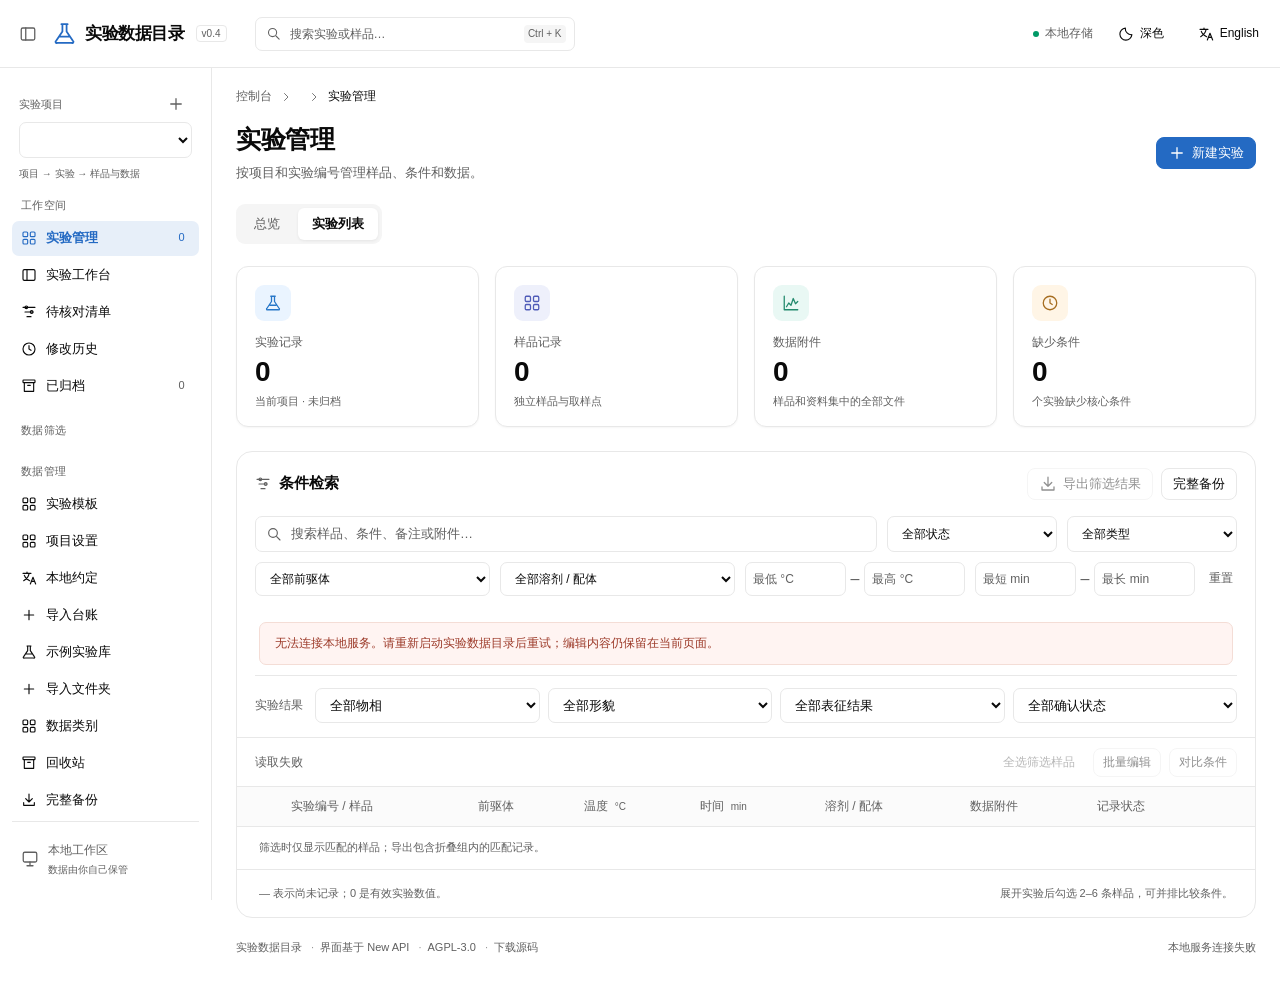
==== commit af97ee8d: "Front end for onboarding, demo catalog and record import - Onboarding wizard for new empty catalogs:" ====
--- a/web/index.html
+++ b/web/index.html
@@ -60,6 +60,8 @@
       <button class="nav-item" id="manage-template"><svg class="icon" aria-hidden="true"><use href="#i-grid"/></svg><span data-i18n="实验模板">实验模板</span></button>
       <button class="nav-item" id="project-settings-view"><svg class="icon" aria-hidden="true"><use href="#i-grid"/></svg><span data-i18n="项目设置">项目设置</span></button>
       <button class="nav-item" id="conventions-view"><svg class="icon" aria-hidden="true"><use href="#i-language"/></svg><span data-i18n="本地约定">本地约定</span></button>
+      <button class="nav-item" id="records-import-view"><svg class="icon" aria-hidden="true"><use href="#i-plus"/></svg><span data-i18n="导入台账">导入台账</span></button>
+      <button class="nav-item" id="demo-view"><svg class="icon" aria-hidden="true"><use href="#i-flask"/></svg><span data-i18n="示例实验库">示例实验库</span></button>
       <button class="nav-item" id="folder-import"><svg class="icon" aria-hidden="true"><use href="#i-plus"/></svg><span data-i18n="导入文件夹">导入文件夹</span></button>
       <button class="nav-item" id="manage-categories"><svg class="icon" aria-hidden="true"><use href="#i-grid"/></svg><span data-i18n="数据类别">数据类别</span></button>
       <button class="nav-item" id="trash-view"><svg class="icon" aria-hidden="true"><use href="#i-archive"/></svg><span data-i18n="回收站">回收站</span><b id="trash-count">0</b></button>
@@ -303,10 +305,56 @@
     </div>
     <div class="dialog-footer workflow-actions"><button id="preview-import" data-i18n="预览归属">预览归属</button><button id="confirm-import" class="primary" disabled data-i18n="确认导入">确认导入</button></div>
   </dialog>
+  <dialog id="onboarding-dialog" class="workflow-dialog onboarding-dialog" aria-labelledby="onboarding-title">
+    <div class="dialog-header"><div><h2 id="onboarding-title" data-i18n="欢迎使用实验数据目录">欢迎使用实验数据目录</h2><p id="onboarding-step-label" class="dialog-subtitle"></p></div><button id="close-onboarding" class="icon-button" data-i18n-aria-label="关闭" aria-label="关闭">×</button></div>
+    <div class="dialog-body">
+      <p id="onboarding-error" class="inline-error" role="alert" hidden></p>
+      <section class="onboarding-step" data-onboarding-step="0">
+        <p data-i18n="几步设置后就可以开始记录实验。所有数据只保存在这台电脑上。">几步设置后就可以开始记录实验。所有数据只保存在这台电脑上。</p>
+        <label class="onboarding-field"><span data-i18n="第一个项目叫什么？">第一个项目叫什么？</span><input id="onboarding-project-name" maxlength="80" autocomplete="off"></label>
+      </section>
+      <section class="onboarding-step" data-onboarding-step="1" hidden>
+        <p data-i18n="选择最接近的实验类型，程序会准备好合适的字段。之后可以在“项目设置”和“实验模板”中随时修改。">选择最接近的实验类型，程序会准备好合适的字段。之后可以在“项目设置”和“实验模板”中随时修改。</p>
+        <div class="preset-choices" role="radiogroup" data-i18n-aria-label="实验类型" aria-label="实验类型">
+          <label class="preset-choice"><input type="radio" name="onboarding-preset" value="solution" checked><span><strong data-i18n="溶液合成">溶液合成</strong><small data-i18n="使用内置的前驱体、温度、时间、溶剂 / 配体字段。">使用内置的前驱体、温度、时间、溶剂 / 配体字段。</small></span></label>
+          <label class="preset-choice"><input type="radio" name="onboarding-preset" value="powder"><span><strong data-i18n="粉体合成">粉体合成</strong><small data-i18n="增加合成气氛、退火温度和粒径等模板字段。">增加合成气氛、退火温度和粒径等模板字段。</small></span></label>
+          <label class="preset-choice"><input type="radio" name="onboarding-preset" value="film"><span><strong data-i18n="薄膜沉积">薄膜沉积</strong><small data-i18n="增加基底、沉积功率、沉积时间和膜厚字段，关闭前驱体和溶剂 / 配体。">增加基底、沉积功率、沉积时间和膜厚字段，关闭前驱体和溶剂 / 配体。</small></span></label>
+          <label class="preset-choice"><input type="radio" name="onboarding-preset" value="later"><span><strong data-i18n="稍后自己设置">稍后自己设置</strong><small data-i18n="先不做任何改动。">先不做任何改动。</small></span></label>
+        </div>
+      </section>
+      <section class="onboarding-step" data-onboarding-step="2" hidden>
+        <p data-i18n="实验数据只保存在这台电脑上。建议把备份放到另一块磁盘或移动硬盘，之后每周点一次“完整备份”。">实验数据只保存在这台电脑上。建议把备份放到另一块磁盘或移动硬盘，之后每周点一次“完整备份”。</p>
+        <label class="lab-check"><input id="onboarding-backup" type="checkbox" checked><span data-i18n="完成后打开备份设置">完成后打开备份设置</span></label>
+      </section>
+      <section class="onboarding-step" data-onboarding-step="3" hidden>
+        <p data-i18n="想先看看效果？示例实验库包含虚构的样品、条件、结果和谱图，放在单独的“示例项目”里，随时可以一键删除。">想先看看效果？示例实验库包含虚构的样品、条件、结果和谱图，放在单独的“示例项目”里，随时可以一键删除。</p>
+        <label class="lab-check"><input id="onboarding-demo" type="checkbox"><span data-i18n="同时载入示例实验库">同时载入示例实验库</span></label>
+      </section>
+    </div>
+    <div class="dialog-footer onboarding-actions"><button id="skip-onboarding" class="quiet" data-i18n="跳过引导">跳过引导</button><div><button id="onboarding-back" data-i18n="上一步">上一步</button><button id="onboarding-next" class="primary" data-i18n="下一步">下一步</button></div></div>
+  </dialog>
+  <dialog id="records-import-dialog" class="workflow-dialog records-import-dialog" aria-labelledby="records-import-title">
+    <div class="dialog-header"><div><h2 id="records-import-title" data-i18n="导入台账">导入台账</h2><p class="dialog-subtitle" data-i18n="从 CSV 或 Excel（.xlsx）表格批量新建样品。已有的样品不会被修改。">从 CSV 或 Excel（.xlsx）表格批量新建样品。已有的样品不会被修改。</p></div><button id="close-records-import" class="icon-button" data-i18n-aria-label="关闭" aria-label="关闭">×</button></div>
+    <div class="dialog-body">
+      <p id="records-import-error" class="inline-error" role="alert" hidden></p>
+      <div class="records-import-source">
+        <label><span data-i18n="导入到项目">导入到项目</span><select id="ri-project"></select></label>
+        <div><span class="field-label" data-i18n="表格文件">表格文件</span><input id="ri-file" type="file" accept=".csv,.xlsx,text/csv" hidden><button type="button" id="ri-choose" data-i18n="选择 CSV 或 .xlsx 文件">选择 CSV 或 .xlsx 文件</button><span id="ri-file-name" class="field-help"></span></div>
+        <label id="ri-sheet-label" hidden><span data-i18n="工作表">工作表</span><select id="ri-sheet"></select></label>
+        <label><span data-i18n="已有的样品编号">已有的样品编号</span><select id="ri-existing"><option value="skip" data-i18n="跳过，不修改">跳过，不修改</option><option value="fail" data-i18n="视为错误">视为错误</option></select></label>
+      </div>
+      <p class="field-help" data-i18n="每列选择要导入到的字段；样品编号必填。列表可以用分号、顿号或 “ + ” 分隔；数字可以带上该字段的单位。每次最多 2000 行。">每列选择要导入到的字段；样品编号必填。列表可以用分号、顿号或 “ + ” 分隔；数字可以带上该字段的单位。每次最多 2000 行。</p>
+      <div id="ri-mapping" class="table-scroll"></div>
+      <p id="ri-summary" class="field-help" role="status"></p>
+      <div id="ri-preview" class="table-scroll"></div>
+    </div>
+    <div class="dialog-footer workflow-actions"><button id="ri-cancel" data-i18n="关闭">关闭</button><button id="ri-undo" hidden data-i18n="撤回这次导入（归档）">撤回这次导入（归档）</button><button id="ri-preview-button" disabled data-i18n="预览">预览</button><button id="ri-commit" class="primary" disabled data-i18n="确认导入">确认导入</button></div>
+  </dialog>
   <dialog id="project-settings-dialog" class="workflow-dialog settings-dialog" aria-labelledby="project-settings-title">
     <div class="dialog-header"><div><h2 id="project-settings-title" data-i18n="项目设置">项目设置</h2><p class="dialog-subtitle" data-i18n="决定这个项目使用哪些条件字段、如何称呼它们，以及哪些模板字段作为关键字段。">决定这个项目使用哪些条件字段、如何称呼它们，以及哪些模板字段作为关键字段。</p></div><button id="close-project-settings" class="icon-button" data-i18n-aria-label="关闭" aria-label="关闭">×</button></div>
     <div class="dialog-body">
       <label class="settings-project"><span data-i18n="实验项目">实验项目</span><select id="settings-project"></select></label>
+      <div class="settings-rename"><label><span data-i18n="项目名称">项目名称</span><input id="settings-project-name" maxlength="80" autocomplete="off"></label><button type="button" id="rename-project" data-i18n="改名">改名</button></div>
       <p id="project-settings-error" class="inline-error" role="alert" hidden></p>
       <section class="settings-section"><h3 data-i18n="内置条件字段">内置条件字段</h3><p class="field-help" data-i18n="关闭后，这个项目的筛选、表格、编辑器、对比和缺条件提示都不再显示该字段；已保存的数据保持不变。名称留空时使用默认名称。">关闭后，这个项目的筛选、表格、编辑器、对比和缺条件提示都不再显示该字段；已保存的数据保持不变。名称留空时使用默认名称。</p><div id="settings-builtin" class="table-scroll"></div></section>
       <section class="settings-section"><h3 data-i18n="关键字段">关键字段</h3><p class="field-help" data-i18n="从当前实验模板中选择最多 8 个字段。关键字段会出现在筛选、条件分布、列表、对比、CSV 和批量编辑中。">从当前实验模板中选择最多 8 个字段。关键字段会出现在筛选、条件分布、列表、对比、CSV 和批量编辑中。</p><div id="settings-key-fields"></div></section>
@@ -319,7 +367,7 @@
     <div class="dialog-body">
       <p id="conventions-error" class="inline-error" role="alert" hidden></p>
       <section class="settings-section"><h3><label for="conventions-prefixes" data-i18n="编号前缀">编号前缀</label></h3><p class="field-help" data-i18n="这些前缀的编号中，实验本第 1 册写作 1 或 I 都视为同一册，例如 AB-1-079 与 AB-I-079。多个前缀用逗号或空格分隔。">这些前缀的编号中，实验本第 1 册写作 1 或 I 都视为同一册，例如 AB-1-079 与 AB-I-079。多个前缀用逗号或空格分隔。</p><input id="conventions-prefixes" autocomplete="off" spellcheck="false" maxlength="1200"></section>
-      <section class="settings-section"><h3><label for="conventions-aliases" data-i18n="前驱体别名">前驱体别名</label></h3><p class="field-help" data-i18n="每行一个：显示名称 = 别名 1, 别名 2。只影响显示、筛选和排序（按列出的顺序），保存的原值不变。">每行一个：显示名称 = 别名 1, 别名 2。只影响显示、筛选和排序（按列出的顺序），保存的原值不变。</p><textarea id="conventions-aliases" rows="5" spellcheck="false"></textarea></section>
+      <section class="settings-section"><h3 data-i18n="前驱体别名">前驱体别名</h3><p class="field-help" data-i18n="每组一个显示名称，别名每行一个。只影响显示、筛选和排序（按列出的顺序），保存的原值不变。">每组一个显示名称，别名每行一个。只影响显示、筛选和排序（按列出的顺序），保存的原值不变。</p><div id="conventions-aliases" class="alias-rows"></div><button type="button" id="add-alias-row" data-i18n="添加一组别名">添加一组别名</button></section>
       <section class="settings-section"><h3><label for="conventions-translations" data-i18n="英文标签与备注译法（高级）">英文标签与备注译法（高级）</label></h3><p class="field-help" data-i18n="JSON 格式，包含 en、categories、datasetTitles、noteLines 和 noteRules。备注规则使用 JavaScript 正则表达式，保存前会检查。">JSON 格式，包含 en、categories、datasetTitles、noteLines 和 noteRules。备注规则使用 JavaScript 正则表达式，保存前会检查。</p><textarea id="conventions-translations" class="code-input" rows="10" spellcheck="false"></textarea></section>
     </div>
     <div class="dialog-footer workflow-actions"><button id="cancel-conventions" data-i18n="取消">取消</button><button id="save-conventions" class="primary" data-i18n="保存约定">保存约定</button></div>
--- a/web/style.css
+++ b/web/style.css
@@ -592,3 +592,13 @@
 .settings-project{display:grid;gap:6px;max-width:320px;margin-bottom:6px}
 .settings-table td,.settings-table th{vertical-align:middle}.settings-table input:not([type=checkbox]){width:100%;min-width:120px;font-size:12px}
 .settings-section textarea{width:100%}.code-input{font-family:ui-monospace,SFMono-Regular,Consolas,monospace;font-size:12px}
+.onboarding-dialog{width:min(640px,calc(100vw - 32px))}
+.onboarding-step p{margin:0 0 14px;line-height:1.7}.onboarding-field{display:grid;gap:6px}
+.preset-choices{display:grid;gap:8px}.preset-choice{display:flex;gap:10px;align-items:flex-start;padding:10px 12px;border:1px solid var(--border);border-radius:10px;cursor:pointer}
+.preset-choice:has(input:checked){border-color:var(--primary);background:var(--table-header)}.preset-choice input{margin-top:3px}.preset-choice span{display:grid;gap:2px}.preset-choice small{color:var(--muted-foreground)}
+.onboarding-actions{display:flex;justify-content:space-between;align-items:center;gap:9px;flex-wrap:wrap}.onboarding-actions>div{display:flex;gap:9px}
+.records-import-dialog{width:min(960px,calc(100vw - 32px))}
+.records-import-source{display:grid;grid-template-columns:repeat(auto-fit,minmax(200px,1fr));gap:12px;align-items:end;margin-bottom:8px}.records-import-source label{display:grid;gap:6px}
+.records-import-source .field-label{display:block;font-size:12px;margin-bottom:6px}
+.import-mapping select{min-width:180px}.import-preview .import-error td{color:var(--destructive)}.import-preview .import-skip td{color:var(--muted-foreground)}
+.settings-rename{display:flex;gap:8px;align-items:end;margin:4px 0 6px;flex-wrap:wrap}.settings-rename label{display:grid;gap:6px;flex:1 1 220px;max-width:320px}
